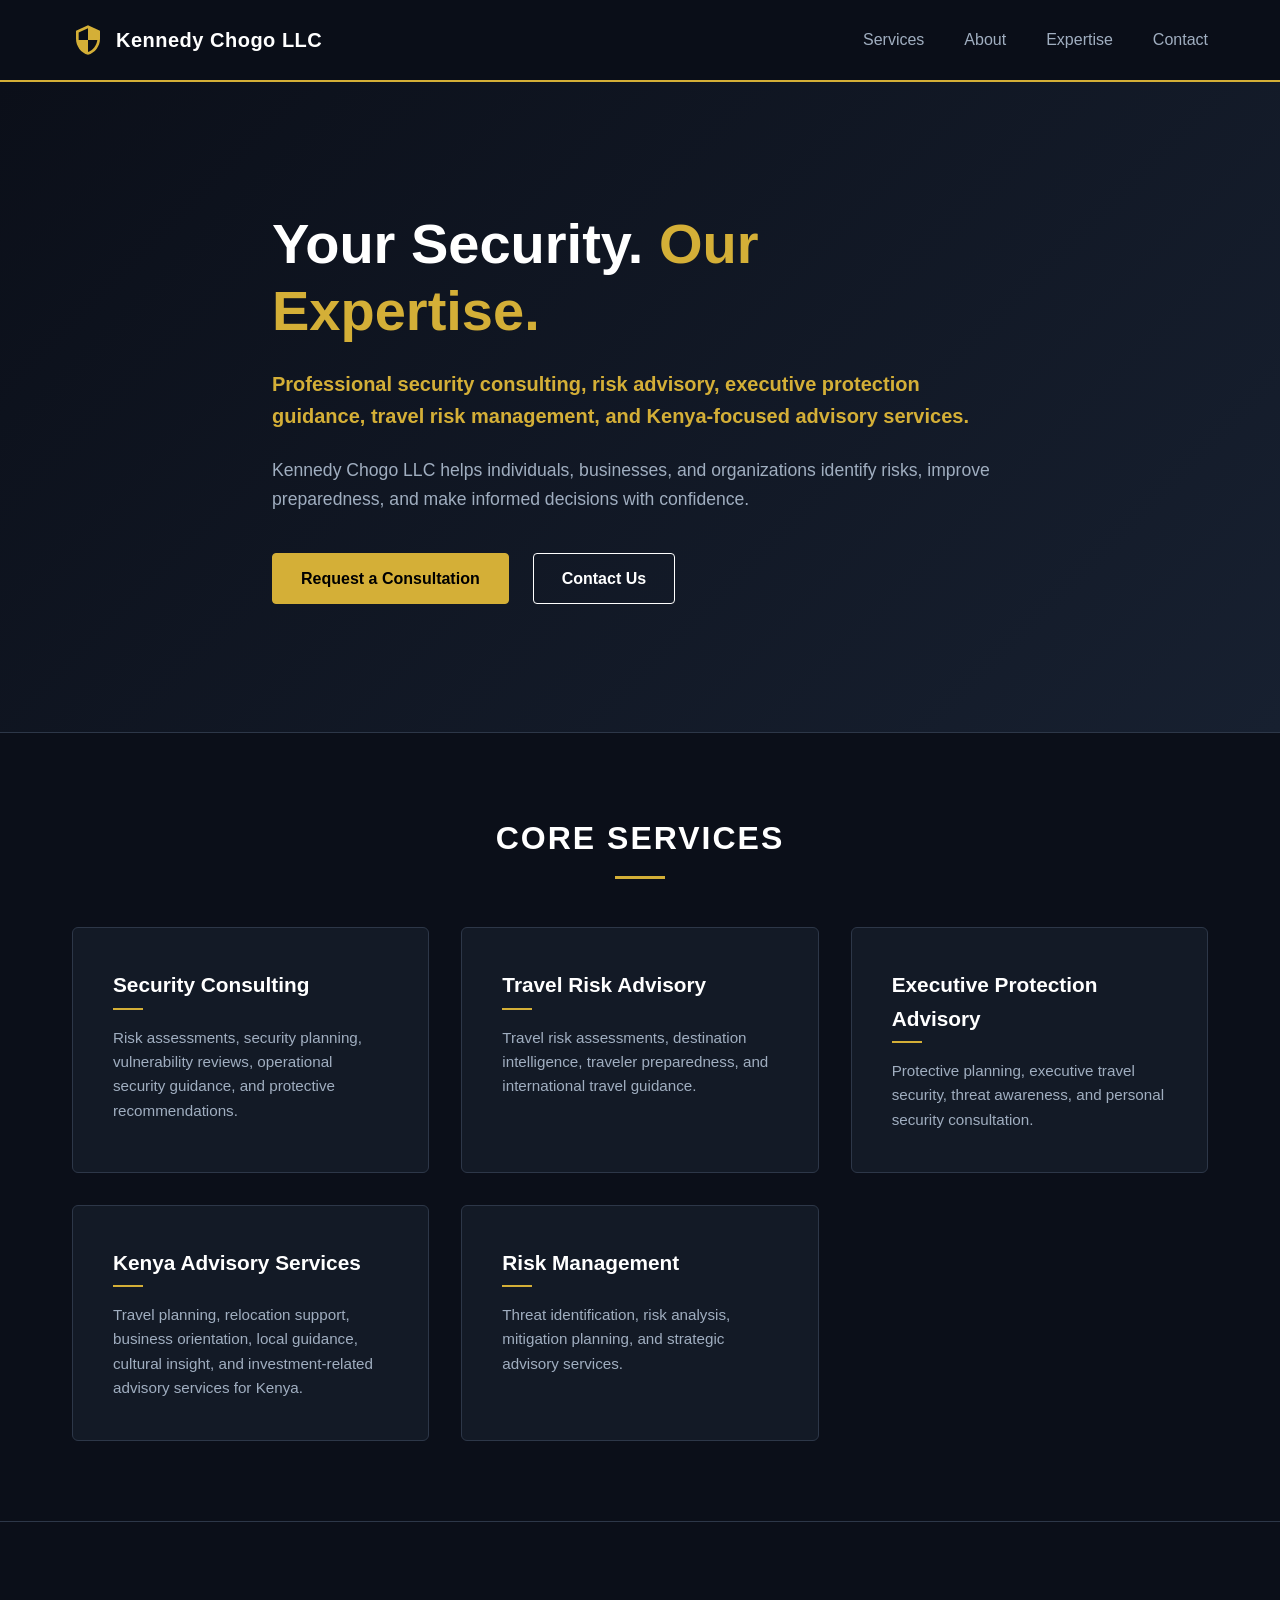
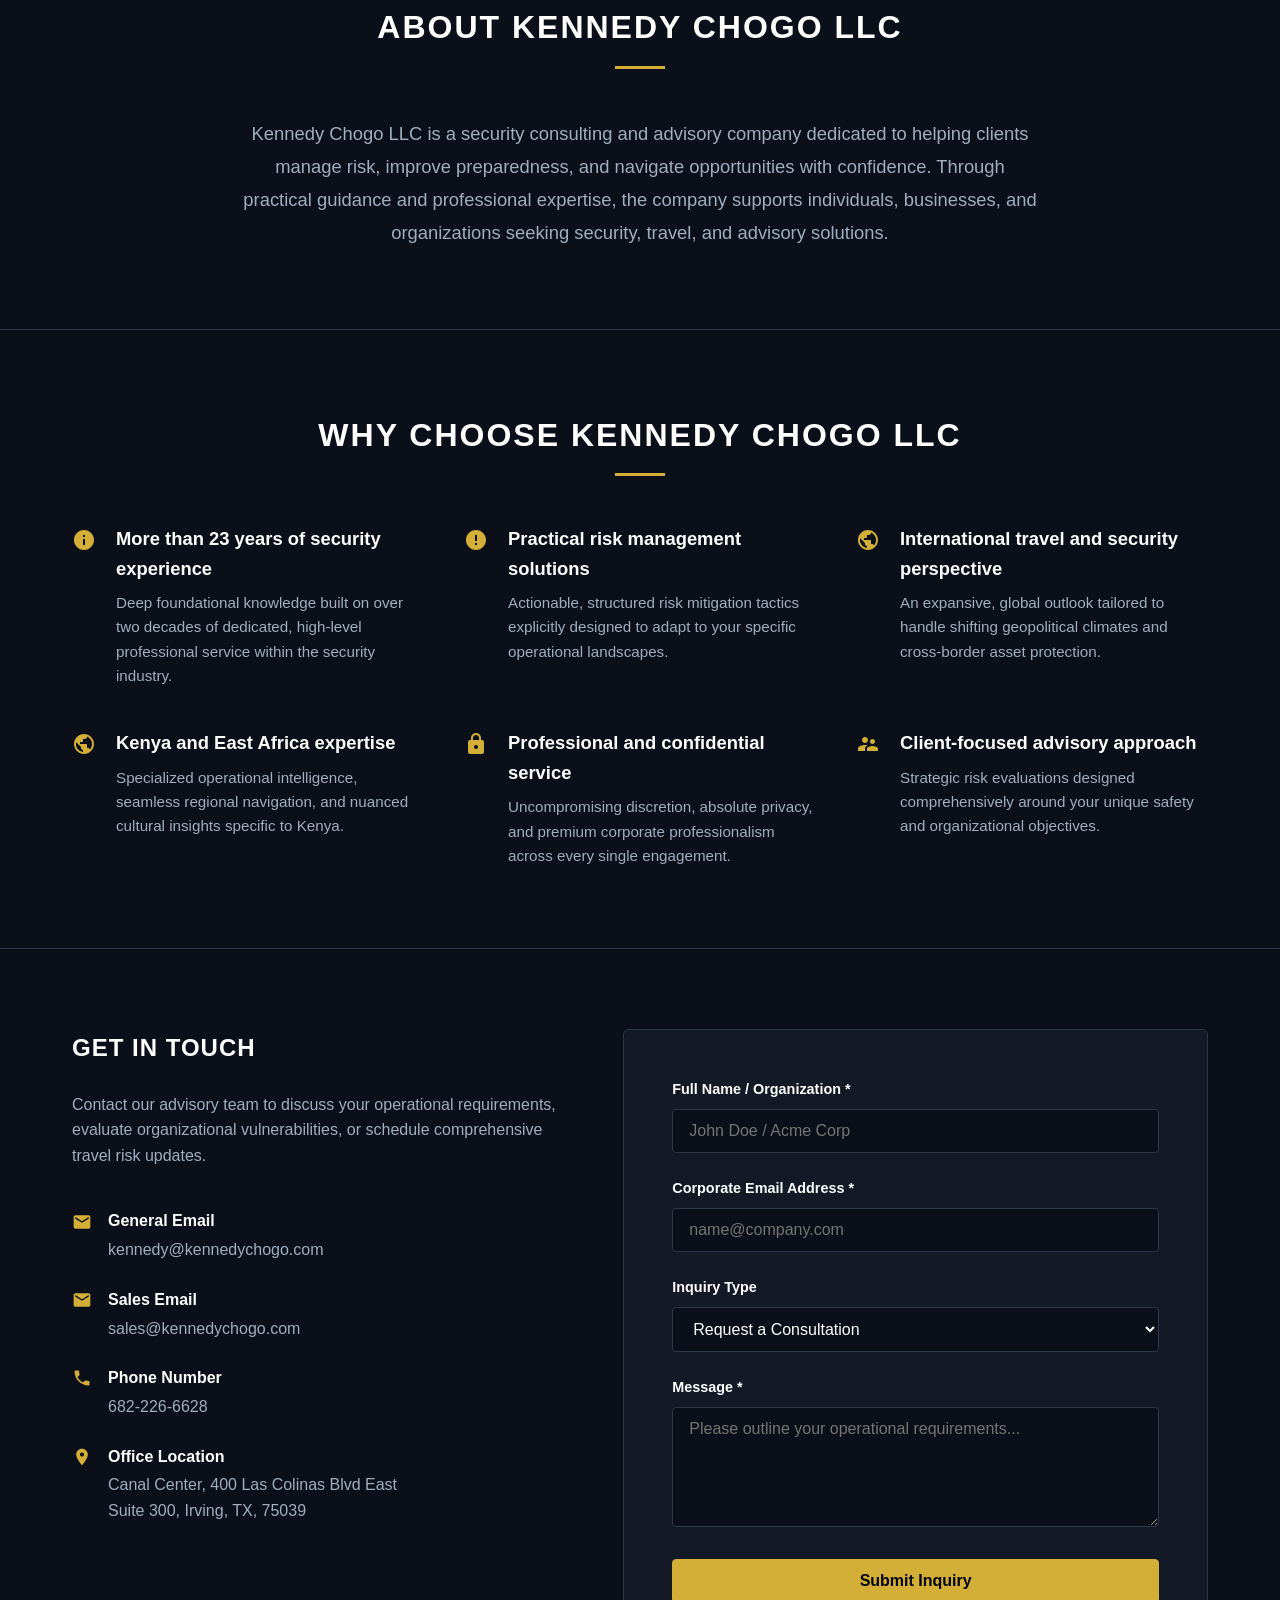
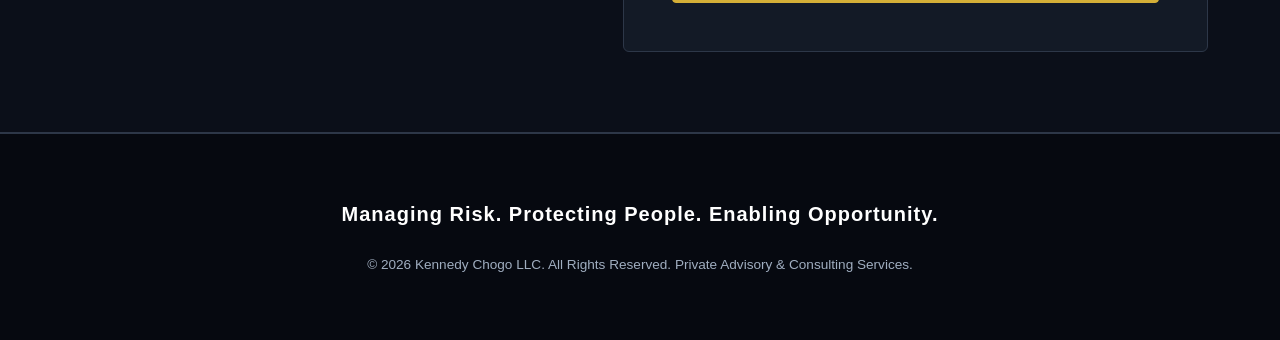
==== index.html @ afb53d0a "Add files via upload" ====
<!DOCTYPE html>
<html lang="en">
<head>
    <meta charset="UTF-8">
    <meta name="viewport" content="width=device-width, initial-scale=1.0">
    <title>Kennedy Chogo LLC | Professional Security Consulting & Risk Advisory</title>
    <style>
        /* --- Reset & Core Variables --- */
        * {
            margin: 0;
            padding: 0;
            box-sizing: border-box;
            font-family: 'Segoe UI', Tahoma, Geneva, Verdana, sans-serif;
        }

        :root {
            --bg-dark: #0b0f19;
            --bg-card: #131a26;
            --accent-gold: #d4af37;
            --accent-gold-hover: #bda031;
            --text-main: #ffffff;
            --text-muted: #a0aec0;
            --border-color: #2d3748;
            --max-width: 1200px;
        }

        body {
            background-color: var(--bg-dark);
            color: var(--text-main);
            line-height: 1.6;
            overflow-x: hidden;
        }

        /* --- Reusable Components --- */
        .container {
            width: 100%;
            max-width: var(--max-width);
            margin: 0 auto;
            padding: 0 2rem;
        }

        section {
            padding: 5rem 0;
            border-bottom: 1px solid var(--border-color);
        }

        .section-title {
            font-size: 2rem;
            text-transform: uppercase;
            letter-spacing: 2px;
            text-align: center;
            margin-bottom: 3rem;
            position: relative;
        }

        .section-title::after {
            content: '';
            display: block;
            width: 50px;
            height: 3px;
            background-color: var(--accent-gold);
            margin: 0.75rem auto 0;
        }

        /* --- Buttons --- */
        .btn {
            display: inline-block;
            padding: 0.75rem 1.75rem;
            font-size: 1rem;
            font-weight: 600;
            text-decoration: none;
            border-radius: 4px;
            transition: all 0.3s ease;
            cursor: pointer;
            text-align: center;
        }

        .btn-gold {
            background-color: var(--accent-gold);
            color: #000000;
            border: 1px solid var(--accent-gold);
        }

        .btn-gold:hover {
            background-color: var(--accent-gold-hover);
            border-color: var(--accent-gold-hover);
        }

        .btn-outline {
            background-color: transparent;
            color: var(--text-main);
            border: 1px solid var(--text-main);
        }

        .btn-outline:hover {
            background-color: var(--text-main);
            color: #000000;
        }

        /* --- Navigation Bar --- */
        header {
            position: sticky;
            top: 0;
            z-index: 1000;
            background-color: rgba(11, 15, 25, 0.95);
            backdrop-filter: blur(10px);
            border-bottom: 2px solid var(--accent-gold);
        }

        .nav-container {
            display: flex;
            justify-content: space-between;
            align-items: center;
            height: 80px;
        }

        .logo {
            display: flex;
            align-items: center;
            gap: 0.75rem;
            text-decoration: none;
            color: var(--text-main);
            font-weight: 700;
            font-size: 1.25rem;
            letter-spacing: 0.5px;
        }

        .logo svg {
            fill: var(--accent-gold);
            width: 32px;
            height: 32px;
        }

        nav {
            display: flex;
            align-items: center;
            gap: 2.5rem;
        }

        nav a {
            color: var(--text-muted);
            text-decoration: none;
            font-size: 1rem;
            transition: color 0.3s ease;
        }

        nav a:hover {
            color: var(--text-main);
        }

        /* --- Hero Section --- */
        .hero {
            padding: 8rem 0;
            background: linear-gradient(135deg, #0b0f19 0%, #172030 100%);
        }

        .hero-content {
            max-width: 800px;
        }

        .hero h1 {
            font-size: 3.5rem;
            line-height: 1.2;
            margin-bottom: 1.5rem;
            font-weight: 800;
        }

        .hero h1 span {
            color: var(--accent-gold);
        }

        .hero .subheadline {
            font-size: 1.25rem;
            color: var(--accent-gold);
            font-weight: 600;
            margin-bottom: 1.5rem;
        }

        .hero .supporting-text {
            font-size: 1.1rem;
            color: var(--text-muted);
            margin-bottom: 2.5rem;
        }

        .hero-buttons {
            display: flex;
            gap: 1.5rem;
        }

        /* --- Services Grid --- */
        .services-grid {
            display: grid;
            grid-template-columns: repeat(auto-fit, minmax(300px, 1fr));
            gap: 2rem;
        }

        .service-card {
            background-color: var(--bg-card);
            padding: 2.5rem;
            border-radius: 6px;
            border: 1px solid var(--border-color);
            transition: transform 0.3s ease, border-color 0.3s ease;
        }

        .service-card:hover {
            transform: translateY(-5px);
            border-color: var(--accent-gold);
        }

        .service-card h3 {
            font-size: 1.3rem;
            color: var(--text-main);
            margin-bottom: 1rem;
            position: relative;
            padding-bottom: 0.5rem;
        }

        .service-card h3::after {
            content: '';
            position: absolute;
            bottom: 0;
            left: 0;
            width: 30px;
            height: 2px;
            background-color: var(--accent-gold);
        }

        .service-card p {
            color: var(--text-muted);
            font-size: 0.95rem;
            margin-top: 1rem;
        }

        /* --- About Section --- */
        .about-content {
            max-width: 800px;
            margin: 0 auto;
            text-align: center;
            font-size: 1.15rem;
            color: var(--text-muted);
            line-height: 1.8;
        }

        /* --- Value Proposition (Why Choose Us) --- */
        .values-grid {
            display: grid;
            grid-template-columns: repeat(auto-fit, minmax(350px, 1fr));
            gap: 2.5rem;
        }

        .value-item {
            display: flex;
            gap: 1.25rem;
        }

        .value-icon {
            flex-shrink: 0;
            width: 24px;
            height: 24px;
            fill: var(--accent-gold);
            margin-top: 0.25rem;
        }

        .value-text h3 {
            font-size: 1.15rem;
            margin-bottom: 0.5rem;
            color: var(--text-main);
        }

        .value-text p {
            color: var(--text-muted);
            font-size: 0.95rem;
        }

        /* --- Contact & Intake Form Section --- */
        .contact-layout {
            display: grid;
            grid-template-columns: 1fr 1.2fr;
            gap: 4rem;
            align-items: start;
        }

        .contact-info h3 {
            font-size: 1.5rem;
            margin-bottom: 1rem;
        }

        .contact-info p {
            color: var(--text-muted);
            margin-bottom: 2.5rem;
        }

        .info-details {
            display: flex;
            flex-content: column;
            gap: 1.5rem;
            flex-direction: column;
        }

        .info-block {
            display: flex;
            gap: 1rem;
            align-items: flex-start;
        }

        .info-block svg {
            width: 20px;
            height: 20px;
            fill: var(--accent-gold);
            margin-top: 0.2rem;
            flex-shrink: 0;
        }

        .info-label {
            font-weight: 600;
            color: var(--text-main);
            margin-bottom: 0.2rem;
        }

        .info-value {
            color: var(--text-muted);
        }

        .info-value a {
            color: var(--text-muted);
            text-decoration: none;
            transition: color 0.3s ease;
        }

        .info-value a:hover {
            color: var(--accent-gold);
        }

        /* Form Styling */
        .contact-form {
            background-color: var(--bg-card);
            padding: 3rem;
            border-radius: 6px;
            border: 1px solid var(--border-color);
        }

        .form-group {
            margin-bottom: 1.5rem;
        }

        .form-group label {
            display: block;
            margin-bottom: 0.5rem;
            font-size: 0.9rem;
            font-weight: 600;
            color: var(--text-main);
        }

        .form-group input,
        .form-group select,
        .form-group textarea {
            width: 100%;
            padding: 0.75rem 1rem;
            background-color: var(--bg-dark);
            border: 1px solid var(--border-color);
            color: var(--text-main);
            border-radius: 4px;
            font-size: 1rem;
            transition: border-color 0.3s ease;
        }

        .form-group input:focus,
        .form-group select:focus,
        .form-group textarea:focus {
            outline: none;
            border-color: var(--accent-gold);
        }

        .form-group textarea {
            resize: vertical;
            min-height: 120px;
        }

        /* --- Footer --- */
        footer {
            background-color: #060910;
            padding: 4rem 0;
            text-align: center;
            border-top: 1px solid var(--border-color);
        }

        .footer-tagline {
            font-size: 1.25rem;
            font-weight: 700;
            letter-spacing: 1px;
            color: var(--text-main);
            margin-bottom: 1.5rem;
        }

        .footer-copyright {
            color: var(--text-muted);
            font-size: 0.85rem;
        }

        /* --- Responsive Design --- */
        @media (max-width: 968px) {
            .contact-layout {
                grid-template-columns: 1fr;
                gap: 3rem;
            }
            
            nav {
                display: none; /* Simplification for code single page desktop/mobile viewport fallback */
            }

            .hero h1 {
                font-size: 2.5rem;
            }
        }

        @media (max-width: 480px) {
            .hero-buttons {
                flex-direction: column;
                gap: 1rem;
            }
        }
    </style>
</head>
<body>

    <!-- Navigation Bar -->
    <header>
        <div class="container nav-container">
            <a href="#" class="logo">
                <!-- Premium Shield Security Icon SVG -->
                <svg viewBox="0 0 24 24">
                    <path d="M12 1L3 5v6c0 5.55 3.84 10.74 9 12 5.16-1.26 9-6.45 9-12V5l-9-4zm0 10.99h7c-.53 4.12-3.28 7.79-7 8.94V12H5V6.3l7-3.11v8.8z"/>
                </svg>
                Kennedy Chogo LLC
            </a>
            <nav>
                <a href="#services">Services</a>
                <a href="#about">About</a>
                <a href="#expertise">Expertise</a>
                <a href="#contact">Contact</a>
            </nav>
        </div>
    </header>

    <!-- Hero Section -->
    <section class="hero">
        <div class="container hero-content">
            <h1>Your Security. <span>Our Expertise.</span></h1>
            <p class="subheadline">Professional security consulting, risk advisory, executive protection guidance, travel risk management, and Kenya-focused advisory services.</p>
            <p class="supporting-text">Kennedy Chogo LLC helps individuals, businesses, and organizations identify risks, improve preparedness, and make informed decisions with confidence.</p>
            <div class="hero-buttons">
                <a href="#contact" class="btn btn-gold">Request a Consultation</a>
                <a href="#contact" class="btn btn-outline">Contact Us</a>
            </div>
        </div>
    </section>

    <!-- Core Services Section -->
    <section id="services">
        <div class="container">
            <h2 class="section-title">Core Services</h2>
            <div class="services-grid">
                <div class="service-card">
                    <h3>Security Consulting</h3>
                    <p>Risk assessments, security planning, vulnerability reviews, operational security guidance, and protective recommendations.</p>
                </div>
                <div class="service-card">
                    <h3>Travel Risk Advisory</h3>
                    <p>Travel risk assessments, destination intelligence, traveler preparedness, and international travel guidance.</p>
                </div>
                <div class="service-card">
                    <h3>Executive Protection Advisory</h3>
                    <p>Protective planning, executive travel security, threat awareness, and personal security consultation.</p>
                </div>
                <div class="service-card">
                    <h3>Kenya Advisory Services</h3>
                    <p>Travel planning, relocation support, business orientation, local guidance, cultural insight, and investment-related advisory services for Kenya.</p>
                </div>
                <div class="service-card">
                    <h3>Risk Management</h3>
                    <p>Threat identification, risk analysis, mitigation planning, and strategic advisory services.</p>
                </div>
            </div>
        </div>
    </section>

    <!-- About Section -->
    <section id="about">
        <div class="container">
            <h2 class="section-title">About Kennedy Chogo LLC</h2>
            <div class="about-content">
                <p>Kennedy Chogo LLC is a security consulting and advisory company dedicated to helping clients manage risk, improve preparedness, and navigate opportunities with confidence. Through practical guidance and professional expertise, the company supports individuals, businesses, and organizations seeking security, travel, and advisory solutions.</p>
            </div>
        </div>
    </section>

    <!-- Value Proposition Section -->
    <section id="expertise">
        <div class="container">
            <h2 class="section-title">Why Choose Kennedy Chogo LLC</h2>
            <div class="values-grid">
                <!-- Item 1 -->
                <div class="value-item">
                    <svg class="value-icon" viewBox="0 0 24 24"><path d="M12 2C6.48 2 2 6.48 2 12s4.48 10 10 10 10-4.48 10-10S17.52 2 12 2zm1 15h-2v-6h2v6zm0-8h-2V7h2v2z"/></svg>
                    <div class="value-text">
                        <h3>More than 23 years of security experience</h3>
                        <p>Deep foundational knowledge built on over two decades of dedicated, high-level professional service within the security industry.</p>
                    </div>
                </div>
                <!-- Item 2 -->
                <div class="value-item">
                    <svg class="value-icon" viewBox="0 0 24 24"><path d="M12 2C6.48 2 2 6.48 2 12s4.48 10 10 10 10-4.48 10-10S17.52 2 12 2zm1 15h-2v-2h2v2zm0-4h-2V7h2v6z"/></svg>
                    <div class="value-text">
                        <h3>Practical risk management solutions</h3>
                        <p>Actionable, structured risk mitigation tactics explicitly designed to adapt to your specific operational landscapes.</p>
                    </div>
                </div>
                <!-- Item 3 -->
                <div class="value-item">
                    <svg class="value-icon" viewBox="0 0 24 24"><path d="M12 2C6.48 2 2 6.48 2 12s4.48 10 10 10 10-4.48 10-10S17.52 2 12 2zm-1 17.93c-3.95-.49-7-3.85-7-7.93 0-.62.08-1.21.21-1.79L9 15v1c0 1.1.9 2 2 2v1.93zm6.9-2.53c-.26-.81-1-1.4-1.9-1.4h-1v-3c0-.55-.45-1-1-1h-6v-2h2c.55 0 1-.45 1-1V7h2c1.1 0 2-.9 2-2v-.41c2.93 1.19 5 4.06 5 7.41 0 2.08-.8 3.97-2.1 5.39z"/></svg>
                    <div class="value-text">
                        <h3>International travel and security perspective</h3>
                        <p>An expansive, global outlook tailored to handle shifting geopolitical climates and cross-border asset protection.</p>
                    </div>
                </div>
                <!-- Item 4 -->
                <div class="value-item">
                    <svg class="value-icon" viewBox="0 0 24 24"><path d="M12 2C6.48 2 2 6.48 2 12s4.48 10 10 10 10-4.48 10-10S17.52 2 12 2zm-1 17.93c-3.95-.49-7-3.85-7-7.93 0-.62.08-1.21.21-1.79L9 15v1c0 1.1.9 2 2 2v1.93zm6.9-2.53c-.26-.81-1-1.4-1.9-1.4h-1v-3c0-.55-.45-1-1-1h-6v-2h2c.55 0 1-.45 1-1V7h2c1.1 0 2-.9 2-2v-.41c2.93 1.19 5 4.06 5 7.41 0 2.08-.8 3.97-2.1 5.39z"/></svg>
                    <div class="value-text">
                        <h3>Kenya and East Africa expertise</h3>
                        <p>Specialized operational intelligence, seamless regional navigation, and nuanced cultural insights specific to Kenya.</p>
                    </div>
                </div>
                <!-- Item 5 -->
                <div class="value-item">
                    <svg class="value-icon" viewBox="0 0 24 24"><path d="M18 8h-1V6c0-2.76-2.24-5-5-5S7 3.24 7 6v2H6c-1.1 0-2 .9-2 2v10c0 1.1.9 2 2 2h12c1.1 0 2-.9 2-2V10c0-1.1-.9-2-2-2zm-6 9c-1.1 0-2-.9-2-2s.9-2 2-2 2 .9 2 2-.9 2-2 2zm3.1-9H8.9V6c0-1.71 1.39-3.1 3.1-3.1 1.71 0 3.1 1.39 3.1 3.1v2z"/></svg>
                    <div class="value-text">
                        <h3>Professional and confidential service</h3>
                        <p>Uncompromising discretion, absolute privacy, and premium corporate professionalism across every single engagement.</p>
                    </div>
                </div>
                <!-- Item 6 -->
                <div class="value-item">
                    <svg class="value-icon" viewBox="0 0 24 24"><path d="M16.5 12c1.38 0 2.49-1.12 2.49-2.5S17.88 7 16.5 7C15.12 7 14 8.12 14 9.5s1.12 2.5 2.5 2.5zM9 11c1.66 0 2.99-1.34 2.99-3S10.66 5 9 5 6 6.34 6 8s1.34 3 3 3zm7.5 3c-1.83 0-5.5.92-5.5 2.75V19h11v-2.25c0-1.83-3.67-2.75-5.5-2.75zM9 13c-2.33 0-7 1.17-7 3.5V19h7v-2.25c0-.85.33-2.34 2.37-3.47C10.5 13.1 9.74 13 9 13z"/></svg>
                    <div class="value-text">
                        <h3>Client-focused advisory approach</h3>
                        <p>Strategic risk evaluations designed comprehensively around your unique safety and organizational objectives.</p>
                    </div>
                </div>
            </div>
        </div>
    </section>

    <!-- Contact Section -->
    <section id="contact">
        <div class="container contact-layout">
            
            <div class="contact-info">
                <h2 style="margin-bottom: 1.5rem; text-transform: uppercase; letter-spacing: 1px;">Get In Touch</h2>
                <p>Contact our advisory team to discuss your operational requirements, evaluate organizational vulnerabilities, or schedule comprehensive travel risk updates.</p>
                
                <div class="info-details">
                    <div class="info-block">
                        <!-- Envelope Icon -->
                        <svg viewBox="0 0 24 24"><path d="M20 4H4c-1.1 0-1.99.9-1.99 2L2 18c0 1.1.9 2 2 2h16c1.1 0 2-.9 2-2V6c0-1.1-.9-2-2-2zm0 4l-8 5-8-5V6l8 5 8-5v2z"/></svg>
                        <div>
                            <div class="info-label">General Email</div>
                            <div class="info-value"><a href="mailto:kennedy@kennedychogo.com">kennedy@kennedychogo.com</a></div>
                        </div>
                    </div>
                    <div class="info-block">
                        <!-- Envelope Icon -->
                        <svg viewBox="0 0 24 24"><path d="M20 4H4c-1.1 0-1.99.9-1.99 2L2 18c0 1.1.9 2 2 2h16c1.1 0 2-.9 2-2V6c0-1.1-.9-2-2-2zm0 4l-8 5-8-5V6l8 5 8-5v2z"/></svg>
                        <div>
                            <div class="info-label">Sales Email</div>
                            <div class="info-value"><a href="mailto:sales@kennedychogo.com">sales@kennedychogo.com</a></div>
                        </div>
                    </div>
                    <div class="info-block">
                        <!-- Phone Icon -->
                        <svg viewBox="0 0 24 24"><path d="M6.62 10.79c1.44 2.83 3.76 5.14 6.59 6.59l2.2-2.2c.27-.27.67-.36 1.02-.24 1.12.37 2.33.57 3.57.57.55 0 1 .45 1 1V20c0 .55-.45 1-1 1-9.39 0-17-7.61-17-17 0-.55.45-1 1-1h3.5c.55 0 1 .45 1 1 0 1.25.2 2.45.57 3.57.11.35.03.74-.25 1.02l-2.2 2.2z"/></svg>
                        <div>
                            <div class="info-label">Phone Number</div>
                            <div class="info-value">682-226-6628</div>
                        </div>
                    </div>
                    <div class="info-block">
                        <!-- Map Marker Icon -->
                        <svg viewBox="0 0 24 24"><path d="M12 2C8.13 2 5 5.13 5 9c0 5.25 7 13 7 13s7-7.75 7-13c0-3.87-3.13-7-7-7zm0 9.5c-1.38 0-2.5-1.12-2.5-2.5s1.12-2.5 2.5-2.5 2.5 1.12 2.5 2.5-1.12 2.5-2.5 2.5z"/></svg>
                        <div>
                            <div class="info-label">Office Location</div>
                            <div class="info-value">Canal Center, 400 Las Colinas Blvd East<br>Suite 300, Irving, TX, 75039</div>
                        </div>
                    </div>
                </div>
            </div>

            <!-- Intake Form -->
            <form class="contact-form" action="#" method="POST">
                <div class="form-group">
                    <label for="name">Full Name / Organization *</label>
                    <input type="text" id="name" name="name" required placeholder="John Doe / Acme Corp">
                </div>
                <div class="form-group">
                    <label for="email">Corporate Email Address *</label>
                    <input type="email" id="email" name="email" required placeholder="name@company.com">
                </div>
                <div class="form-group">
                    <label for="inquiry">Inquiry Type</label>
                    <select id="inquiry" name="inquiry">
                        <option value="consultation">Request a Consultation</option>
                        <option value="security">Security Consulting</option>
                        <option value="travel">Travel Risk Advisory / Kenya Services</option>
                        <option value="general">General Advisory Inquiry</option>
                    </select>
                </div>
                <div class="form-group">
                    <label for="message">Message *</label>
                    <textarea id="message" name="message" required placeholder="Please outline your operational requirements..."></textarea>
                </div>
                <button type="submit" class="btn btn-gold" style="width: 100%;">Submit Inquiry</button>
            </form>

        </div>
    </section>

    <!-- Footer -->
    <footer>
        <div class="container">
            <div class="footer-tagline">Managing Risk. Protecting People. Enabling Opportunity.</div>
            <div class="footer-copyright">© 2026 Kennedy Chogo LLC. All Rights Reserved. Private Advisory & Consulting Services.</div>
        </div>
    </footer>

</body>
</html>
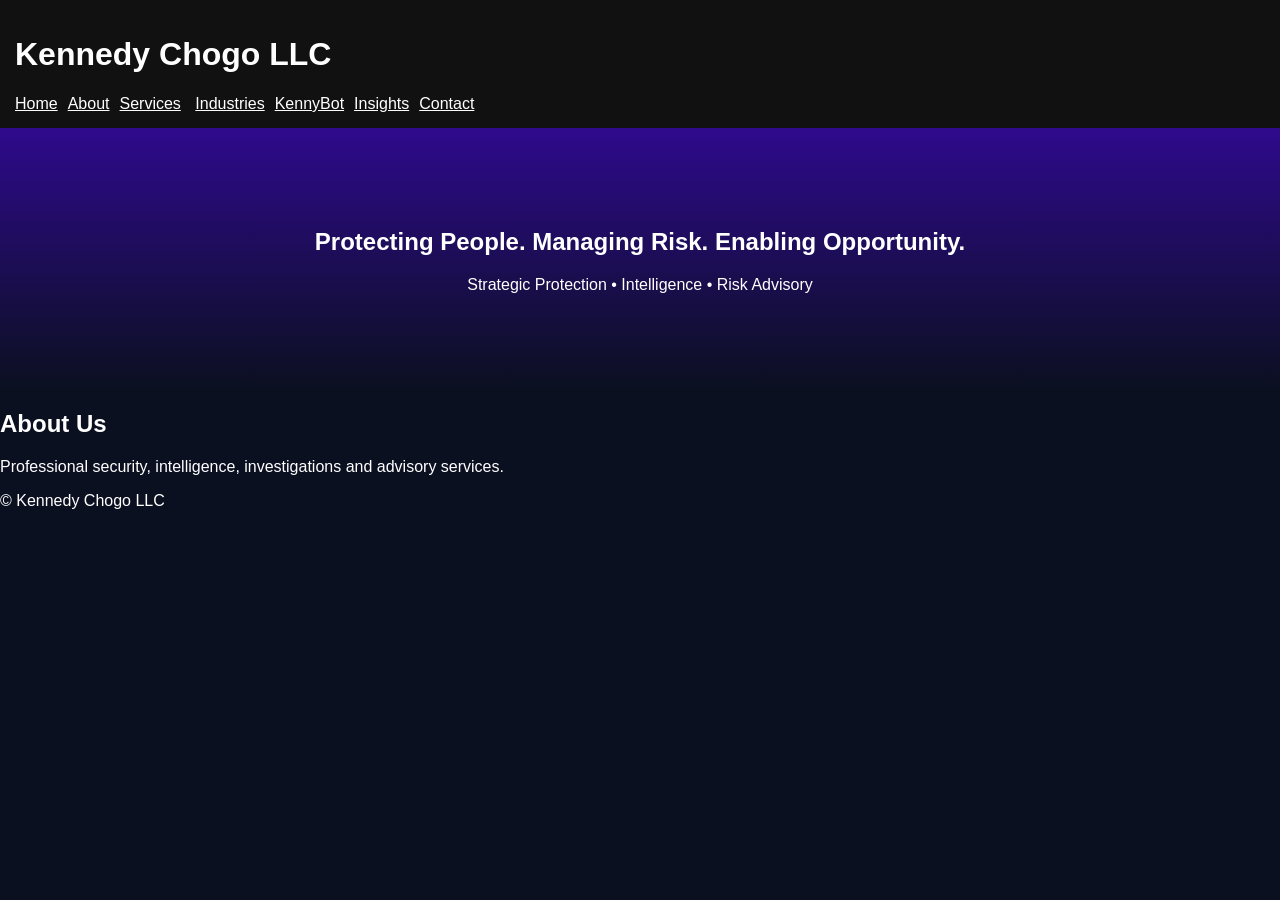
==== commit c81d8272: "Add files via upload" ====
--- a/index.html
+++ b/index.html
@@ -1,636 +1,11 @@
-<!DOCTYPE html>
-<html lang="en">
-<head>
-    <meta charset="UTF-8">
-    <meta name="viewport" content="width=device-width, initial-scale=1.0">
-    <title>Kennedy Chogo LLC | Professional Security Consulting & Risk Advisory</title>
-    <style>
-        /* --- Reset & Core Variables --- */
-        * {
-            margin: 0;
-            padding: 0;
-            box-sizing: border-box;
-            font-family: 'Segoe UI', Tahoma, Geneva, Verdana, sans-serif;
-        }
-
-        :root {
-            --bg-dark: #0b0f19;
-            --bg-card: #131a26;
-            --accent-gold: #d4af37;
-            --accent-gold-hover: #bda031;
-            --text-main: #ffffff;
-            --text-muted: #a0aec0;
-            --border-color: #2d3748;
-            --max-width: 1200px;
-        }
-
-        body {
-            background-color: var(--bg-dark);
-            color: var(--text-main);
-            line-height: 1.6;
-            overflow-x: hidden;
-        }
-
-        /* --- Reusable Components --- */
-        .container {
-            width: 100%;
-            max-width: var(--max-width);
-            margin: 0 auto;
-            padding: 0 2rem;
-        }
-
-        section {
-            padding: 5rem 0;
-            border-bottom: 1px solid var(--border-color);
-        }
-
-        .section-title {
-            font-size: 2rem;
-            text-transform: uppercase;
-            letter-spacing: 2px;
-            text-align: center;
-            margin-bottom: 3rem;
-            position: relative;
-        }
-
-        .section-title::after {
-            content: '';
-            display: block;
-            width: 50px;
-            height: 3px;
-            background-color: var(--accent-gold);
-            margin: 0.75rem auto 0;
-        }
-
-        /* --- Buttons --- */
-        .btn {
-            display: inline-block;
-            padding: 0.75rem 1.75rem;
-            font-size: 1rem;
-            font-weight: 600;
-            text-decoration: none;
-            border-radius: 4px;
-            transition: all 0.3s ease;
-            cursor: pointer;
-            text-align: center;
-        }
-
-        .btn-gold {
-            background-color: var(--accent-gold);
-            color: #000000;
-            border: 1px solid var(--accent-gold);
-        }
-
-        .btn-gold:hover {
-            background-color: var(--accent-gold-hover);
-            border-color: var(--accent-gold-hover);
-        }
-
-        .btn-outline {
-            background-color: transparent;
-            color: var(--text-main);
-            border: 1px solid var(--text-main);
-        }
-
-        .btn-outline:hover {
-            background-color: var(--text-main);
-            color: #000000;
-        }
-
-        /* --- Navigation Bar --- */
-        header {
-            position: sticky;
-            top: 0;
-            z-index: 1000;
-            background-color: rgba(11, 15, 25, 0.95);
-            backdrop-filter: blur(10px);
-            border-bottom: 2px solid var(--accent-gold);
-        }
-
-        .nav-container {
-            display: flex;
-            justify-content: space-between;
-            align-items: center;
-            height: 80px;
-        }
-
-        .logo {
-            display: flex;
-            align-items: center;
-            gap: 0.75rem;
-            text-decoration: none;
-            color: var(--text-main);
-            font-weight: 700;
-            font-size: 1.25rem;
-            letter-spacing: 0.5px;
-        }
-
-        .logo svg {
-            fill: var(--accent-gold);
-            width: 32px;
-            height: 32px;
-        }
-
-        nav {
-            display: flex;
-            align-items: center;
-            gap: 2.5rem;
-        }
-
-        nav a {
-            color: var(--text-muted);
-            text-decoration: none;
-            font-size: 1rem;
-            transition: color 0.3s ease;
-        }
-
-        nav a:hover {
-            color: var(--text-main);
-        }
-
-        /* --- Hero Section --- */
-        .hero {
-            padding: 8rem 0;
-            background: linear-gradient(135deg, #0b0f19 0%, #172030 100%);
-        }
-
-        .hero-content {
-            max-width: 800px;
-        }
-
-        .hero h1 {
-            font-size: 3.5rem;
-            line-height: 1.2;
-            margin-bottom: 1.5rem;
-            font-weight: 800;
-        }
-
-        .hero h1 span {
-            color: var(--accent-gold);
-        }
-
-        .hero .subheadline {
-            font-size: 1.25rem;
-            color: var(--accent-gold);
-            font-weight: 600;
-            margin-bottom: 1.5rem;
-        }
-
-        .hero .supporting-text {
-            font-size: 1.1rem;
-            color: var(--text-muted);
-            margin-bottom: 2.5rem;
-        }
-
-        .hero-buttons {
-            display: flex;
-            gap: 1.5rem;
-        }
-
-        /* --- Services Grid --- */
-        .services-grid {
-            display: grid;
-            grid-template-columns: repeat(auto-fit, minmax(300px, 1fr));
-            gap: 2rem;
-        }
-
-        .service-card {
-            background-color: var(--bg-card);
-            padding: 2.5rem;
-            border-radius: 6px;
-            border: 1px solid var(--border-color);
-            transition: transform 0.3s ease, border-color 0.3s ease;
-        }
-
-        .service-card:hover {
-            transform: translateY(-5px);
-            border-color: var(--accent-gold);
-        }
-
-        .service-card h3 {
-            font-size: 1.3rem;
-            color: var(--text-main);
-            margin-bottom: 1rem;
-            position: relative;
-            padding-bottom: 0.5rem;
-        }
-
-        .service-card h3::after {
-            content: '';
-            position: absolute;
-            bottom: 0;
-            left: 0;
-            width: 30px;
-            height: 2px;
-            background-color: var(--accent-gold);
-        }
-
-        .service-card p {
-            color: var(--text-muted);
-            font-size: 0.95rem;
-            margin-top: 1rem;
-        }
-
-        /* --- About Section --- */
-        .about-content {
-            max-width: 800px;
-            margin: 0 auto;
-            text-align: center;
-            font-size: 1.15rem;
-            color: var(--text-muted);
-            line-height: 1.8;
-        }
-
-        /* --- Value Proposition (Why Choose Us) --- */
-        .values-grid {
-            display: grid;
-            grid-template-columns: repeat(auto-fit, minmax(350px, 1fr));
-            gap: 2.5rem;
-        }
-
-        .value-item {
-            display: flex;
-            gap: 1.25rem;
-        }
-
-        .value-icon {
-            flex-shrink: 0;
-            width: 24px;
-            height: 24px;
-            fill: var(--accent-gold);
-            margin-top: 0.25rem;
-        }
-
-        .value-text h3 {
-            font-size: 1.15rem;
-            margin-bottom: 0.5rem;
-            color: var(--text-main);
-        }
-
-        .value-text p {
-            color: var(--text-muted);
-            font-size: 0.95rem;
-        }
-
-        /* --- Contact & Intake Form Section --- */
-        .contact-layout {
-            display: grid;
-            grid-template-columns: 1fr 1.2fr;
-            gap: 4rem;
-            align-items: start;
-        }
-
-        .contact-info h3 {
-            font-size: 1.5rem;
-            margin-bottom: 1rem;
-        }
-
-        .contact-info p {
-            color: var(--text-muted);
-            margin-bottom: 2.5rem;
-        }
-
-        .info-details {
-            display: flex;
-            flex-content: column;
-            gap: 1.5rem;
-            flex-direction: column;
-        }
-
-        .info-block {
-            display: flex;
-            gap: 1rem;
-            align-items: flex-start;
-        }
-
-        .info-block svg {
-            width: 20px;
-            height: 20px;
-            fill: var(--accent-gold);
-            margin-top: 0.2rem;
-            flex-shrink: 0;
-        }
-
-        .info-label {
-            font-weight: 600;
-            color: var(--text-main);
-            margin-bottom: 0.2rem;
-        }
-
-        .info-value {
-            color: var(--text-muted);
-        }
-
-        .info-value a {
-            color: var(--text-muted);
-            text-decoration: none;
-            transition: color 0.3s ease;
-        }
-
-        .info-value a:hover {
-            color: var(--accent-gold);
-        }
-
-        /* Form Styling */
-        .contact-form {
-            background-color: var(--bg-card);
-            padding: 3rem;
-            border-radius: 6px;
-            border: 1px solid var(--border-color);
-        }
-
-        .form-group {
-            margin-bottom: 1.5rem;
-        }
-
-        .form-group label {
-            display: block;
-            margin-bottom: 0.5rem;
-            font-size: 0.9rem;
-            font-weight: 600;
-            color: var(--text-main);
-        }
-
-        .form-group input,
-        .form-group select,
-        .form-group textarea {
-            width: 100%;
-            padding: 0.75rem 1rem;
-            background-color: var(--bg-dark);
-            border: 1px solid var(--border-color);
-            color: var(--text-main);
-            border-radius: 4px;
-            font-size: 1rem;
-            transition: border-color 0.3s ease;
-        }
-
-        .form-group input:focus,
-        .form-group select:focus,
-        .form-group textarea:focus {
-            outline: none;
-            border-color: var(--accent-gold);
-        }
-
-        .form-group textarea {
-            resize: vertical;
-            min-height: 120px;
-        }
-
-        /* --- Footer --- */
-        footer {
-            background-color: #060910;
-            padding: 4rem 0;
-            text-align: center;
-            border-top: 1px solid var(--border-color);
-        }
-
-        .footer-tagline {
-            font-size: 1.25rem;
-            font-weight: 700;
-            letter-spacing: 1px;
-            color: var(--text-main);
-            margin-bottom: 1.5rem;
-        }
-
-        .footer-copyright {
-            color: var(--text-muted);
-            font-size: 0.85rem;
-        }
-
-        /* --- Responsive Design --- */
-        @media (max-width: 968px) {
-            .contact-layout {
-                grid-template-columns: 1fr;
-                gap: 3rem;
-            }
-            
-            nav {
-                display: none; /* Simplification for code single page desktop/mobile viewport fallback */
-            }
-
-            .hero h1 {
-                font-size: 2.5rem;
-            }
-        }
-
-        @media (max-width: 480px) {
-            .hero-buttons {
-                flex-direction: column;
-                gap: 1rem;
-            }
-        }
-    </style>
-</head>
-<body>
-
-    <!-- Navigation Bar -->
-    <header>
-        <div class="container nav-container">
-            <a href="#" class="logo">
-                <!-- Premium Shield Security Icon SVG -->
-                <svg viewBox="0 0 24 24">
-                    <path d="M12 1L3 5v6c0 5.55 3.84 10.74 9 12 5.16-1.26 9-6.45 9-12V5l-9-4zm0 10.99h7c-.53 4.12-3.28 7.79-7 8.94V12H5V6.3l7-3.11v8.8z"/>
-                </svg>
-                Kennedy Chogo LLC
-            </a>
-            <nav>
-                <a href="#services">Services</a>
-                <a href="#about">About</a>
-                <a href="#expertise">Expertise</a>
-                <a href="#contact">Contact</a>
-            </nav>
-        </div>
-    </header>
-
-    <!-- Hero Section -->
-    <section class="hero">
-        <div class="container hero-content">
-            <h1>Your Security. <span>Our Expertise.</span></h1>
-            <p class="subheadline">Professional security consulting, risk advisory, executive protection guidance, travel risk management, and Kenya-focused advisory services.</p>
-            <p class="supporting-text">Kennedy Chogo LLC helps individuals, businesses, and organizations identify risks, improve preparedness, and make informed decisions with confidence.</p>
-            <div class="hero-buttons">
-                <a href="#contact" class="btn btn-gold">Request a Consultation</a>
-                <a href="#contact" class="btn btn-outline">Contact Us</a>
-            </div>
-        </div>
-    </section>
-
-    <!-- Core Services Section -->
-    <section id="services">
-        <div class="container">
-            <h2 class="section-title">Core Services</h2>
-            <div class="services-grid">
-                <div class="service-card">
-                    <h3>Security Consulting</h3>
-                    <p>Risk assessments, security planning, vulnerability reviews, operational security guidance, and protective recommendations.</p>
-                </div>
-                <div class="service-card">
-                    <h3>Travel Risk Advisory</h3>
-                    <p>Travel risk assessments, destination intelligence, traveler preparedness, and international travel guidance.</p>
-                </div>
-                <div class="service-card">
-                    <h3>Executive Protection Advisory</h3>
-                    <p>Protective planning, executive travel security, threat awareness, and personal security consultation.</p>
-                </div>
-                <div class="service-card">
-                    <h3>Kenya Advisory Services</h3>
-                    <p>Travel planning, relocation support, business orientation, local guidance, cultural insight, and investment-related advisory services for Kenya.</p>
-                </div>
-                <div class="service-card">
-                    <h3>Risk Management</h3>
-                    <p>Threat identification, risk analysis, mitigation planning, and strategic advisory services.</p>
-                </div>
-            </div>
-        </div>
-    </section>
-
-    <!-- About Section -->
-    <section id="about">
-        <div class="container">
-            <h2 class="section-title">About Kennedy Chogo LLC</h2>
-            <div class="about-content">
-                <p>Kennedy Chogo LLC is a security consulting and advisory company dedicated to helping clients manage risk, improve preparedness, and navigate opportunities with confidence. Through practical guidance and professional expertise, the company supports individuals, businesses, and organizations seeking security, travel, and advisory solutions.</p>
-            </div>
-        </div>
-    </section>
-
-    <!-- Value Proposition Section -->
-    <section id="expertise">
-        <div class="container">
-            <h2 class="section-title">Why Choose Kennedy Chogo LLC</h2>
-            <div class="values-grid">
-                <!-- Item 1 -->
-                <div class="value-item">
-                    <svg class="value-icon" viewBox="0 0 24 24"><path d="M12 2C6.48 2 2 6.48 2 12s4.48 10 10 10 10-4.48 10-10S17.52 2 12 2zm1 15h-2v-6h2v6zm0-8h-2V7h2v2z"/></svg>
-                    <div class="value-text">
-                        <h3>More than 23 years of security experience</h3>
-                        <p>Deep foundational knowledge built on over two decades of dedicated, high-level professional service within the security industry.</p>
-                    </div>
-                </div>
-                <!-- Item 2 -->
-                <div class="value-item">
-                    <svg class="value-icon" viewBox="0 0 24 24"><path d="M12 2C6.48 2 2 6.48 2 12s4.48 10 10 10 10-4.48 10-10S17.52 2 12 2zm1 15h-2v-2h2v2zm0-4h-2V7h2v6z"/></svg>
-                    <div class="value-text">
-                        <h3>Practical risk management solutions</h3>
-                        <p>Actionable, structured risk mitigation tactics explicitly designed to adapt to your specific operational landscapes.</p>
-                    </div>
-                </div>
-                <!-- Item 3 -->
-                <div class="value-item">
-                    <svg class="value-icon" viewBox="0 0 24 24"><path d="M12 2C6.48 2 2 6.48 2 12s4.48 10 10 10 10-4.48 10-10S17.52 2 12 2zm-1 17.93c-3.95-.49-7-3.85-7-7.93 0-.62.08-1.21.21-1.79L9 15v1c0 1.1.9 2 2 2v1.93zm6.9-2.53c-.26-.81-1-1.4-1.9-1.4h-1v-3c0-.55-.45-1-1-1h-6v-2h2c.55 0 1-.45 1-1V7h2c1.1 0 2-.9 2-2v-.41c2.93 1.19 5 4.06 5 7.41 0 2.08-.8 3.97-2.1 5.39z"/></svg>
-                    <div class="value-text">
-                        <h3>International travel and security perspective</h3>
-                        <p>An expansive, global outlook tailored to handle shifting geopolitical climates and cross-border asset protection.</p>
-                    </div>
-                </div>
-                <!-- Item 4 -->
-                <div class="value-item">
-                    <svg class="value-icon" viewBox="0 0 24 24"><path d="M12 2C6.48 2 2 6.48 2 12s4.48 10 10 10 10-4.48 10-10S17.52 2 12 2zm-1 17.93c-3.95-.49-7-3.85-7-7.93 0-.62.08-1.21.21-1.79L9 15v1c0 1.1.9 2 2 2v1.93zm6.9-2.53c-.26-.81-1-1.4-1.9-1.4h-1v-3c0-.55-.45-1-1-1h-6v-2h2c.55 0 1-.45 1-1V7h2c1.1 0 2-.9 2-2v-.41c2.93 1.19 5 4.06 5 7.41 0 2.08-.8 3.97-2.1 5.39z"/></svg>
-                    <div class="value-text">
-                        <h3>Kenya and East Africa expertise</h3>
-                        <p>Specialized operational intelligence, seamless regional navigation, and nuanced cultural insights specific to Kenya.</p>
-                    </div>
-                </div>
-                <!-- Item 5 -->
-                <div class="value-item">
-                    <svg class="value-icon" viewBox="0 0 24 24"><path d="M18 8h-1V6c0-2.76-2.24-5-5-5S7 3.24 7 6v2H6c-1.1 0-2 .9-2 2v10c0 1.1.9 2 2 2h12c1.1 0 2-.9 2-2V10c0-1.1-.9-2-2-2zm-6 9c-1.1 0-2-.9-2-2s.9-2 2-2 2 .9 2 2-.9 2-2 2zm3.1-9H8.9V6c0-1.71 1.39-3.1 3.1-3.1 1.71 0 3.1 1.39 3.1 3.1v2z"/></svg>
-                    <div class="value-text">
-                        <h3>Professional and confidential service</h3>
-                        <p>Uncompromising discretion, absolute privacy, and premium corporate professionalism across every single engagement.</p>
-                    </div>
-                </div>
-                <!-- Item 6 -->
-                <div class="value-item">
-                    <svg class="value-icon" viewBox="0 0 24 24"><path d="M16.5 12c1.38 0 2.49-1.12 2.49-2.5S17.88 7 16.5 7C15.12 7 14 8.12 14 9.5s1.12 2.5 2.5 2.5zM9 11c1.66 0 2.99-1.34 2.99-3S10.66 5 9 5 6 6.34 6 8s1.34 3 3 3zm7.5 3c-1.83 0-5.5.92-5.5 2.75V19h11v-2.25c0-1.83-3.67-2.75-5.5-2.75zM9 13c-2.33 0-7 1.17-7 3.5V19h7v-2.25c0-.85.33-2.34 2.37-3.47C10.5 13.1 9.74 13 9 13z"/></svg>
-                    <div class="value-text">
-                        <h3>Client-focused advisory approach</h3>
-                        <p>Strategic risk evaluations designed comprehensively around your unique safety and organizational objectives.</p>
-                    </div>
-                </div>
-            </div>
-        </div>
-    </section>
-
-    <!-- Contact Section -->
-    <section id="contact">
-        <div class="container contact-layout">
-            
-            <div class="contact-info">
-                <h2 style="margin-bottom: 1.5rem; text-transform: uppercase; letter-spacing: 1px;">Get In Touch</h2>
-                <p>Contact our advisory team to discuss your operational requirements, evaluate organizational vulnerabilities, or schedule comprehensive travel risk updates.</p>
-                
-                <div class="info-details">
-                    <div class="info-block">
-                        <!-- Envelope Icon -->
-                        <svg viewBox="0 0 24 24"><path d="M20 4H4c-1.1 0-1.99.9-1.99 2L2 18c0 1.1.9 2 2 2h16c1.1 0 2-.9 2-2V6c0-1.1-.9-2-2-2zm0 4l-8 5-8-5V6l8 5 8-5v2z"/></svg>
-                        <div>
-                            <div class="info-label">General Email</div>
-                            <div class="info-value"><a href="mailto:kennedy@kennedychogo.com">kennedy@kennedychogo.com</a></div>
-                        </div>
-                    </div>
-                    <div class="info-block">
-                        <!-- Envelope Icon -->
-                        <svg viewBox="0 0 24 24"><path d="M20 4H4c-1.1 0-1.99.9-1.99 2L2 18c0 1.1.9 2 2 2h16c1.1 0 2-.9 2-2V6c0-1.1-.9-2-2-2zm0 4l-8 5-8-5V6l8 5 8-5v2z"/></svg>
-                        <div>
-                            <div class="info-label">Sales Email</div>
-                            <div class="info-value"><a href="mailto:sales@kennedychogo.com">sales@kennedychogo.com</a></div>
-                        </div>
-                    </div>
-                    <div class="info-block">
-                        <!-- Phone Icon -->
-                        <svg viewBox="0 0 24 24"><path d="M6.62 10.79c1.44 2.83 3.76 5.14 6.59 6.59l2.2-2.2c.27-.27.67-.36 1.02-.24 1.12.37 2.33.57 3.57.57.55 0 1 .45 1 1V20c0 .55-.45 1-1 1-9.39 0-17-7.61-17-17 0-.55.45-1 1-1h3.5c.55 0 1 .45 1 1 0 1.25.2 2.45.57 3.57.11.35.03.74-.25 1.02l-2.2 2.2z"/></svg>
-                        <div>
-                            <div class="info-label">Phone Number</div>
-                            <div class="info-value">682-226-6628</div>
-                        </div>
-                    </div>
-                    <div class="info-block">
-                        <!-- Map Marker Icon -->
-                        <svg viewBox="0 0 24 24"><path d="M12 2C8.13 2 5 5.13 5 9c0 5.25 7 13 7 13s7-7.75 7-13c0-3.87-3.13-7-7-7zm0 9.5c-1.38 0-2.5-1.12-2.5-2.5s1.12-2.5 2.5-2.5 2.5 1.12 2.5 2.5-1.12 2.5-2.5 2.5z"/></svg>
-                        <div>
-                            <div class="info-label">Office Location</div>
-                            <div class="info-value">Canal Center, 400 Las Colinas Blvd East<br>Suite 300, Irving, TX, 75039</div>
-                        </div>
-                    </div>
-                </div>
-            </div>
-
-            <!-- Intake Form -->
-            <form class="contact-form" action="#" method="POST">
-                <div class="form-group">
-                    <label for="name">Full Name / Organization *</label>
-                    <input type="text" id="name" name="name" required placeholder="John Doe / Acme Corp">
-                </div>
-                <div class="form-group">
-                    <label for="email">Corporate Email Address *</label>
-                    <input type="email" id="email" name="email" required placeholder="name@company.com">
-                </div>
-                <div class="form-group">
-                    <label for="inquiry">Inquiry Type</label>
-                    <select id="inquiry" name="inquiry">
-                        <option value="consultation">Request a Consultation</option>
-                        <option value="security">Security Consulting</option>
-                        <option value="travel">Travel Risk Advisory / Kenya Services</option>
-                        <option value="general">General Advisory Inquiry</option>
-                    </select>
-                </div>
-                <div class="form-group">
-                    <label for="message">Message *</label>
-                    <textarea id="message" name="message" required placeholder="Please outline your operational requirements..."></textarea>
-                </div>
-                <button type="submit" class="btn btn-gold" style="width: 100%;">Submit Inquiry</button>
-            </form>
-
-        </div>
-    </section>
-
-    <!-- Footer -->
-    <footer>
-        <div class="container">
-            <div class="footer-tagline">Managing Risk. Protecting People. Enabling Opportunity.</div>
-            <div class="footer-copyright">© 2026 Kennedy Chogo LLC. All Rights Reserved. Private Advisory & Consulting Services.</div>
-        </div>
-    </footer>
-
-</body>
-</html>+
+<!DOCTYPE html><html><head><title>Kennedy Chogo LLC</title><link rel="stylesheet" href="styles.css"></head>
+<body>
+<header><h1>Kennedy Chogo LLC</h1><nav>
+<a href="index.html">Home</a><a href="about.html">About</a><a href="services.html">Services</a>
+<a href="industries.html">Industries</a><a href="kennybot.html">KennyBot</a><a href="insights.html">Insights</a><a href="contact.html">Contact</a>
+</nav></header>
+<section class="hero"><h2>Protecting People. Managing Risk. Enabling Opportunity.</h2>
+<p>Strategic Protection • Intelligence • Risk Advisory</p></section>
+<section><h2>About Us</h2><p>Professional security, intelligence, investigations and advisory services.</p></section>
+<footer>© Kennedy Chogo LLC</footer></body></html>
--- a/styles.css
+++ b/styles.css
@@ -0,0 +1,6 @@
+
+body{font-family:Arial,sans-serif;background:#0B1020;color:white;margin:0}
+header{background:#111;padding:15px} nav a{color:white;margin-right:10px}
+.hero{padding:80px;text-align:center;background:linear-gradient(#2E0A8C,#0B1020)}
+h1,h2{color:#fff} button{background:#E10600;color:white;padding:10px;border:none}
+input,textarea{display:block;width:80%;max-width:600px;margin:10px;padding:10px}
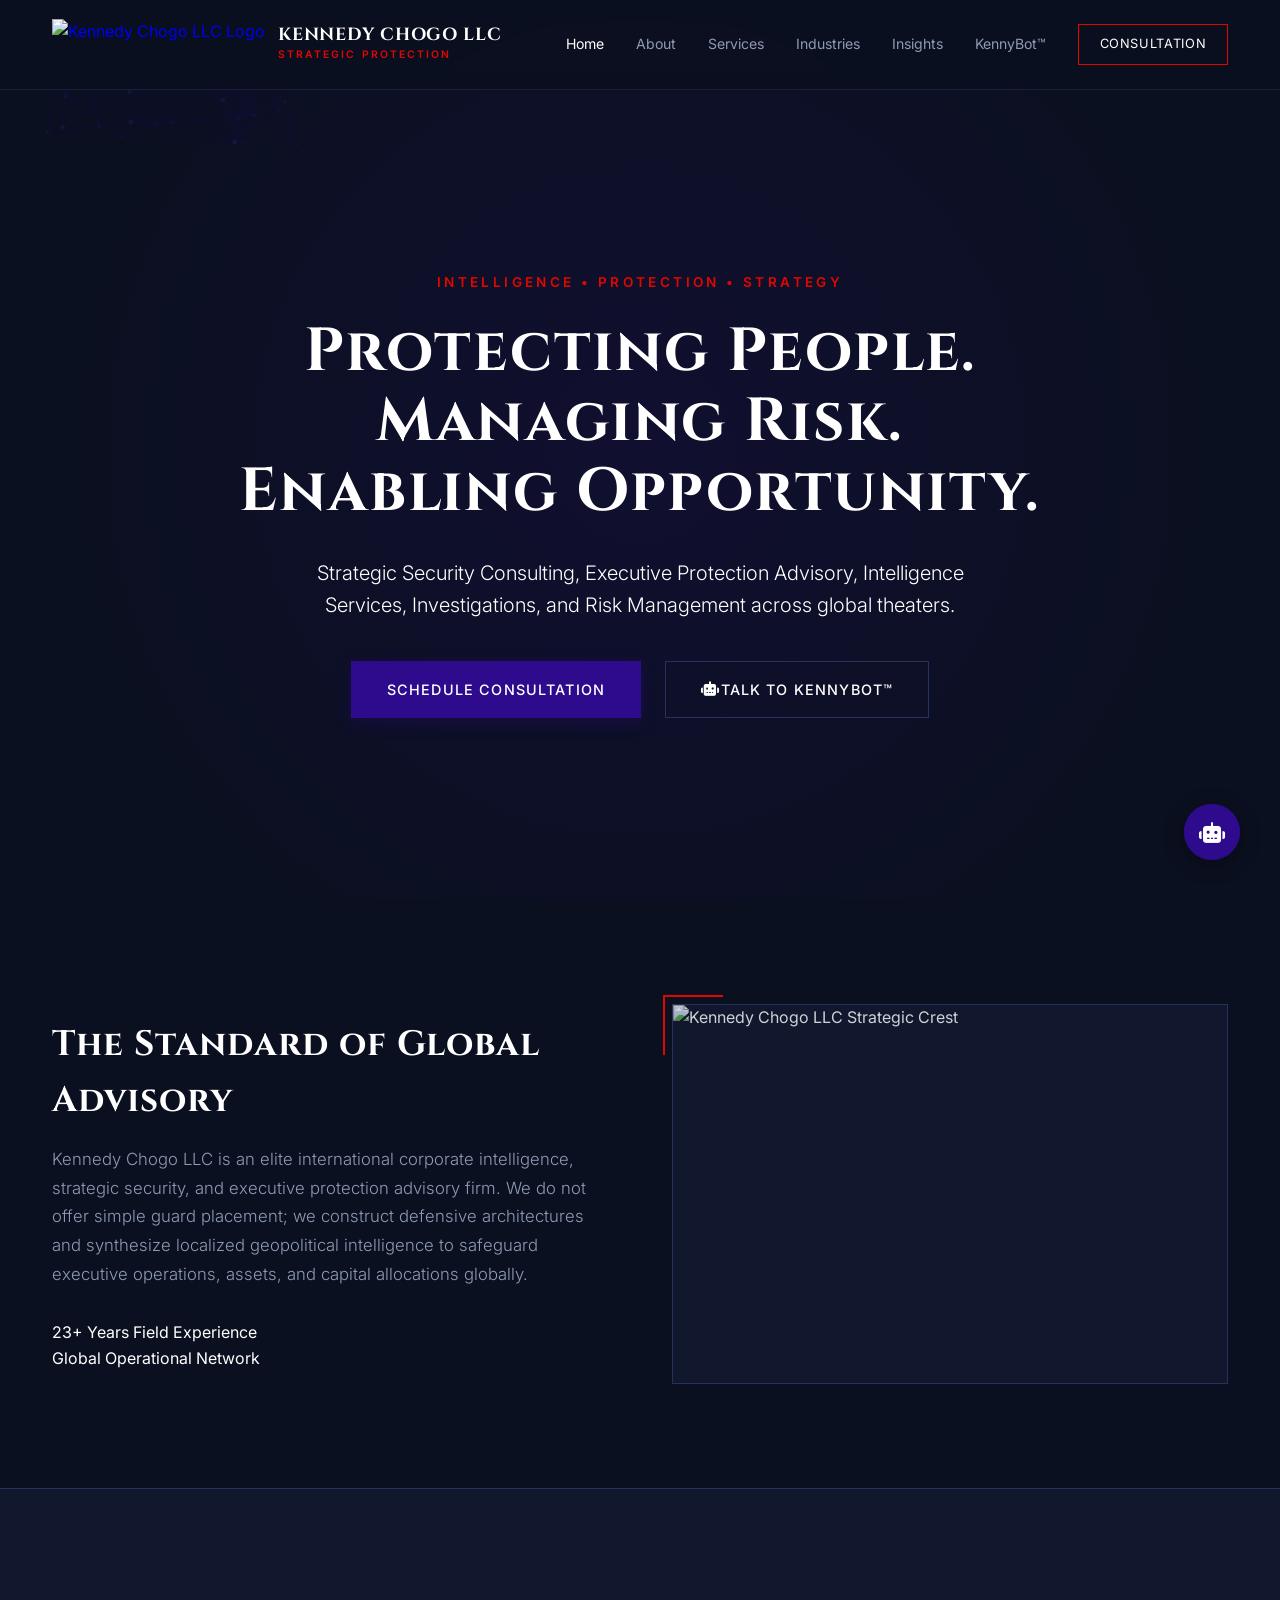
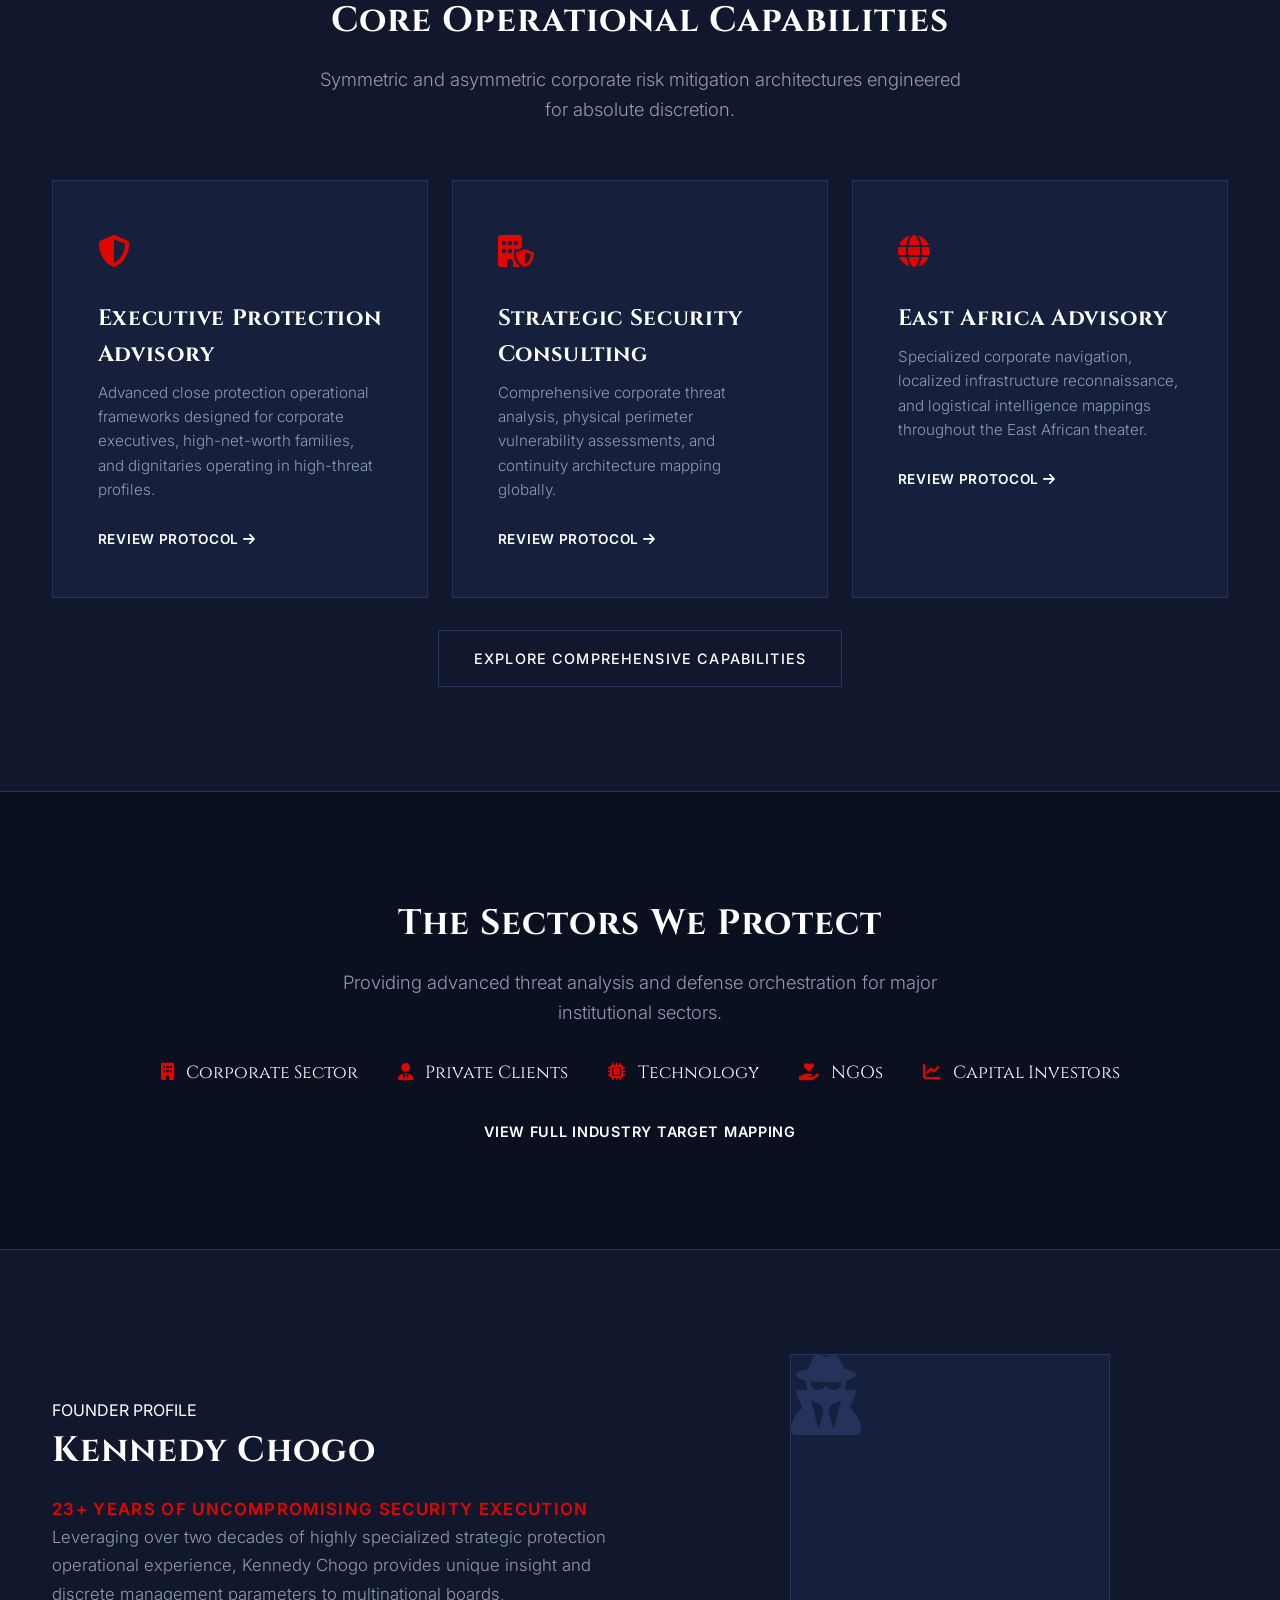
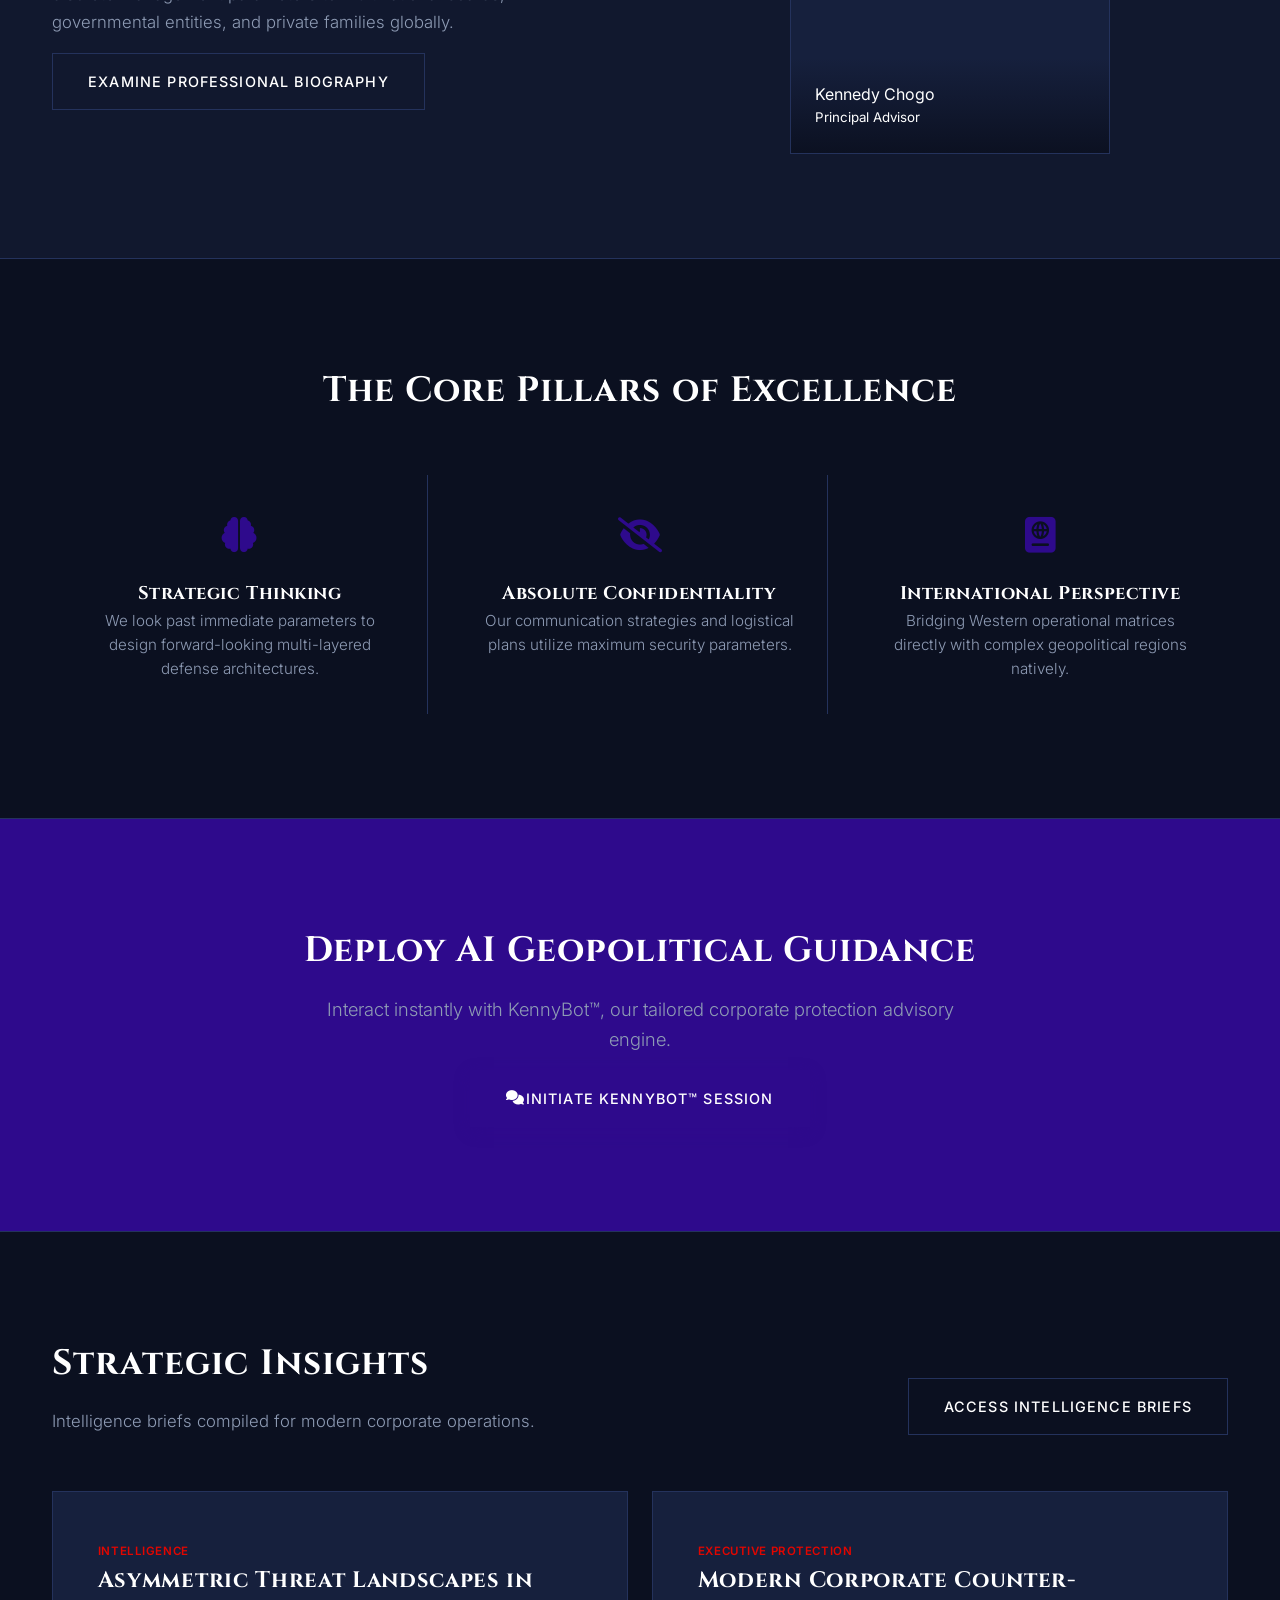
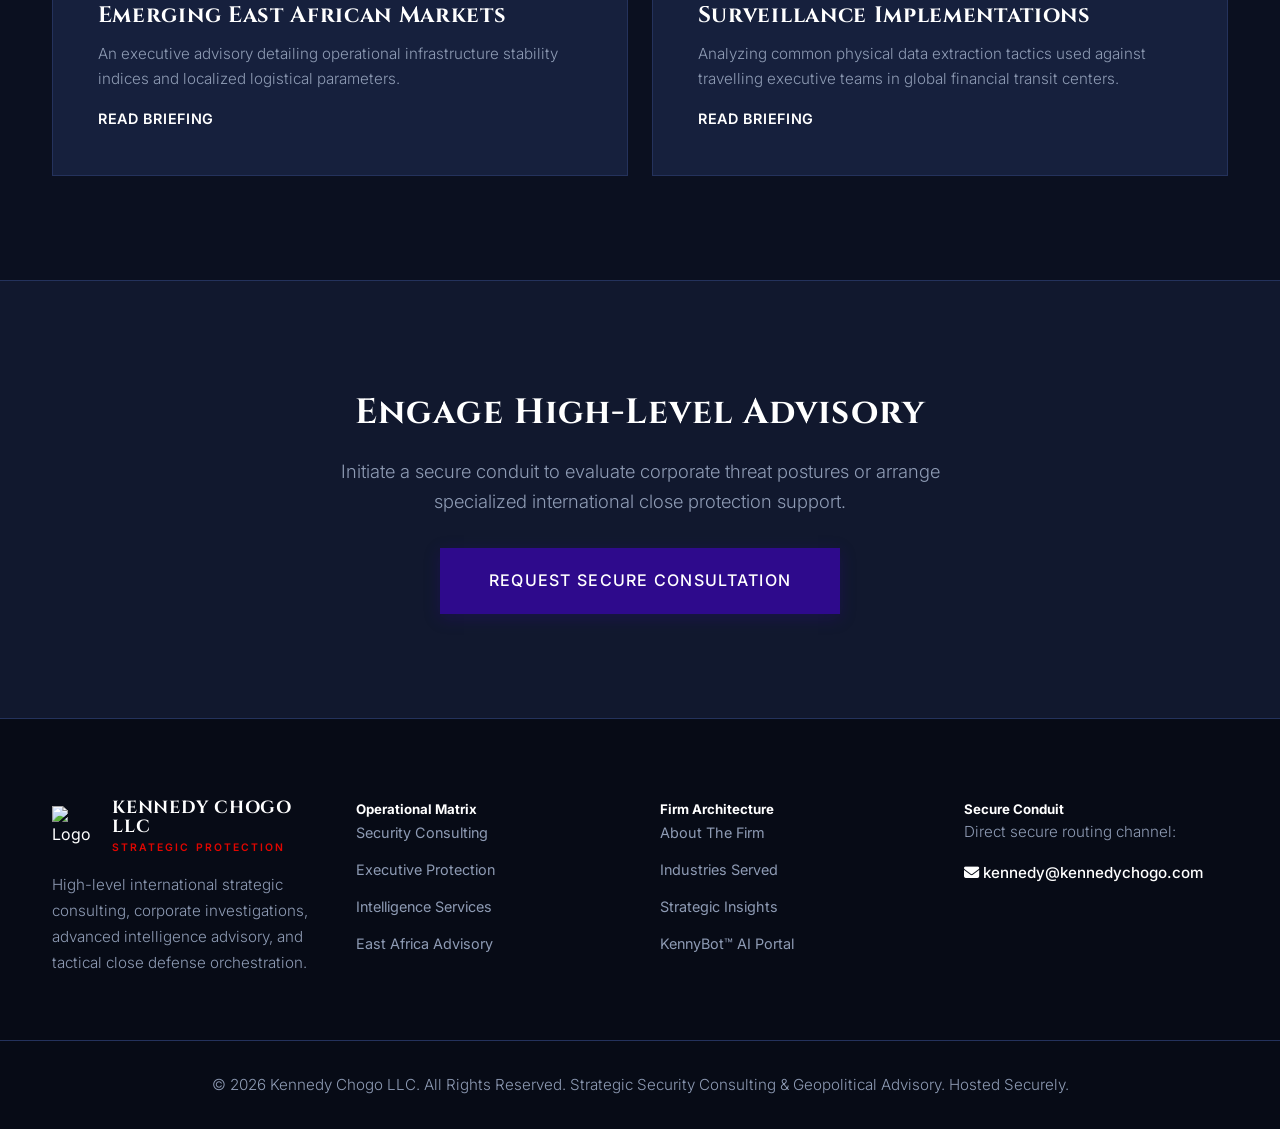
==== commit 2092663f: "Add files via upload" ====
--- a/index.html
+++ b/index.html
@@ -1,11 +1,321 @@
-
-<!DOCTYPE html><html><head><title>Kennedy Chogo LLC</title><link rel="stylesheet" href="styles.css"></head>
-<body>
-<header><h1>Kennedy Chogo LLC</h1><nav>
-<a href="index.html">Home</a><a href="about.html">About</a><a href="services.html">Services</a>
-<a href="industries.html">Industries</a><a href="kennybot.html">KennyBot</a><a href="insights.html">Insights</a><a href="contact.html">Contact</a>
-</nav></header>
-<section class="hero"><h2>Protecting People. Managing Risk. Enabling Opportunity.</h2>
-<p>Strategic Protection • Intelligence • Risk Advisory</p></section>
-<section><h2>About Us</h2><p>Professional security, intelligence, investigations and advisory services.</p></section>
-<footer>© Kennedy Chogo LLC</footer></body></html>
+<!DOCTYPE html>
+<html lang="en">
+<head>
+    <meta charset="UTF-8">
+    <meta name="viewport" content="width=device-width, initial-scale=1.0">
+    <title>Kennedy Chogo LLC | Strategic Protection & Security Consulting</title>
+    <meta name="description" content="Kennedy Chogo LLC provides elite strategic security consulting, executive protection advisory, and intelligence services worldwide. Over 23 years of excellence.">
+    
+    <!-- Open Graph Tags -->
+    <meta property="og:title" content="Kennedy Chogo LLC | Strategic Protection">
+    <meta property="og:description" content="Elite international consulting, intelligence, and executive protection advisory firm led by Kennedy Chogo.">
+    <meta property="og:type" content="website">
+    <meta property="og:url" content="https://kennedychogo.com">
+    <meta property="og:image" content="images/logo.png">
+
+    <!-- Fonts & Icons -->
+    <link rel="preconnect" href="https://fonts.googleapis.com">
+    <link rel="preconnect" href="https://fonts.gstatic.com" crossorigin>
+    <link href="https://fonts.googleapis.com/css2?family=Cinzel:wght@500;700&family=Inter:wght@300;400;500;600&display=swap" rel="stylesheet">
+    <link rel="stylesheet" href="https://cdnjs.cloudflare.com/ajax/libs/font-awesome/6.4.0/css/all.min.css">
+    
+    <link rel="stylesheet" href="styles.css">
+    <link rel="icon" type="image/png" href="images/logo.png">
+
+    <!-- Schema.org Markup -->
+    <script type="application/ld+json">
+    {
+      "@context": "https://schema.org",
+      "@type": "Organization",
+      "name": "Kennedy Chogo LLC",
+      "url": "https://kennedychogo.com",
+      "logo": "images/logo.png",
+      "description": "Strategic Security Consulting, Executive Protection Advisory, Intelligence Services, and Risk Management.",
+      "contactPoint": {
+        "@type": "ContactPoint",
+        "email": "kennedy@kennedychogo.com",
+        "contactType": "professional advisory"
+      }
+    }
+    </script>
+</head>
+<body class="dark-bg">
+
+    <!-- Top Navigation Bar -->
+    <header class="main-header">
+        <div class="container header-container">
+            <a href="index.html" class="logo-area">
+                <img src="images/logo.png" alt="Kennedy Chogo LLC Logo" class="nav-logo">
+                <div class="brand-text">
+                    <span class="brand-name">KENNEDY CHOGO LLC</span>
+                    <span class="brand-tagline">STRATEGIC PROTECTION</span>
+                </div>
+            </a>
+            <nav class="desktop-nav">
+                <a href="index.html" class="nav-link active">Home</a>
+                <a href="about.html" class="nav-link">About</a>
+                <a href="services.html" class="nav-link">Services</a>
+                <a href="industries.html" class="nav-link">Industries</a>
+                <a href="insights.html" class="nav-link">Insights</a>
+                <a href="kennybot.html" class="nav-link">KennyBot™</a>
+                <a href="contact.html" class="cta-button-nav">Consultation</a>
+            </nav>
+            <button class="mobile-toggle" aria-label="Toggle Navigation">
+                <span class="bar"></span>
+                <span class="bar"></span>
+                <span class="bar"></span>
+            </button>
+        </div>
+    </header>
+
+    <!-- Mobile Drawer Menu -->
+    <div class="mobile-menu-drawer">
+        <nav class="mobile-nav-links">
+            <a href="index.html" class="mobile-link active">Home</a>
+            <a href="about.html" class="mobile-link">About</a>
+            <a href="services.html" class="mobile-link">Services</a>
+            <a href="industries.html" class="mobile-link">Industries</a>
+            <a href="insights.html" class="mobile-link">Insights</a>
+            <a href="kennybot.html" class="mobile-link">KennyBot™</a>
+            <a href="contact.html" class="mobile-cta">Schedule Consultation</a>
+        </nav>
+    </div>
+
+    <!-- Hero Section -->
+    <section class="hero-section">
+        <div class="hero-canvas-container">
+            <canvas id="heroCanvas"></canvas>
+        </div>
+        <div class="container hero-content text-center">
+            <div class="hero-badge fade-in-up">INTELLIGENCE • PROTECTION • STRATEGY</div>
+            <h1 class="hero-headline fade-in-up delay-1">Protecting People.<br>Managing Risk.<br>Enabling Opportunity.</h1>
+            <p class="hero-subheadline fade-in-up delay-2">Strategic Security Consulting, Executive Protection Advisory, Intelligence Services, Investigations, and Risk Management across global theaters.</p>
+            <div class="hero-actions fade-in-up delay-3">
+                <a href="contact.html" class="btn btn-primary">Schedule Consultation</a>
+                <a href="kennybot.html" class="btn btn-secondary"><i class="fa-solid fa-robot"></i> Talk To KennyBot™</a>
+            </div>
+        </div>
+    </section>
+
+    <!-- Overview Section -->
+    <section class="section section-padding border-bottom">
+        <div class="container grid grid-2 gap-4 align-center">
+            <div class="reveal-left">
+                <h2 class="section-title">The Standard of Global Advisory</h2>
+                <p class="text-muted leading-relaxed">Kennedy Chogo LLC is an elite international corporate intelligence, strategic security, and executive protection advisory firm. We do not offer simple guard placement; we construct defensive architectures and synthesize localized geopolitical intelligence to safeguard executive operations, assets, and capital allocations globally.</p>
+                <div class="stats-row mt-3">
+                    <div class="stat-item">
+                        <span class="stat-number">23+</span>
+                        <span class="stat-label">Years Field Experience</span>
+                    </div>
+                    <div class="stat-item">
+                        <span class="stat-number">Global</span>
+                        <span class="stat-label">Operational Network</span>
+                    </div>
+                </div>
+            </div>
+            <div class="relative reveal-right placeholder-image-container">
+                <div class="abstract-graphic-box"></div>
+                <img src="images/logo.png" alt="Kennedy Chogo LLC Strategic Crest" class="centered-brand-image">
+            </div>
+        </div>
+    </section>
+
+    <!-- Services Grid Summary -->
+    <section class="section section-padding bg-tint border-bottom">
+        <div class="container">
+            <div class="text-center mb-4">
+                <h2 class="section-title mx-auto">Core Operational Capabilities</h2>
+                <p class="section-subtitle mx-auto">Symmetric and asymmetric corporate risk mitigation architectures engineered for absolute discretion.</p>
+            </div>
+            <div class="grid grid-3 gap-2">
+                <div class="card service-card reveal-up">
+                    <div class="card-icon"><i class="fa-solid fa-shield-halved"></i></div>
+                    <h3>Executive Protection Advisory</h3>
+                    <p class="card-text text-muted">Advanced close protection operational frameworks designed for corporate executives, high-net-worth families, and dignitaries operating in high-threat profiles.</p>
+                    <a href="services.html" class="card-link">Review Protocol <i class="fa-solid fa-arrow-right"></i></a>
+                </div>
+                <div class="card service-card reveal-up delay-1">
+                    <div class="card-icon"><i class="fa-solid fa-building-shield"></i></div>
+                    <h3>Strategic Security Consulting</h3>
+                    <p class="card-text text-muted">Comprehensive corporate threat analysis, physical perimeter vulnerability assessments, and continuity architecture mapping globally.</p>
+                    <a href="services.html" class="card-link">Review Protocol <i class="fa-solid fa-arrow-right"></i></a>
+                </div>
+                <div class="card service-card reveal-up delay-2">
+                    <div class="card-icon"><i class="fa-solid fa-globe"></i></div>
+                    <h3>East Africa Advisory</h3>
+                    <p class="card-text text-muted">Specialized corporate navigation, localized infrastructure reconnaissance, and logistical intelligence mappings throughout the East African theater.</p>
+                    <a href="services.html" class="card-link">Review Protocol <i class="fa-solid fa-arrow-right"></i></a>
+                </div>
+            </div>
+            <div class="text-center mt-3">
+                <a href="services.html" class="btn btn-secondary">Explore Comprehensive Capabilities</a>
+            </div>
+        </div>
+    </section>
+
+    <!-- Industries Served Overview -->
+    <section class="section section-padding border-bottom">
+        <div class="container text-center">
+            <h2 class="section-title mx-auto">The Sectors We Protect</h2>
+            <p class="section-subtitle mx-auto">Providing advanced threat analysis and defense orchestration for major institutional sectors.</p>
+            <div class="industries-ticker mt-3">
+                <div class="ticker-item"><i class="fa-solid fa-building"></i> Corporate Sector</div>
+                <div class="ticker-item"><i class="fa-solid fa-user-tie"></i> Private Clients</div>
+                <div class="ticker-item"><i class="fa-solid fa-microchip"></i> Technology</div>
+                <div class="ticker-item"><i class="fa-solid fa-hand-holding-heart"></i> NGOs</div>
+                <div class="ticker-item"><i class="fa-solid fa-chart-line"></i> Capital Investors</div>
+            </div>
+            <div class="mt-3">
+                <a href="industries.html" class="link-styled">View Full Industry Target Mapping</a>
+            </div>
+        </div>
+    </section>
+
+    <!-- Founder Brief Section -->
+    <section class="section section-padding bg-tint border-bottom">
+        <div class="container grid grid-2 gap-4 align-center">
+            <div class="reveal-left text-center-mobile">
+                <div class="founder-badge">FOUNDER PROFILE</div>
+                <h2 class="section-title">Kennedy Chogo</h2>
+                <p class="lead-text accent-text text-uppercase tracking-wider font-semibold">23+ Years of Uncompromising Security Execution</p>
+                <p class="text-muted leading-relaxed">Leveraging over two decades of highly specialized strategic protection operational experience, Kennedy Chogo provides unique insight and discrete management parameters to multinational boards, governmental entities, and private families globally.</p>
+                <a href="about.html" class="btn btn-secondary mt-2">Examine Professional Biography</a>
+            </div>
+            <div class="reveal-right flex-center">
+                <div class="executive-portrait-placeholder">
+                    <i class="fa-solid fa-user-secret portrait-icon"></i>
+                    <div class="portrait-overlay">
+                        <span>Kennedy Chogo</span>
+                        <small>Principal Advisor</small>
+                    </div>
+                </div>
+            </div>
+        </div>
+    </section>
+
+    <!-- Why Choose Us -->
+    <section class="section section-padding border-bottom">
+        <div class="container">
+            <div class="text-center mb-4">
+                <h2 class="section-title mx-auto">The Core Pillars of Excellence</h2>
+            </div>
+            <div class="grid grid-3 gap-2">
+                <div class="pillar-box text-center reveal-up">
+                    <div class="pillar-icon"><i class="fa-solid fa-brain"></i></div>
+                    <h4>Strategic Thinking</h4>
+                    <p class="text-muted small">We look past immediate parameters to design forward-looking multi-layered defense architectures.</p>
+                </div>
+                <div class="pillar-box text-center reveal-up delay-1">
+                    <div class="pillar-icon"><i class="fa-solid fa-eye-slash"></i></div>
+                    <h4>Absolute Confidentiality</h4>
+                    <p class="text-muted small">Our communication strategies and logistical plans utilize maximum security parameters.</p>
+                </div>
+                <div class="pillar-box text-center reveal-up delay-2">
+                    <div class="pillar-icon"><i class="fa-solid fa-passport"></i></div>
+                    <h4>International Perspective</h4>
+                    <p class="text-muted small">Bridging Western operational matrices directly with complex geopolitical regions natively.</p>
+                </div>
+            </div>
+        </div>
+    </section>
+
+    <!-- KennyBot Banner -->
+    <section class="section section-padding bg-purple border-bottom relative overflow-hidden">
+        <div class="ambient-glow"></div>
+        <div class="container text-center relative z-10">
+            <h2 class="section-title text-white mx-auto">Deploy AI Geopolitical Guidance</h2>
+            <p class="section-subtitle text-silver mx-auto">Interact instantly with KennyBot™, our tailored corporate protection advisory engine.</p>
+            <a href="kennybot.html" class="btn btn-primary mt-2"><i class="fa-solid fa-comments"></i> Initiate KennyBot™ Session</a>
+        </div>
+    </section>
+
+    <!-- Insights Preview -->
+    <section class="section section-padding border-bottom">
+        <div class="container">
+            <div class="flex-between align-end mb-4 flex-wrap gap-1">
+                <div>
+                    <h2 class="section-title">Strategic Insights</h2>
+                    <p class="text-muted">Intelligence briefs compiled for modern corporate operations.</p>
+                </div>
+                <a href="insights.html" class="btn btn-secondary">Access Intelligence Briefs</a>
+            </div>
+            <div class="grid grid-2 gap-2">
+                <article class="card insight-preview-card reveal-left">
+                    <span class="insight-tag">Intelligence</span>
+                    <h3>Asymmetric Threat Landscapes in Emerging East African Markets</h3>
+                    <p class="text-muted small">An executive advisory detailing operational infrastructure stability indices and localized logistical parameters.</p>
+                    <a href="insights.html" class="link-styled mt-2 block">Read Briefing</a>
+                </article>
+                <article class="card insight-preview-card reveal-right">
+                    <span class="insight-tag">Executive Protection</span>
+                    <h3>Modern Corporate Counter-Surveillance Implementations</h3>
+                    <p class="text-muted small">Analyzing common physical data extraction tactics used against travelling executive teams in global financial transit centers.</p>
+                    <a href="insights.html" class="link-styled mt-2 block">Read Briefing</a>
+                </article>
+            </div>
+        </div>
+    </section>
+
+    <!-- Contact CTA Preview -->
+    <section class="section section-padding bg-tint text-center">
+        <div class="container">
+            <h2 class="section-title mx-auto">Engage High-Level Advisory</h2>
+            <p class="section-subtitle mx-auto mb-3">Initiate a secure conduit to evaluate corporate threat postures or arrange specialized international close protection support.</p>
+            <a href="contact.html" class="btn btn-primary btn-large">Request Secure Consultation</a>
+        </div>
+    </section>
+
+    <!-- Footer -->
+    <footer class="main-footer">
+        <div class="container grid grid-4 gap-3 footer-top">
+            <div>
+                <div class="logo-area mb-2">
+                    <img src="images/logo.png" alt="Logo" class="footer-logo">
+                    <div class="brand-text">
+                        <span class="brand-name text-white">KENNEDY CHOGO LLC</span>
+                        <span class="brand-tagline">STRATEGIC PROTECTION</span>
+                    </div>
+                </div>
+                <p class="text-muted small leading-relaxed">High-level international strategic consulting, corporate investigations, advanced intelligence advisory, and tactical close defense orchestration.</p>
+            </div>
+            <div>
+                <h5>Operational Matrix</h5>
+                <ul class="footer-links">
+                    <li><a href="services.html">Security Consulting</a></li>
+                    <li><a href="services.html">Executive Protection</a></li>
+                    <li><a href="services.html">Intelligence Services</a></li>
+                    <li><a href="services.html">East Africa Advisory</a></li>
+                </ul>
+            </div>
+            <div>
+                <h5>Firm Architecture</h5>
+                <ul class="footer-links">
+                    <li><a href="about.html">About The Firm</a></li>
+                    <li><a href="industries.html">Industries Served</a></li>
+                    <li><a href="insights.html">Strategic Insights</a></li>
+                    <li><a href="kennybot.html">KennyBot™ AI Portal</a></li>
+                </ul>
+            </div>
+            <div>
+                <h5>Secure Conduit</h5>
+                <p class="text-muted small mb-2">Direct secure routing channel:</p>
+                <a href="mailto:kennedy@kennedychogo.com" class="footer-email"><i class="fa-solid fa-envelope"></i> kennedy@kennedychogo.com</a>
+            </div>
+        </div>
+        <div class="footer-bottom border-top text-center">
+            <div class="container">
+                <p class="text-muted small">&copy; 2026 Kennedy Chogo LLC. All Rights Reserved. Strategic Security Consulting & Geopolitical Advisory. Hosted Securely.</p>
+            </div>
+        </div>
+    </footer>
+
+    <!-- Global Floating Bot Shortcut -->
+    <a href="kennybot.html" class="floating-bot-trigger" aria-label="Talk to KennyBot">
+        <i class="fa-solid fa-robot"></i>
+        <span class="pulse-ring"></span>
+    </a>
+
+    <script src="script.js"></script>
+</body>
+</html>
--- a/styles.css
+++ b/styles.css
@@ -1,6 +1,690 @@
-
-body{font-family:Arial,sans-serif;background:#0B1020;color:white;margin:0}
-header{background:#111;padding:15px} nav a{color:white;margin-right:10px}
-.hero{padding:80px;text-align:center;background:linear-gradient(#2E0A8C,#0B1020)}
-h1,h2{color:#fff} button{background:#E10600;color:white;padding:10px;border:none}
-input,textarea{display:block;width:80%;max-width:600px;margin:10px;padding:10px}
+/* --- Core Standard Layout Engine Reset & Color Definitions --- */
+:root {
+    --primary-purple: #2E0A8C;
+    --primary-red: #E10600;
+    --dark-bg: #0B1020;
+    --tint-bg: #11182E;
+    --card-bg: #16203D;
+    --white: #FFFFFF;
+    --silver: #C0C0C0;
+    --text-muted: #8E9BB4;
+    --border-color: #24325C;
+    --font-sans: 'Inter', sans-serif;
+    --font-serif: 'Cinzel', serif;
+}
+
+* {
+    margin: 0;
+    padding: 0;
+    box-sizing: border-box;
+    scroll-behavior: smooth;
+}
+
+body {
+    background-color: var(--dark-bg);
+    color: var(--white);
+    font-family: var(--font-sans);
+    line-height: 1.6;
+    overflow-x: hidden;
+}
+
+.dark-bg { background-color: var(--dark-bg); }
+.h-screen { min-height: 100vh; }
+.flex { display: flex; }
+.flex-column { display: flex; flex-direction: column; }
+.flex-grow { flex-grow: 1; }
+.no-shrink { flex-shrink: 0; }
+.w-full { width: 100%; }
+.text-center { text-center: center; text-align: center; }
+.text-uppercase { text-transform: uppercase; }
+.tracking-wider { letter-spacing: 0.08em; }
+.font-semibold { font-weight: 600; }
+.block { display: block; }
+.hidden { display: none !important; }
+.relative { position: relative; }
+.overflow-hidden { overflow: hidden; }
+.z-10 { position: relative; z-index: 10; }
+.mt-1 { margin-top: 0.5rem; }
+.mt-2 { margin-top: 1rem; }
+.mt-3 { margin-top: 2rem; }
+.mt-4 { margin-top: 4rem; }
+.mb-2 { margin-bottom: 1rem; }
+.mb-3 { margin-bottom: 2rem; }
+.mb-4 { margin-bottom: 3.5rem; }
+.mx-auto { margin-left: auto; margin-right: auto; }
+.gap-1 { gap: 0.5rem; }
+.gap-2 { gap: 1.5rem; }
+.gap-3 { gap: 2.5rem; }
+.gap-4 { gap: 4rem; }
+.align-center { align-items: center; }
+.align-end { align-items: flex-end; }
+.flex-center { display: flex; justify-content: center; align-items: center; }
+.flex-between { display: flex; justify-content: space-between; }
+.flex-wrap { flex-wrap: wrap; }
+
+.container {
+    width: 100%;
+    max-width: 1240px;
+    margin: 0 auto;
+    padding: 0 2rem;
+}
+
+.grid { display: grid; }
+.grid-2 { grid-template-columns: repeat(2, 1fr); }
+.grid-3 { grid-template-columns: repeat(3, 1fr); }
+.grid-4 { grid-template-columns: repeat(4, 1fr); }
+.grid-3-1 { grid-template-columns: 3fr 1fr; }
+
+.section-padding { padding: 6.5rem 0; }
+.bg-tint { background-color: var(--tint-bg); }
+.bg-purple { background-color: var(--primary-purple); }
+.border-top { border-top: 1px solid var(--border-color); }
+.border-bottom { border-bottom: 1px solid var(--border-color); }
+
+/* --- Typography Patterns --- */
+h1, h2, h3, h4, .font-cinzel {
+    font-family: var(--font-serif);
+    letter-spacing: 0.03em;
+    font-weight: 700;
+}
+h1 { font-size: 3rem; line-height: 1.2; }
+h2 { font-size: 2.2rem; margin-bottom: 1rem; position: relative; }
+h3 { font-size: 1.4rem; margin-bottom: 0.5rem; color: var(--white); }
+h4 { font-size: 1.15rem; color: var(--white); }
+p { color: var(--text-muted); font-weight: 300; font-size: 1.05rem; }
+.text-muted { color: var(--text-muted); }
+.text-silver { color: var(--silver); }
+.accent-text { color: var(--primary-red); }
+.small { font-size: 0.95rem; }
+.extra-small { font-size: 0.85rem; }
+.leading-relaxed { line-height: 1.7; }
+
+.section-title {
+    max-width: 700px;
+}
+.section-subtitle {
+    font-size: 1.15rem;
+    color: var(--text-muted);
+    max-width: 650px;
+    margin-top: 0.5rem;
+}
+
+/* --- Interface Buttons & Links --- */
+.btn {
+    display: inline-flex;
+    align-items: center;
+    justify-content: center;
+    padding: 1rem 2.2rem;
+    font-size: 0.9rem;
+    text-transform: uppercase;
+    letter-spacing: 0.08em;
+    font-weight: 500;
+    text-decoration: none;
+    transition: all 0.4s ease;
+    cursor: pointer;
+    border: 1px solid transparent;
+}
+.btn-primary {
+    background-color: var(--primary-purple);
+    color: var(--white);
+    box-shadow: 0 4px 15px rgba(46, 10, 140, 0.3);
+}
+.btn-primary:hover {
+    background-color: transparent;
+    border-color: var(--white);
+    transform: translateY(-2px);
+}
+.btn-secondary {
+    background-color: transparent;
+    border-color: var(--border-color);
+    color: var(--white);
+}
+.btn-secondary:hover {
+    background-color: var(--white);
+    color: var(--dark-bg);
+    transform: translateY(-2px);
+}
+.btn-small { padding: 0.6rem 1.4rem; font-size: 0.8rem; }
+.btn-large { padding: 1.2rem 3rem; font-size: 1rem; }
+.link-styled {
+    color: var(--white);
+    text-decoration: none;
+    font-size: 0.9rem;
+    text-transform: uppercase;
+    letter-spacing: 0.05em;
+    font-weight: 600;
+    transition: color 0.3s ease;
+}
+.link-styled:hover { color: var(--primary-red); }
+
+/* --- Header & Layout Menus --- */
+.main-header {
+    position: fixed;
+    top: 0;
+    left: 0;
+    width: 100%;
+    height: 90px;
+    background-color: rgba(11, 16, 32, 0.92);
+    backdrop-filter: blur(10px);
+    border-bottom: 1px solid rgba(36, 50, 92, 0.5);
+    z-index: 1000;
+    transition: background-color 0.4s ease;
+}
+.main-header.scrolled {
+    background-color: var(--dark-bg);
+    height: 80px;
+}
+.header-container {
+    display: flex;
+    justify-content: space-between;
+    align-items: center;
+    height: 100%;
+}
+.logo-area {
+    display: flex;
+    align-items: center;
+    text-decoration: none;
+}
+.nav-logo {
+    height: 52px;
+    width: auto;
+    margin-right: 0.8rem;
+}
+.brand-text { display: flex; flex-direction: column; }
+.brand-name {
+    font-family: var(--font-serif);
+    font-weight: 700;
+    font-size: 1.1rem;
+    color: var(--white);
+    letter-spacing: 0.05em;
+    line-height: 1.1;
+}
+.brand-tagline {
+    font-size: 0.65rem;
+    color: var(--primary-red);
+    letter-spacing: 0.2em;
+    font-weight: 600;
+    margin-top: 2px;
+}
+.desktop-nav { display: flex; align-items: center; gap: 2rem; }
+.nav-link {
+    color: var(--text-muted);
+    text-decoration: none;
+    font-size: 0.88rem;
+    font-weight: 400;
+    transition: color 0.3s ease;
+}
+.nav-link:hover, .nav-link.active { color: var(--white); }
+.cta-button-nav {
+    border: 1px solid var(--primary-red);
+    padding: 0.55rem 1.3rem;
+    font-size: 0.8rem;
+    text-transform: uppercase;
+    letter-spacing: 0.05em;
+    color: var(--white);
+    text-decoration: none;
+    transition: all 0.3s ease;
+}
+.cta-button-nav:hover, .cta-button-nav.active { background-color: var(--primary-red); }
+
+/* --- Mobile Navigation Drawer System --- */
+.mobile-toggle {
+    display: none;
+    flex-direction: column;
+    justify-content: space-between;
+    width: 24px;
+    height: 18px;
+    background: transparent;
+    border: none;
+    cursor: pointer;
+}
+.mobile-toggle .bar {
+    width: 100%;
+    height: 2px;
+    background-color: var(--white);
+    transition: all 0.3s ease;
+}
+.mobile-menu-drawer {
+    position: fixed;
+    top: 90px;
+    left: -100%;
+    width: 100%;
+    height: calc(100vh - 90px);
+    background-color: var(--dark-bg);
+    z-index: 999;
+    padding: 3rem 2rem;
+    transition: left 0.4s cubic-bezier(0.77, 0, 0.175, 1);
+}
+.mobile-menu-drawer.active { left: 0; }
+.mobile-nav-links { display: flex; flex-direction: column; gap: 2rem; }
+.mobile-link {
+    font-family: var(--font-serif);
+    font-size: 1.6rem;
+    color: var(--text-muted);
+    text-decoration: none;
+}
+.mobile-link.active { color: var(--white); }
+.mobile-cta {
+    margin-top: 1.5rem;
+    border: 1px solid var(--primary-purple);
+    padding: 1rem;
+    text-align: center;
+    color: var(--white);
+    text-decoration: none;
+    text-transform: uppercase;
+    font-size: 0.9rem;
+    letter-spacing: 0.05em;
+    background-color: var(--primary-purple);
+}
+
+/* --- Hero Architecture Framework --- */
+.hero-section {
+    position: relative;
+    height: 100vh;
+    display: flex;
+    align-items: center;
+    justify-content: center;
+    padding-top: 90px;
+    overflow: hidden;
+    background: radial-gradient(circle at center, rgba(46, 10, 140, 0.15) 0%, rgba(11, 16, 32, 1) 75%);
+}
+.hero-canvas-container {
+    position: absolute;
+    top: 0;
+    left: 0;
+    width: 100%;
+    height: 100%;
+    pointer-events: none;
+    opacity: 0.45;
+}
+.hero-content { position: relative; z-index: 10; max-width: 900px; }
+.hero-badge {
+    font-size: 0.85rem;
+    letter-spacing: 0.25em;
+    color: var(--primary-red);
+    font-weight: 600;
+    margin-bottom: 1.5rem;
+}
+.hero-headline {
+    font-size: 3.8rem;
+    line-height: 1.15;
+    margin-bottom: 1.8rem;
+}
+.hero-subheadline {
+    font-size: 1.25rem;
+    color: var(--text-silver);
+    max-width: 720px;
+    margin: 0 auto 2.5rem auto;
+    font-weight: 300;
+}
+.hero-actions { display: flex; justify-content: center; gap: 1.5rem; }
+
+/* --- Inner Page Sub-Hero Banner --- */
+.inner-hero {
+    padding: 10.5rem 0 6rem 0;
+    background-color: var(--tint-bg);
+    border-bottom: 1px solid var(--border-color);
+}
+.inner-hero-badge {
+    font-size: 0.8rem;
+    letter-spacing: 0.2em;
+    color: var(--primary-red);
+    font-weight: 600;
+    display: block;
+    margin-bottom: 0.5rem;
+}
+
+/* --- Cards and Architecture Units --- */
+.card {
+    background-color: var(--card-bg);
+    border: 1px solid var(--border-color);
+    padding: 2.8rem;
+    transition: all 0.4s cubic-bezier(0.165, 0.84, 0.44, 1);
+}
+.card:hover {
+    transform: translateY(-4px);
+    border-color: rgba(255,255,255,0.2);
+    box-shadow: 0 10px 30px rgba(0,0,0,0.3);
+}
+.card-icon { font-size: 2rem; color: var(--primary-red); margin-bottom: 1.5rem; }
+.card-text { font-size: 0.95rem; margin-bottom: 1.5rem; }
+.card-link {
+    color: var(--white);
+    text-decoration: none;
+    font-size: 0.85rem;
+    text-transform: uppercase;
+    font-weight: 600;
+    letter-spacing: 0.05em;
+}
+
+.pillar-box {
+    padding: 2rem;
+    border-right: 1px solid var(--border-color);
+}
+.pillar-box:last-child { border-right: none; }
+.pillar-icon { font-size: 2.2rem; color: var(--primary-purple); margin-bottom: 1rem; }
+
+.placeholder-image-container {
+    height: 380px;
+    background-color: var(--tint-bg);
+    border: 1px solid var(--border-color);
+}
+.abstract-graphic-box {
+    position: absolute;
+    width: 60px;
+    height: 60px;
+    border-top: 2px solid var(--primary-red);
+    border-left: 2px solid var(--primary-red);
+    top: -10px;
+    left: -10px;
+}
+.centered-brand-image {
+    max-height: 180px;
+    width: auto;
+    opacity: 0.8;
+}
+
+.executive-portrait-placeholder {
+    width: 320px;
+    height: 400px;
+    background-color: var(--card-bg);
+    border: 1px solid var(--border-color);
+    position: relative;
+}
+.portrait-icon { font-size: 5rem; color: var(--border-color); }
+.portrait-overlay {
+    position: absolute;
+    bottom: 0;
+    left: 0;
+    width: 100%;
+    padding: 1.5rem;
+    background: linear-gradient(transparent, rgba(11,16,32,0.95));
+    display: flex;
+    flex-direction: column;
+}
+
+/* --- Service Page Detailed Layout Blocks --- */
+.service-detailed-block {
+    background-color: var(--tint-bg);
+    border: 1px solid var(--border-color);
+    padding: 3.5rem;
+}
+.service-detailed-header { display: flex; align-items: center; gap: 1.5rem; margin-bottom: 1.5rem; }
+.service-icon-box {
+    width: 55px;
+    height: 55px;
+    background-color: var(--card-bg);
+    border: 1px solid var(--border-color);
+    color: var(--primary-red);
+    display: flex;
+    align-items: center;
+    justify-content: center;
+    font-size: 1.4rem;
+}
+.bullet-list { list-style: none; display: flex; flex-direction: column; gap: 0.6rem; }
+.bullet-list li { font-size: 0.95rem; color: var(--text-silver); display: flex; align-items: center; gap: 0.8rem; }
+.benefits-box {
+    background-color: var(--card-bg);
+    border-left: 3px solid var(--primary-purple);
+    padding: 1.8rem;
+}
+
+/* --- Industry Mapping Section Styles --- */
+.industry-card { padding: 2.2rem; text-align: left; }
+.industry-icon { font-size: 1.8rem; color: var(--primary-purple); margin-bottom: 1rem; }
+.industries-ticker {
+    display: flex;
+    justify-content: center;
+    gap: 2.5rem;
+    flex-wrap: wrap;
+}
+.ticker-item {
+    font-size: 1.1rem;
+    font-family: var(--font-serif);
+    color: var(--text-silver);
+}
+.ticker-item i { color: var(--primary-red); margin-right: 0.5rem; }
+
+/* --- Biography Timeline Framework --- */
+.timeline-wrapper {
+    position: relative;
+    max-width: 800px;
+    margin: 3rem auto 0 auto;
+    padding-left: 2rem;
+    border-left: 2px solid var(--border-color);
+}
+.timeline-item { position: relative; margin-bottom: 2.5rem; }
+.timeline-badge {
+    position: absolute;
+    left: calc(-2rem - 9px);
+    top: 4px;
+    width: 16px;
+    height: 16px;
+    border-radius: 50%;
+    background-color: var(--primary-red);
+    border: 3px solid var(--dark-bg);
+}
+.timeline-content { padding: 1.8rem; }
+
+/* --- Insights & Blog Elements --- */
+.insight-tag {
+    font-size: 0.72rem;
+    text-transform: uppercase;
+    letter-spacing: 0.05em;
+    color: var(--primary-red);
+    font-weight: 600;
+}
+.blog-card h2 { font-size: 1.6rem; margin: 0.5rem 0; }
+.blog-meta { font-size: 0.8rem; color: var(--text-muted); }
+.blog-tag { color: var(--white); font-weight: 600; }
+.sidebar-box { padding: 1.8rem; }
+.sidebar-list { list-style: none; display: flex; flex-direction: column; gap: 0.8rem; }
+.sidebar-list a { color: var(--text-muted); text-decoration: none; font-size: 0.95rem; }
+.sidebar-list a.active, .sidebar-list a:hover { color: var(--white); font-weight: 500; }
+
+/* --- Form Architecture Systems --- */
+.form-group { display: flex; flex-direction: column; gap: 0.5rem; margin-bottom: 1.4rem; }
+.form-group label { font-size: 0.8rem; text-transform: uppercase; letter-spacing: 0.05em; color: var(--text-silver); }
+input[type="text"], input[type="email"], input[type="tel"], select, textarea {
+    width: 100%;
+    background-color: var(--tint-bg);
+    border: 1px solid var(--border-color);
+    padding: 0.9rem 1.2rem;
+    color: var(--white);
+    font-family: var(--font-sans);
+    font-size: 0.95rem;
+    transition: border-color 0.3s ease;
+}
+input:focus, select:focus, textarea:focus {
+    outline: none;
+    border-color: var(--white);
+}
+.contact-detail-row { display: flex; gap: 1.2rem; align-items: flex-start; }
+.detail-icon-box {
+    width: 44px;
+    height: 44px;
+    background-color: var(--tint-bg);
+    border: 1px solid var(--border-color);
+    color: var(--primary-red);
+    display: flex;
+    align-items: center;
+    justify-content: center;
+}
+.success-alert-message {
+    background-color: rgba(46, 10, 140, 0.2);
+    border: 1px solid var(--primary-purple);
+    padding: 1.5rem;
+}
+
+/* --- KennyBot Terminal Simulation Window --- */
+.chat-workspace { padding-top: 120px; padding-bottom: 2rem; display: flex; }
+.chat-wrapper { width: 100%; display: flex; flex-direction: column; padding: 0; overflow: hidden; }
+.chat-header {
+    background-color: var(--tint-bg);
+    border-bottom: 1px solid var(--border-color);
+    padding: 1.5rem 2rem;
+    display: flex;
+    justify-content: space-between;
+    align-items: center;
+    flex-wrap: wrap;
+    gap: 1rem;
+}
+.bot-info { display: flex; align-items: center; gap: 1rem; }
+.bot-avatar {
+    width: 44px;
+    height: 44px;
+    background-color: var(--primary-purple);
+    border-radius: 50%;
+    display: flex;
+    align-items: center;
+    justify-content: center;
+    font-size: 1.2rem;
+}
+.bot-subtitle { font-size: 0.8rem; color: var(--text-muted); }
+.security-clearance-badge {
+    font-size: 0.72rem;
+    letter-spacing: 0.05em;
+    color: #00E676;
+    font-weight: 600;
+}
+.chat-messages-container {
+    flex-grow: 1;
+    overflow-y: auto;
+    padding: 2rem;
+    display: flex;
+    flex-direction: column;
+    gap: 1.5rem;
+    max-height: calc(100vh - 340px);
+}
+.message { max-width: 78%; padding: 1.2rem 1.5rem; line-height: 1.5; font-size: 0.98rem; }
+.system-msg {
+    max-width: 100%;
+    background-color: rgba(225, 6, 0, 0.08);
+    border: 1px solid rgba(225, 6, 0, 0.25);
+    color: var(--text-silver);
+}
+.bot-msg {
+    background-color: var(--tint-bg);
+    border-left: 3px solid var(--primary-purple);
+    align-self: flex-start;
+}
+.user-msg {
+    background-color: var(--primary-purple);
+    color: var(--white);
+    align-self: flex-end;
+    border-radius: 4px 4px 0 4px;
+}
+.suggested-prompts-row { display: flex; gap: 0.8rem; flex-wrap: wrap; margin-top: 1rem; }
+.suggest-btn {
+    background-color: var(--card-bg);
+    border: 1px solid var(--border-color);
+    color: var(--white);
+    padding: 0.5rem 1rem;
+    font-size: 0.8rem;
+    cursor: pointer;
+    transition: all 0.3s ease;
+}
+.suggest-btn:hover { border-color: var(--white); }
+.chat-input-bar {
+    background-color: var(--tint-bg);
+    border-top: 1px solid var(--border-color);
+    padding: 1.2rem 2rem;
+}
+.chat-submit-btn {
+    background-color: var(--primary-purple);
+    border: none;
+    color: var(--white);
+    padding: 0 1.5rem;
+    cursor: pointer;
+    transition: background-color 0.3s ease;
+}
+.chat-submit-btn:hover { background-color: var(--primary-red); }
+
+/* --- Global Interface Overlay Units --- */
+.ambient-glow {
+    position: absolute;
+    width: 400px;
+    height: 400px;
+    background: radial-gradient(circle, rgba(46, 10, 140, 0.25) 0%, transparent 70%);
+    top: -50px;
+    left: -50px;
+    pointer-events: none;
+}
+.floating-bot-trigger {
+    position: fixed;
+    bottom: 2.5rem;
+    right: 2.5rem;
+    width: 56px;
+    height: 56px;
+    background-color: var(--primary-purple);
+    border-radius: 50%;
+    display: flex;
+    align-items: center;
+    justify-content: center;
+    color: var(--white);
+    font-size: 1.3rem;
+    text-decoration: none;
+    box-shadow: 0 4px 20px rgba(0,0,0,0.4);
+    z-index: 999;
+}
+.pulse-ring {
+    position: absolute;
+    width: 100%;
+    height: 100%;
+    border: 2px solid var(--primary-purple);
+    border-radius: 50%;
+    animation: ringPulse 2s infinite ease-out;
+}
+
+@keyframes ringPulse {
+    0% { transform: scale(1); opacity: 1; }
+    100% { transform: scale(1.5); opacity: 0; }
+}
+
+/* --- Institutional Footer Systems --- */
+.main-footer { background-color: #070B16; border-top: 1px solid var(--border-color); padding: 5rem 0 2rem 0; }
+.footer-top { padding-bottom: 4rem; }
+.footer-logo { height: 44px; width: auto; margin-right: 0.6rem; }
+.footer-links { list-style: none; display: flex; flex-direction: column; gap: 0.7rem; }
+.footer-links a { color: var(--text-muted); text-decoration: none; font-size: 0.9rem; transition: color 0.3s ease; }
+.footer-links a:hover { color: var(--white); }
+.footer-email { color: var(--white); text-decoration: none; font-size: 0.95rem; font-weight: 500; }
+.footer-bottom { padding-top: 2rem; }
+
+/* --- Responsive Layout Breakpoints --- */
+@media(max-width: 1024px) {
+    h1 { font-size: 2.6rem; }
+    .hero-headline { font-size: 2.8rem; }
+    .grid-3 { grid-template-columns: repeat(2, 1fr); }
+    .grid-4 { grid-template-columns: repeat(2, 1fr); }
+}
+
+@media(max-width: 768px) {
+    .desktop-nav { display: none; }
+    .mobile-toggle { display: flex; }
+    .grid-2, .grid-3, .grid-4, .grid-3-1 { grid-template-columns: 1fr; }
+    .section-padding { padding: 4rem 0; }
+    .hero-headline { font-size: 2.3rem; }
+    .hero-subheadline { font-size: 1.05rem; }
+    .hero-actions { flex-direction: column; gap: 1rem; }
+    .service-detailed-block { padding: 2rem; }
+    .timeline-wrapper { padding-left: 1rem; }
+    .text-center-mobile { text-align: center; }
+}
+
+/* --- Performance Reveal Class Structures --- */
+.fade-in-up { opacity: 0; transform: translateY(20px); animation: fadeInUpAnimation 0.8s forwards ease; }
+.delay-1 { animation-delay: 0.2s; }
+.delay-2 { animation-delay: 0.4s; }
+.delay-3 { animation-delay: 0.6s; }
+
+@keyframes fadeInUpAnimation {
+    to { opacity: 1; transform: translateY(0); }
+}
+
+.reveal-left, .reveal-right, .reveal-up { opacity: 0; transition: all 0.8s cubic-bezier(0.165, 0.84, 0.44, 1); }
+.reveal-left { transform: translateX(-30px); }
+.reveal-right { transform: translateX(30px); }
+.reveal-up { transform: translateY(30px); }
+
+.reveal-active { opacity: 1; transform: translate(0,0); }
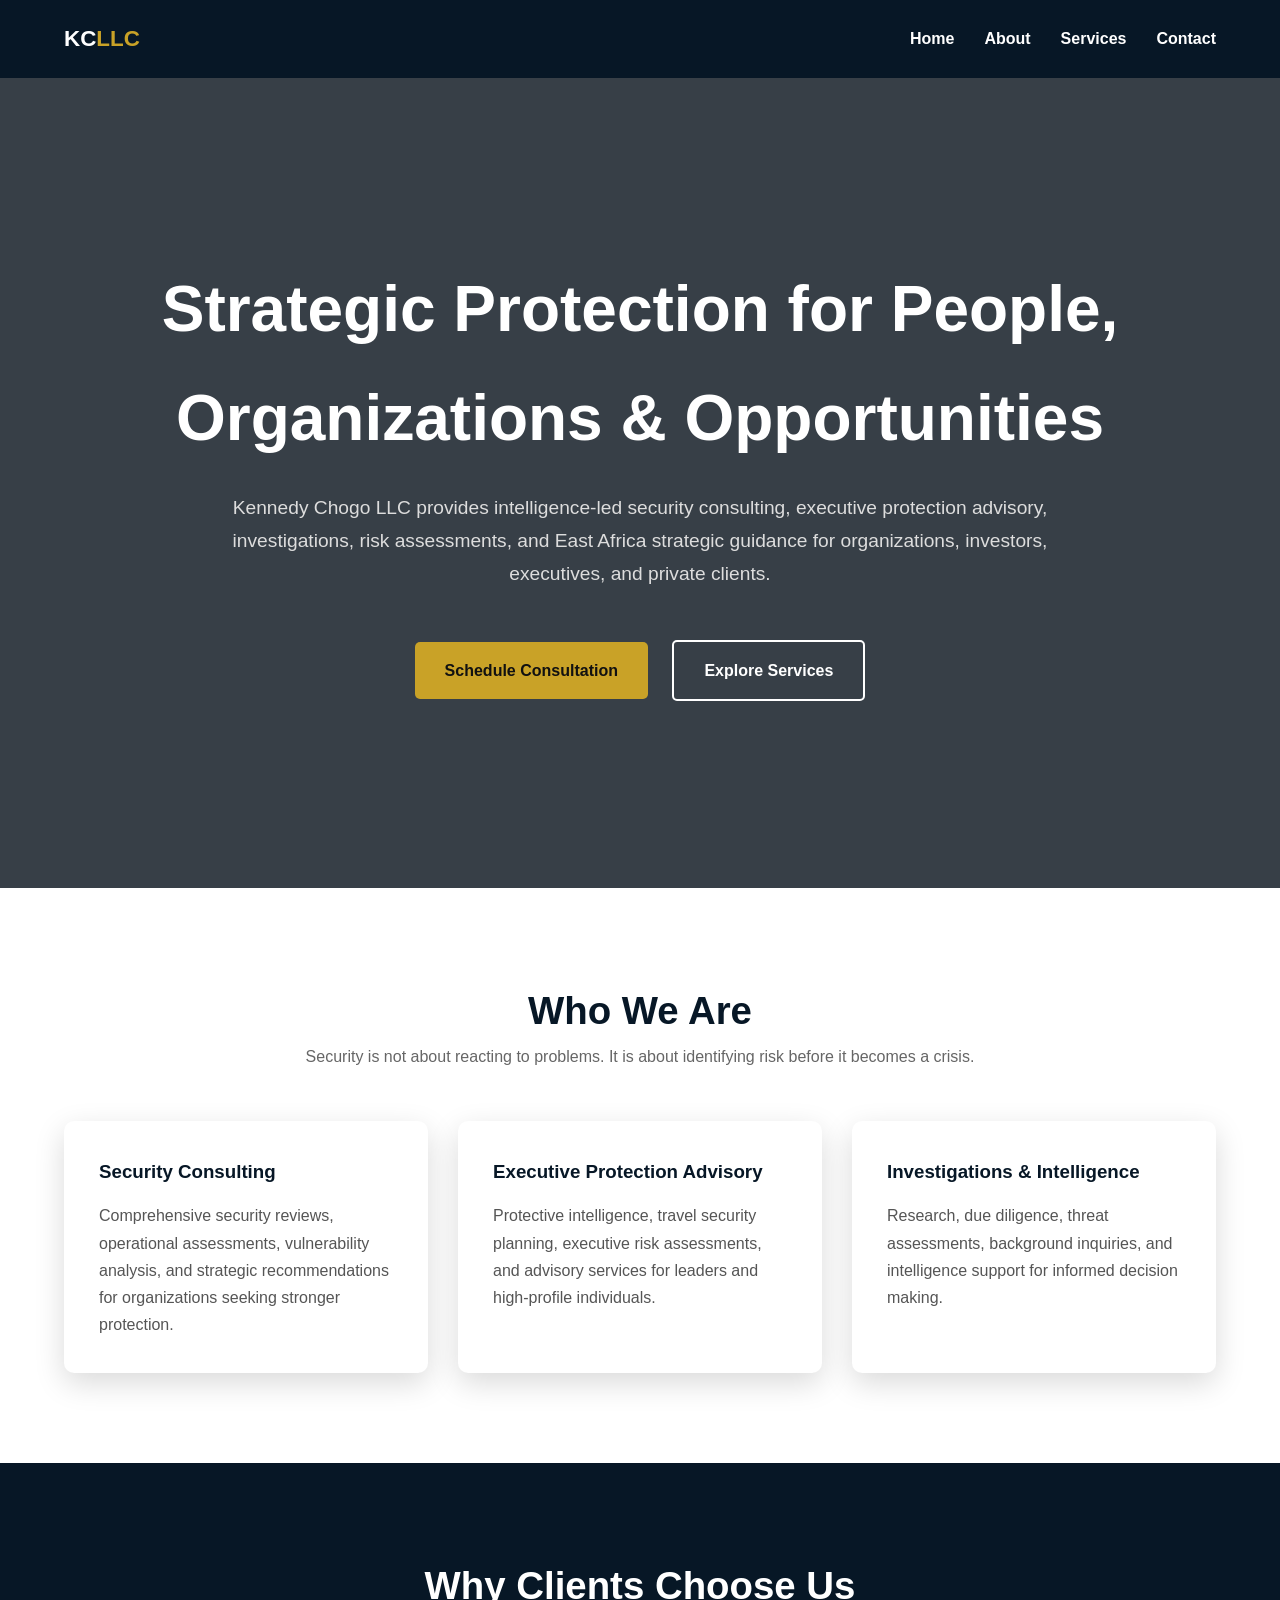
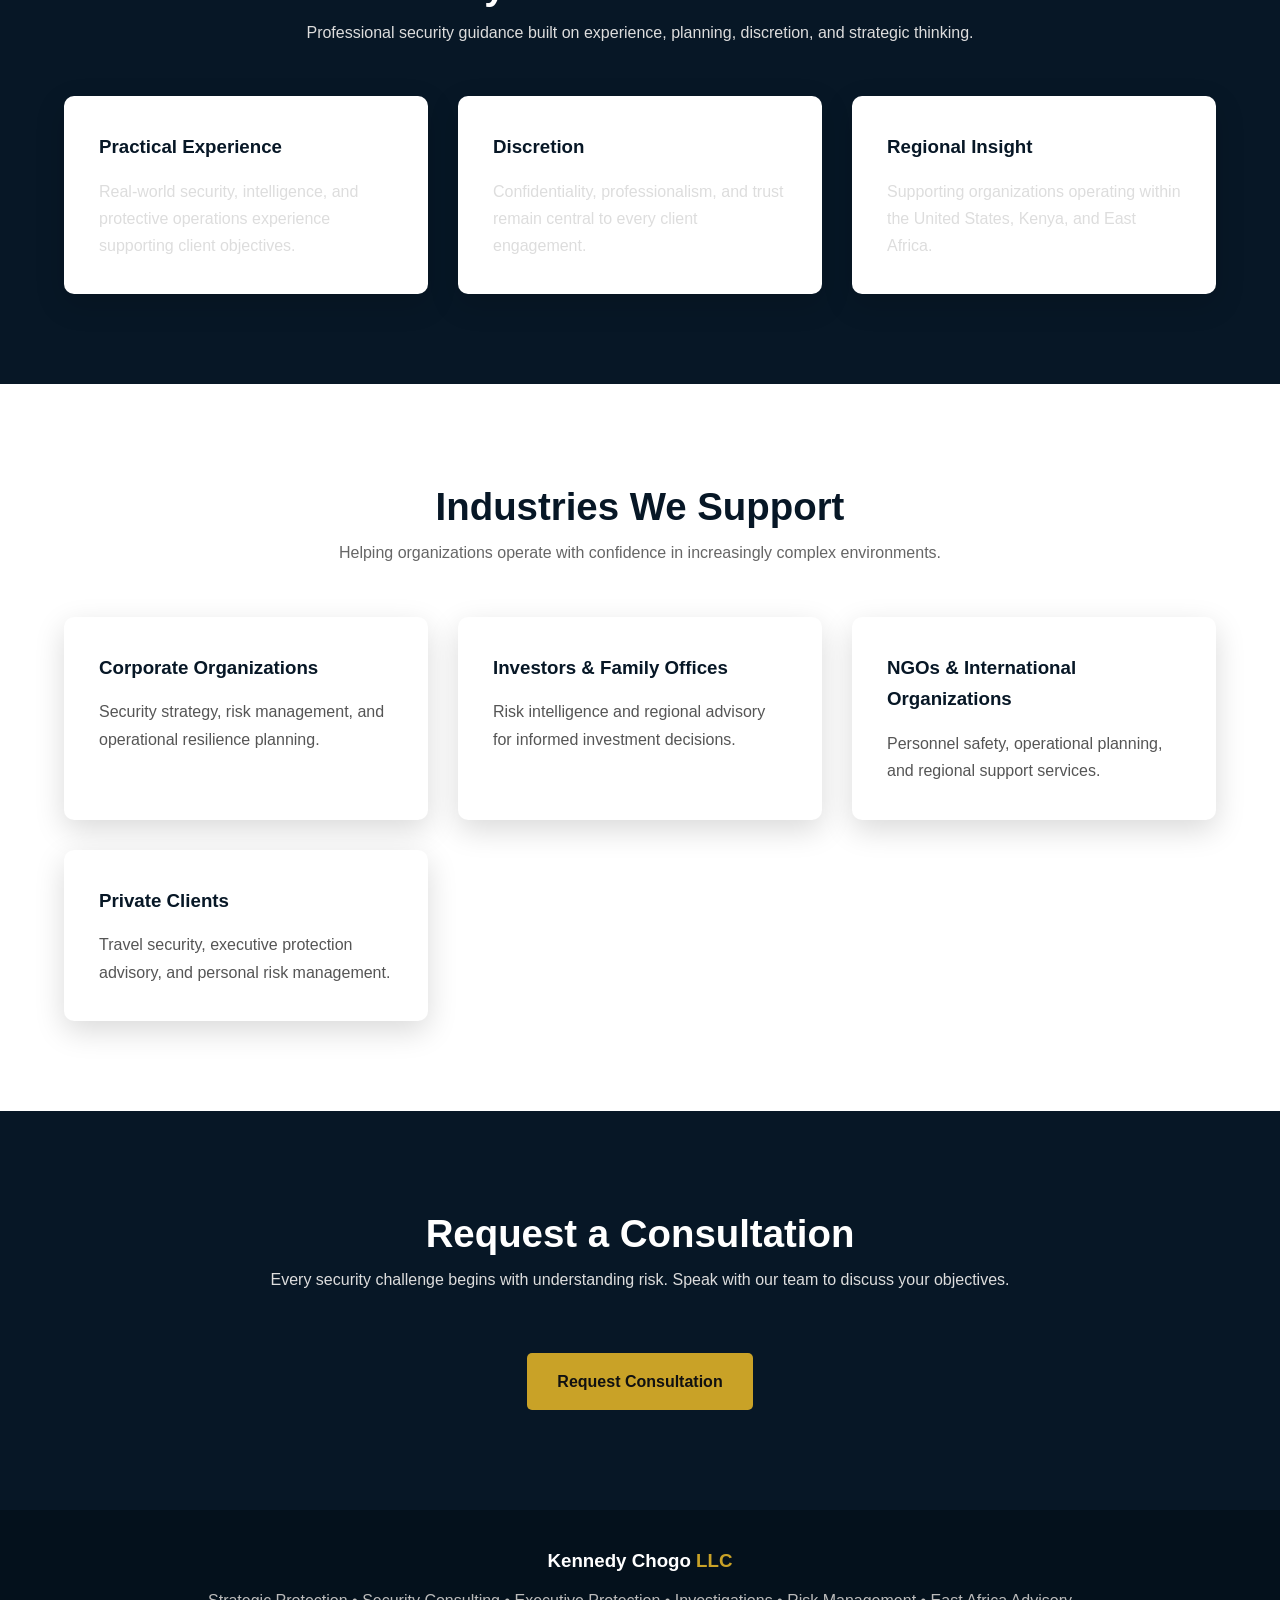
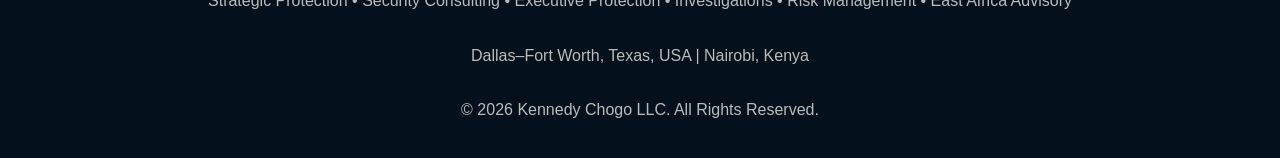
==== commit e99fcc17: "Add files via upload" ====
--- a/index.html
+++ b/index.html
@@ -1,321 +1,283 @@
 <!DOCTYPE html>
 <html lang="en">
 <head>
-    <meta charset="UTF-8">
-    <meta name="viewport" content="width=device-width, initial-scale=1.0">
-    <title>Kennedy Chogo LLC | Strategic Protection & Security Consulting</title>
-    <meta name="description" content="Kennedy Chogo LLC provides elite strategic security consulting, executive protection advisory, and intelligence services worldwide. Over 23 years of excellence.">
-    
-    <!-- Open Graph Tags -->
-    <meta property="og:title" content="Kennedy Chogo LLC | Strategic Protection">
-    <meta property="og:description" content="Elite international consulting, intelligence, and executive protection advisory firm led by Kennedy Chogo.">
-    <meta property="og:type" content="website">
-    <meta property="og:url" content="https://kennedychogo.com">
-    <meta property="og:image" content="images/logo.png">
-
-    <!-- Fonts & Icons -->
-    <link rel="preconnect" href="https://fonts.googleapis.com">
-    <link rel="preconnect" href="https://fonts.gstatic.com" crossorigin>
-    <link href="https://fonts.googleapis.com/css2?family=Cinzel:wght@500;700&family=Inter:wght@300;400;500;600&display=swap" rel="stylesheet">
-    <link rel="stylesheet" href="https://cdnjs.cloudflare.com/ajax/libs/font-awesome/6.4.0/css/all.min.css">
-    
-    <link rel="stylesheet" href="styles.css">
-    <link rel="icon" type="image/png" href="images/logo.png">
-
-    <!-- Schema.org Markup -->
-    <script type="application/ld+json">
-    {
-      "@context": "https://schema.org",
-      "@type": "Organization",
-      "name": "Kennedy Chogo LLC",
-      "url": "https://kennedychogo.com",
-      "logo": "images/logo.png",
-      "description": "Strategic Security Consulting, Executive Protection Advisory, Intelligence Services, and Risk Management.",
-      "contactPoint": {
-        "@type": "ContactPoint",
-        "email": "kennedy@kennedychogo.com",
-        "contactType": "professional advisory"
-      }
-    }
-    </script>
+<meta charset="UTF-8">
+<meta name="viewport" content="width=device-width, initial-scale=1.0">
+<title>Kennedy Chogo LLC | Strategic Protection</title>
+
+<link rel="stylesheet" href="styles.css">
 </head>
-<body class="dark-bg">
-
-    <!-- Top Navigation Bar -->
-    <header class="main-header">
-        <div class="container header-container">
-            <a href="index.html" class="logo-area">
-                <img src="images/logo.png" alt="Kennedy Chogo LLC Logo" class="nav-logo">
-                <div class="brand-text">
-                    <span class="brand-name">KENNEDY CHOGO LLC</span>
-                    <span class="brand-tagline">STRATEGIC PROTECTION</span>
-                </div>
-            </a>
-            <nav class="desktop-nav">
-                <a href="index.html" class="nav-link active">Home</a>
-                <a href="about.html" class="nav-link">About</a>
-                <a href="services.html" class="nav-link">Services</a>
-                <a href="industries.html" class="nav-link">Industries</a>
-                <a href="insights.html" class="nav-link">Insights</a>
-                <a href="kennybot.html" class="nav-link">KennyBot™</a>
-                <a href="contact.html" class="cta-button-nav">Consultation</a>
-            </nav>
-            <button class="mobile-toggle" aria-label="Toggle Navigation">
-                <span class="bar"></span>
-                <span class="bar"></span>
-                <span class="bar"></span>
-            </button>
-        </div>
-    </header>
-
-    <!-- Mobile Drawer Menu -->
-    <div class="mobile-menu-drawer">
-        <nav class="mobile-nav-links">
-            <a href="index.html" class="mobile-link active">Home</a>
-            <a href="about.html" class="mobile-link">About</a>
-            <a href="services.html" class="mobile-link">Services</a>
-            <a href="industries.html" class="mobile-link">Industries</a>
-            <a href="insights.html" class="mobile-link">Insights</a>
-            <a href="kennybot.html" class="mobile-link">KennyBot™</a>
-            <a href="contact.html" class="mobile-cta">Schedule Consultation</a>
-        </nav>
-    </div>
-
-    <!-- Hero Section -->
-    <section class="hero-section">
-        <div class="hero-canvas-container">
-            <canvas id="heroCanvas"></canvas>
-        </div>
-        <div class="container hero-content text-center">
-            <div class="hero-badge fade-in-up">INTELLIGENCE • PROTECTION • STRATEGY</div>
-            <h1 class="hero-headline fade-in-up delay-1">Protecting People.<br>Managing Risk.<br>Enabling Opportunity.</h1>
-            <p class="hero-subheadline fade-in-up delay-2">Strategic Security Consulting, Executive Protection Advisory, Intelligence Services, Investigations, and Risk Management across global theaters.</p>
-            <div class="hero-actions fade-in-up delay-3">
-                <a href="contact.html" class="btn btn-primary">Schedule Consultation</a>
-                <a href="kennybot.html" class="btn btn-secondary"><i class="fa-solid fa-robot"></i> Talk To KennyBot™</a>
-            </div>
-        </div>
-    </section>
-
-    <!-- Overview Section -->
-    <section class="section section-padding border-bottom">
-        <div class="container grid grid-2 gap-4 align-center">
-            <div class="reveal-left">
-                <h2 class="section-title">The Standard of Global Advisory</h2>
-                <p class="text-muted leading-relaxed">Kennedy Chogo LLC is an elite international corporate intelligence, strategic security, and executive protection advisory firm. We do not offer simple guard placement; we construct defensive architectures and synthesize localized geopolitical intelligence to safeguard executive operations, assets, and capital allocations globally.</p>
-                <div class="stats-row mt-3">
-                    <div class="stat-item">
-                        <span class="stat-number">23+</span>
-                        <span class="stat-label">Years Field Experience</span>
-                    </div>
-                    <div class="stat-item">
-                        <span class="stat-number">Global</span>
-                        <span class="stat-label">Operational Network</span>
-                    </div>
-                </div>
-            </div>
-            <div class="relative reveal-right placeholder-image-container">
-                <div class="abstract-graphic-box"></div>
-                <img src="images/logo.png" alt="Kennedy Chogo LLC Strategic Crest" class="centered-brand-image">
-            </div>
-        </div>
-    </section>
-
-    <!-- Services Grid Summary -->
-    <section class="section section-padding bg-tint border-bottom">
-        <div class="container">
-            <div class="text-center mb-4">
-                <h2 class="section-title mx-auto">Core Operational Capabilities</h2>
-                <p class="section-subtitle mx-auto">Symmetric and asymmetric corporate risk mitigation architectures engineered for absolute discretion.</p>
-            </div>
-            <div class="grid grid-3 gap-2">
-                <div class="card service-card reveal-up">
-                    <div class="card-icon"><i class="fa-solid fa-shield-halved"></i></div>
-                    <h3>Executive Protection Advisory</h3>
-                    <p class="card-text text-muted">Advanced close protection operational frameworks designed for corporate executives, high-net-worth families, and dignitaries operating in high-threat profiles.</p>
-                    <a href="services.html" class="card-link">Review Protocol <i class="fa-solid fa-arrow-right"></i></a>
-                </div>
-                <div class="card service-card reveal-up delay-1">
-                    <div class="card-icon"><i class="fa-solid fa-building-shield"></i></div>
-                    <h3>Strategic Security Consulting</h3>
-                    <p class="card-text text-muted">Comprehensive corporate threat analysis, physical perimeter vulnerability assessments, and continuity architecture mapping globally.</p>
-                    <a href="services.html" class="card-link">Review Protocol <i class="fa-solid fa-arrow-right"></i></a>
-                </div>
-                <div class="card service-card reveal-up delay-2">
-                    <div class="card-icon"><i class="fa-solid fa-globe"></i></div>
-                    <h3>East Africa Advisory</h3>
-                    <p class="card-text text-muted">Specialized corporate navigation, localized infrastructure reconnaissance, and logistical intelligence mappings throughout the East African theater.</p>
-                    <a href="services.html" class="card-link">Review Protocol <i class="fa-solid fa-arrow-right"></i></a>
-                </div>
-            </div>
-            <div class="text-center mt-3">
-                <a href="services.html" class="btn btn-secondary">Explore Comprehensive Capabilities</a>
-            </div>
-        </div>
-    </section>
-
-    <!-- Industries Served Overview -->
-    <section class="section section-padding border-bottom">
-        <div class="container text-center">
-            <h2 class="section-title mx-auto">The Sectors We Protect</h2>
-            <p class="section-subtitle mx-auto">Providing advanced threat analysis and defense orchestration for major institutional sectors.</p>
-            <div class="industries-ticker mt-3">
-                <div class="ticker-item"><i class="fa-solid fa-building"></i> Corporate Sector</div>
-                <div class="ticker-item"><i class="fa-solid fa-user-tie"></i> Private Clients</div>
-                <div class="ticker-item"><i class="fa-solid fa-microchip"></i> Technology</div>
-                <div class="ticker-item"><i class="fa-solid fa-hand-holding-heart"></i> NGOs</div>
-                <div class="ticker-item"><i class="fa-solid fa-chart-line"></i> Capital Investors</div>
-            </div>
-            <div class="mt-3">
-                <a href="industries.html" class="link-styled">View Full Industry Target Mapping</a>
-            </div>
-        </div>
-    </section>
-
-    <!-- Founder Brief Section -->
-    <section class="section section-padding bg-tint border-bottom">
-        <div class="container grid grid-2 gap-4 align-center">
-            <div class="reveal-left text-center-mobile">
-                <div class="founder-badge">FOUNDER PROFILE</div>
-                <h2 class="section-title">Kennedy Chogo</h2>
-                <p class="lead-text accent-text text-uppercase tracking-wider font-semibold">23+ Years of Uncompromising Security Execution</p>
-                <p class="text-muted leading-relaxed">Leveraging over two decades of highly specialized strategic protection operational experience, Kennedy Chogo provides unique insight and discrete management parameters to multinational boards, governmental entities, and private families globally.</p>
-                <a href="about.html" class="btn btn-secondary mt-2">Examine Professional Biography</a>
-            </div>
-            <div class="reveal-right flex-center">
-                <div class="executive-portrait-placeholder">
-                    <i class="fa-solid fa-user-secret portrait-icon"></i>
-                    <div class="portrait-overlay">
-                        <span>Kennedy Chogo</span>
-                        <small>Principal Advisor</small>
-                    </div>
-                </div>
-            </div>
-        </div>
-    </section>
-
-    <!-- Why Choose Us -->
-    <section class="section section-padding border-bottom">
-        <div class="container">
-            <div class="text-center mb-4">
-                <h2 class="section-title mx-auto">The Core Pillars of Excellence</h2>
-            </div>
-            <div class="grid grid-3 gap-2">
-                <div class="pillar-box text-center reveal-up">
-                    <div class="pillar-icon"><i class="fa-solid fa-brain"></i></div>
-                    <h4>Strategic Thinking</h4>
-                    <p class="text-muted small">We look past immediate parameters to design forward-looking multi-layered defense architectures.</p>
-                </div>
-                <div class="pillar-box text-center reveal-up delay-1">
-                    <div class="pillar-icon"><i class="fa-solid fa-eye-slash"></i></div>
-                    <h4>Absolute Confidentiality</h4>
-                    <p class="text-muted small">Our communication strategies and logistical plans utilize maximum security parameters.</p>
-                </div>
-                <div class="pillar-box text-center reveal-up delay-2">
-                    <div class="pillar-icon"><i class="fa-solid fa-passport"></i></div>
-                    <h4>International Perspective</h4>
-                    <p class="text-muted small">Bridging Western operational matrices directly with complex geopolitical regions natively.</p>
-                </div>
-            </div>
-        </div>
-    </section>
-
-    <!-- KennyBot Banner -->
-    <section class="section section-padding bg-purple border-bottom relative overflow-hidden">
-        <div class="ambient-glow"></div>
-        <div class="container text-center relative z-10">
-            <h2 class="section-title text-white mx-auto">Deploy AI Geopolitical Guidance</h2>
-            <p class="section-subtitle text-silver mx-auto">Interact instantly with KennyBot™, our tailored corporate protection advisory engine.</p>
-            <a href="kennybot.html" class="btn btn-primary mt-2"><i class="fa-solid fa-comments"></i> Initiate KennyBot™ Session</a>
-        </div>
-    </section>
-
-    <!-- Insights Preview -->
-    <section class="section section-padding border-bottom">
-        <div class="container">
-            <div class="flex-between align-end mb-4 flex-wrap gap-1">
-                <div>
-                    <h2 class="section-title">Strategic Insights</h2>
-                    <p class="text-muted">Intelligence briefs compiled for modern corporate operations.</p>
-                </div>
-                <a href="insights.html" class="btn btn-secondary">Access Intelligence Briefs</a>
-            </div>
-            <div class="grid grid-2 gap-2">
-                <article class="card insight-preview-card reveal-left">
-                    <span class="insight-tag">Intelligence</span>
-                    <h3>Asymmetric Threat Landscapes in Emerging East African Markets</h3>
-                    <p class="text-muted small">An executive advisory detailing operational infrastructure stability indices and localized logistical parameters.</p>
-                    <a href="insights.html" class="link-styled mt-2 block">Read Briefing</a>
-                </article>
-                <article class="card insight-preview-card reveal-right">
-                    <span class="insight-tag">Executive Protection</span>
-                    <h3>Modern Corporate Counter-Surveillance Implementations</h3>
-                    <p class="text-muted small">Analyzing common physical data extraction tactics used against travelling executive teams in global financial transit centers.</p>
-                    <a href="insights.html" class="link-styled mt-2 block">Read Briefing</a>
-                </article>
-            </div>
-        </div>
-    </section>
-
-    <!-- Contact CTA Preview -->
-    <section class="section section-padding bg-tint text-center">
-        <div class="container">
-            <h2 class="section-title mx-auto">Engage High-Level Advisory</h2>
-            <p class="section-subtitle mx-auto mb-3">Initiate a secure conduit to evaluate corporate threat postures or arrange specialized international close protection support.</p>
-            <a href="contact.html" class="btn btn-primary btn-large">Request Secure Consultation</a>
-        </div>
-    </section>
-
-    <!-- Footer -->
-    <footer class="main-footer">
-        <div class="container grid grid-4 gap-3 footer-top">
-            <div>
-                <div class="logo-area mb-2">
-                    <img src="images/logo.png" alt="Logo" class="footer-logo">
-                    <div class="brand-text">
-                        <span class="brand-name text-white">KENNEDY CHOGO LLC</span>
-                        <span class="brand-tagline">STRATEGIC PROTECTION</span>
-                    </div>
-                </div>
-                <p class="text-muted small leading-relaxed">High-level international strategic consulting, corporate investigations, advanced intelligence advisory, and tactical close defense orchestration.</p>
-            </div>
-            <div>
-                <h5>Operational Matrix</h5>
-                <ul class="footer-links">
-                    <li><a href="services.html">Security Consulting</a></li>
-                    <li><a href="services.html">Executive Protection</a></li>
-                    <li><a href="services.html">Intelligence Services</a></li>
-                    <li><a href="services.html">East Africa Advisory</a></li>
-                </ul>
-            </div>
-            <div>
-                <h5>Firm Architecture</h5>
-                <ul class="footer-links">
-                    <li><a href="about.html">About The Firm</a></li>
-                    <li><a href="industries.html">Industries Served</a></li>
-                    <li><a href="insights.html">Strategic Insights</a></li>
-                    <li><a href="kennybot.html">KennyBot™ AI Portal</a></li>
-                </ul>
-            </div>
-            <div>
-                <h5>Secure Conduit</h5>
-                <p class="text-muted small mb-2">Direct secure routing channel:</p>
-                <a href="mailto:kennedy@kennedychogo.com" class="footer-email"><i class="fa-solid fa-envelope"></i> kennedy@kennedychogo.com</a>
-            </div>
-        </div>
-        <div class="footer-bottom border-top text-center">
-            <div class="container">
-                <p class="text-muted small">&copy; 2026 Kennedy Chogo LLC. All Rights Reserved. Strategic Security Consulting & Geopolitical Advisory. Hosted Securely.</p>
-            </div>
-        </div>
-    </footer>
-
-    <!-- Global Floating Bot Shortcut -->
-    <a href="kennybot.html" class="floating-bot-trigger" aria-label="Talk to KennyBot">
-        <i class="fa-solid fa-robot"></i>
-        <span class="pulse-ring"></span>
-    </a>
-
-    <script src="script.js"></script>
+
+<body>
+
+<header>
+<div class="container">
+<nav class="navbar">
+
+<a href="index.html" class="logo">
+KC<span>LLC</span>
+</a>
+
+<ul class="nav-links">
+<li><a href="index.html">Home</a></li>
+<li><a href="about.html">About</a></li>
+<li><a href="services.html">Services</a></li>
+<li><a href="contact.html">Contact</a></li>
+</ul>
+
+</nav>
+</div>
+</header>
+
+<section class="hero">
+
+<div class="container hero-content">
+
+<h1>
+Strategic Protection for People, Organizations & Opportunities
+</h1>
+
+<p>
+Kennedy Chogo LLC provides intelligence-led security consulting,
+executive protection advisory, investigations, risk assessments,
+and East Africa strategic guidance for organizations, investors,
+executives, and private clients.
+</p>
+
+<div class="hero-buttons">
+
+<a href="contact.html" class="btn btn-primary">
+Schedule Consultation
+</a>
+
+<a href="services.html" class="btn btn-outline">
+Explore Services
+</a>
+
+</div>
+
+</div>
+
+</section>
+
+<section>
+
+<div class="container">
+
+<div class="section-title">
+
+<h2>Who We Are</h2>
+
+<p>
+Security is not about reacting to problems.
+It is about identifying risk before it becomes a crisis.
+</p>
+
+</div>
+
+<div class="grid">
+
+<div class="card">
+<h3>Security Consulting</h3>
+<p>
+Comprehensive security reviews, operational assessments,
+vulnerability analysis, and strategic recommendations
+for organizations seeking stronger protection.
+</p>
+</div>
+
+<div class="card">
+<h3>Executive Protection Advisory</h3>
+<p>
+Protective intelligence, travel security planning,
+executive risk assessments, and advisory services
+for leaders and high-profile individuals.
+</p>
+</div>
+
+<div class="card">
+<h3>Investigations & Intelligence</h3>
+<p>
+Research, due diligence, threat assessments,
+background inquiries, and intelligence support
+for informed decision making.
+</p>
+</div>
+
+</div>
+
+</div>
+
+</section>
+
+<section class="dark">
+
+<div class="container">
+
+<div class="section-title">
+
+<h2>Why Clients Choose Us</h2>
+
+<p>
+Professional security guidance built on experience,
+planning, discretion, and strategic thinking.
+</p>
+
+</div>
+
+<div class="grid">
+
+<div class="card">
+
+<h3>Practical Experience</h3>
+
+<p>
+Real-world security, intelligence, and protective
+operations experience supporting client objectives.
+</p>
+
+</div>
+
+<div class="card">
+
+<h3>Discretion</h3>
+
+<p>
+Confidentiality, professionalism, and trust remain
+central to every client engagement.
+</p>
+
+</div>
+
+<div class="card">
+
+<h3>Regional Insight</h3>
+
+<p>
+Supporting organizations operating within
+the United States, Kenya, and East Africa.
+</p>
+
+</div>
+
+</div>
+
+</div>
+
+</section>
+
+<section>
+
+<div class="container">
+
+<div class="section-title">
+
+<h2>Industries We Support</h2>
+
+<p>
+Helping organizations operate with confidence
+in increasingly complex environments.
+</p>
+
+</div>
+
+<div class="grid">
+
+<div class="card">
+<h3>Corporate Organizations</h3>
+<p>
+Security strategy, risk management,
+and operational resilience planning.
+</p>
+</div>
+
+<div class="card">
+<h3>Investors & Family Offices</h3>
+<p>
+Risk intelligence and regional advisory
+for informed investment decisions.
+</p>
+</div>
+
+<div class="card">
+<h3>NGOs & International Organizations</h3>
+<p>
+Personnel safety, operational planning,
+and regional support services.
+</p>
+</div>
+
+<div class="card">
+<h3>Private Clients</h3>
+<p>
+Travel security, executive protection advisory,
+and personal risk management.
+</p>
+</div>
+
+</div>
+
+</div>
+
+</section>
+
+<section class="dark">
+
+<div class="container">
+
+<div class="section-title">
+
+<h2>Request a Consultation</h2>
+
+<p>
+Every security challenge begins with understanding risk.
+Speak with our team to discuss your objectives.
+</p>
+
+</div>
+
+<div style="text-align:center;">
+
+<a href="contact.html" class="btn btn-primary">
+Request Consultation
+</a>
+
+</div>
+
+</div>
+
+</section>
+
+<footer>
+
+<div class="container">
+
+<h3>
+Kennedy Chogo <span>LLC</span>
+</h3>
+
+<p>
+Strategic Protection • Security Consulting • Executive Protection •
+Investigations • Risk Management • East Africa Advisory
+</p>
+
+<br>
+
+<p>
+Dallas–Fort Worth, Texas, USA | Nairobi, Kenya
+</p>
+
+<br>
+
+<p>
+© 2026 Kennedy Chogo LLC. All Rights Reserved.
+</p>
+
+</div>
+
+</footer>
+
+<script src="script.js"></script>
+
 </body>
 </html>
--- a/styles.css
+++ b/styles.css
@@ -1,690 +1,287 @@
-/* --- Core Standard Layout Engine Reset & Color Definitions --- */
-:root {
-    --primary-purple: #2E0A8C;
-    --primary-red: #E10600;
-    --dark-bg: #0B1020;
-    --tint-bg: #11182E;
-    --card-bg: #16203D;
-    --white: #FFFFFF;
-    --silver: #C0C0C0;
-    --text-muted: #8E9BB4;
-    --border-color: #24325C;
-    --font-sans: 'Inter', sans-serif;
-    --font-serif: 'Cinzel', serif;
-}
-
-* {
-    margin: 0;
-    padding: 0;
-    box-sizing: border-box;
-    scroll-behavior: smooth;
-}
-
-body {
-    background-color: var(--dark-bg);
-    color: var(--white);
-    font-family: var(--font-sans);
-    line-height: 1.6;
-    overflow-x: hidden;
-}
-
-.dark-bg { background-color: var(--dark-bg); }
-.h-screen { min-height: 100vh; }
-.flex { display: flex; }
-.flex-column { display: flex; flex-direction: column; }
-.flex-grow { flex-grow: 1; }
-.no-shrink { flex-shrink: 0; }
-.w-full { width: 100%; }
-.text-center { text-center: center; text-align: center; }
-.text-uppercase { text-transform: uppercase; }
-.tracking-wider { letter-spacing: 0.08em; }
-.font-semibold { font-weight: 600; }
-.block { display: block; }
-.hidden { display: none !important; }
-.relative { position: relative; }
-.overflow-hidden { overflow: hidden; }
-.z-10 { position: relative; z-index: 10; }
-.mt-1 { margin-top: 0.5rem; }
-.mt-2 { margin-top: 1rem; }
-.mt-3 { margin-top: 2rem; }
-.mt-4 { margin-top: 4rem; }
-.mb-2 { margin-bottom: 1rem; }
-.mb-3 { margin-bottom: 2rem; }
-.mb-4 { margin-bottom: 3.5rem; }
-.mx-auto { margin-left: auto; margin-right: auto; }
-.gap-1 { gap: 0.5rem; }
-.gap-2 { gap: 1.5rem; }
-.gap-3 { gap: 2.5rem; }
-.gap-4 { gap: 4rem; }
-.align-center { align-items: center; }
-.align-end { align-items: flex-end; }
-.flex-center { display: flex; justify-content: center; align-items: center; }
-.flex-between { display: flex; justify-content: space-between; }
-.flex-wrap { flex-wrap: wrap; }
-
-.container {
-    width: 100%;
-    max-width: 1240px;
-    margin: 0 auto;
-    padding: 0 2rem;
-}
-
-.grid { display: grid; }
-.grid-2 { grid-template-columns: repeat(2, 1fr); }
-.grid-3 { grid-template-columns: repeat(3, 1fr); }
-.grid-4 { grid-template-columns: repeat(4, 1fr); }
-.grid-3-1 { grid-template-columns: 3fr 1fr; }
-
-.section-padding { padding: 6.5rem 0; }
-.bg-tint { background-color: var(--tint-bg); }
-.bg-purple { background-color: var(--primary-purple); }
-.border-top { border-top: 1px solid var(--border-color); }
-.border-bottom { border-bottom: 1px solid var(--border-color); }
-
-/* --- Typography Patterns --- */
-h1, h2, h3, h4, .font-cinzel {
-    font-family: var(--font-serif);
-    letter-spacing: 0.03em;
-    font-weight: 700;
-}
-h1 { font-size: 3rem; line-height: 1.2; }
-h2 { font-size: 2.2rem; margin-bottom: 1rem; position: relative; }
-h3 { font-size: 1.4rem; margin-bottom: 0.5rem; color: var(--white); }
-h4 { font-size: 1.15rem; color: var(--white); }
-p { color: var(--text-muted); font-weight: 300; font-size: 1.05rem; }
-.text-muted { color: var(--text-muted); }
-.text-silver { color: var(--silver); }
-.accent-text { color: var(--primary-red); }
-.small { font-size: 0.95rem; }
-.extra-small { font-size: 0.85rem; }
-.leading-relaxed { line-height: 1.7; }
-
-.section-title {
-    max-width: 700px;
-}
-.section-subtitle {
-    font-size: 1.15rem;
-    color: var(--text-muted);
-    max-width: 650px;
-    margin-top: 0.5rem;
-}
-
-/* --- Interface Buttons & Links --- */
-.btn {
-    display: inline-flex;
-    align-items: center;
-    justify-content: center;
-    padding: 1rem 2.2rem;
-    font-size: 0.9rem;
-    text-transform: uppercase;
-    letter-spacing: 0.08em;
-    font-weight: 500;
-    text-decoration: none;
-    transition: all 0.4s ease;
-    cursor: pointer;
-    border: 1px solid transparent;
-}
-.btn-primary {
-    background-color: var(--primary-purple);
-    color: var(--white);
-    box-shadow: 0 4px 15px rgba(46, 10, 140, 0.3);
-}
-.btn-primary:hover {
-    background-color: transparent;
-    border-color: var(--white);
-    transform: translateY(-2px);
-}
-.btn-secondary {
-    background-color: transparent;
-    border-color: var(--border-color);
-    color: var(--white);
-}
-.btn-secondary:hover {
-    background-color: var(--white);
-    color: var(--dark-bg);
-    transform: translateY(-2px);
-}
-.btn-small { padding: 0.6rem 1.4rem; font-size: 0.8rem; }
-.btn-large { padding: 1.2rem 3rem; font-size: 1rem; }
-.link-styled {
-    color: var(--white);
-    text-decoration: none;
-    font-size: 0.9rem;
-    text-transform: uppercase;
-    letter-spacing: 0.05em;
-    font-weight: 600;
-    transition: color 0.3s ease;
-}
-.link-styled:hover { color: var(--primary-red); }
-
-/* --- Header & Layout Menus --- */
-.main-header {
-    position: fixed;
-    top: 0;
-    left: 0;
-    width: 100%;
-    height: 90px;
-    background-color: rgba(11, 16, 32, 0.92);
-    backdrop-filter: blur(10px);
-    border-bottom: 1px solid rgba(36, 50, 92, 0.5);
-    z-index: 1000;
-    transition: background-color 0.4s ease;
-}
-.main-header.scrolled {
-    background-color: var(--dark-bg);
-    height: 80px;
-}
-.header-container {
-    display: flex;
-    justify-content: space-between;
-    align-items: center;
-    height: 100%;
-}
-.logo-area {
-    display: flex;
-    align-items: center;
-    text-decoration: none;
-}
-.nav-logo {
-    height: 52px;
-    width: auto;
-    margin-right: 0.8rem;
-}
-.brand-text { display: flex; flex-direction: column; }
-.brand-name {
-    font-family: var(--font-serif);
-    font-weight: 700;
-    font-size: 1.1rem;
-    color: var(--white);
-    letter-spacing: 0.05em;
-    line-height: 1.1;
-}
-.brand-tagline {
-    font-size: 0.65rem;
-    color: var(--primary-red);
-    letter-spacing: 0.2em;
-    font-weight: 600;
-    margin-top: 2px;
-}
-.desktop-nav { display: flex; align-items: center; gap: 2rem; }
-.nav-link {
-    color: var(--text-muted);
-    text-decoration: none;
-    font-size: 0.88rem;
-    font-weight: 400;
-    transition: color 0.3s ease;
-}
-.nav-link:hover, .nav-link.active { color: var(--white); }
-.cta-button-nav {
-    border: 1px solid var(--primary-red);
-    padding: 0.55rem 1.3rem;
-    font-size: 0.8rem;
-    text-transform: uppercase;
-    letter-spacing: 0.05em;
-    color: var(--white);
-    text-decoration: none;
-    transition: all 0.3s ease;
-}
-.cta-button-nav:hover, .cta-button-nav.active { background-color: var(--primary-red); }
-
-/* --- Mobile Navigation Drawer System --- */
-.mobile-toggle {
-    display: none;
-    flex-direction: column;
-    justify-content: space-between;
-    width: 24px;
-    height: 18px;
-    background: transparent;
-    border: none;
-    cursor: pointer;
-}
-.mobile-toggle .bar {
-    width: 100%;
-    height: 2px;
-    background-color: var(--white);
-    transition: all 0.3s ease;
-}
-.mobile-menu-drawer {
-    position: fixed;
-    top: 90px;
-    left: -100%;
-    width: 100%;
-    height: calc(100vh - 90px);
-    background-color: var(--dark-bg);
-    z-index: 999;
-    padding: 3rem 2rem;
-    transition: left 0.4s cubic-bezier(0.77, 0, 0.175, 1);
-}
-.mobile-menu-drawer.active { left: 0; }
-.mobile-nav-links { display: flex; flex-direction: column; gap: 2rem; }
-.mobile-link {
-    font-family: var(--font-serif);
-    font-size: 1.6rem;
-    color: var(--text-muted);
-    text-decoration: none;
-}
-.mobile-link.active { color: var(--white); }
-.mobile-cta {
-    margin-top: 1.5rem;
-    border: 1px solid var(--primary-purple);
-    padding: 1rem;
-    text-align: center;
-    color: var(--white);
-    text-decoration: none;
-    text-transform: uppercase;
-    font-size: 0.9rem;
-    letter-spacing: 0.05em;
-    background-color: var(--primary-purple);
-}
-
-/* --- Hero Architecture Framework --- */
-.hero-section {
-    position: relative;
-    height: 100vh;
-    display: flex;
-    align-items: center;
-    justify-content: center;
-    padding-top: 90px;
-    overflow: hidden;
-    background: radial-gradient(circle at center, rgba(46, 10, 140, 0.15) 0%, rgba(11, 16, 32, 1) 75%);
-}
-.hero-canvas-container {
-    position: absolute;
-    top: 0;
-    left: 0;
-    width: 100%;
-    height: 100%;
-    pointer-events: none;
-    opacity: 0.45;
-}
-.hero-content { position: relative; z-index: 10; max-width: 900px; }
-.hero-badge {
-    font-size: 0.85rem;
-    letter-spacing: 0.25em;
-    color: var(--primary-red);
-    font-weight: 600;
-    margin-bottom: 1.5rem;
-}
-.hero-headline {
-    font-size: 3.8rem;
-    line-height: 1.15;
-    margin-bottom: 1.8rem;
-}
-.hero-subheadline {
-    font-size: 1.25rem;
-    color: var(--text-silver);
-    max-width: 720px;
-    margin: 0 auto 2.5rem auto;
-    font-weight: 300;
-}
-.hero-actions { display: flex; justify-content: center; gap: 1.5rem; }
-
-/* --- Inner Page Sub-Hero Banner --- */
-.inner-hero {
-    padding: 10.5rem 0 6rem 0;
-    background-color: var(--tint-bg);
-    border-bottom: 1px solid var(--border-color);
-}
-.inner-hero-badge {
-    font-size: 0.8rem;
-    letter-spacing: 0.2em;
-    color: var(--primary-red);
-    font-weight: 600;
-    display: block;
-    margin-bottom: 0.5rem;
-}
-
-/* --- Cards and Architecture Units --- */
-.card {
-    background-color: var(--card-bg);
-    border: 1px solid var(--border-color);
-    padding: 2.8rem;
-    transition: all 0.4s cubic-bezier(0.165, 0.84, 0.44, 1);
-}
-.card:hover {
-    transform: translateY(-4px);
-    border-color: rgba(255,255,255,0.2);
-    box-shadow: 0 10px 30px rgba(0,0,0,0.3);
-}
-.card-icon { font-size: 2rem; color: var(--primary-red); margin-bottom: 1.5rem; }
-.card-text { font-size: 0.95rem; margin-bottom: 1.5rem; }
-.card-link {
-    color: var(--white);
-    text-decoration: none;
-    font-size: 0.85rem;
-    text-transform: uppercase;
-    font-weight: 600;
-    letter-spacing: 0.05em;
-}
-
-.pillar-box {
-    padding: 2rem;
-    border-right: 1px solid var(--border-color);
-}
-.pillar-box:last-child { border-right: none; }
-.pillar-icon { font-size: 2.2rem; color: var(--primary-purple); margin-bottom: 1rem; }
-
-.placeholder-image-container {
-    height: 380px;
-    background-color: var(--tint-bg);
-    border: 1px solid var(--border-color);
-}
-.abstract-graphic-box {
-    position: absolute;
-    width: 60px;
-    height: 60px;
-    border-top: 2px solid var(--primary-red);
-    border-left: 2px solid var(--primary-red);
-    top: -10px;
-    left: -10px;
-}
-.centered-brand-image {
-    max-height: 180px;
-    width: auto;
-    opacity: 0.8;
-}
-
-.executive-portrait-placeholder {
-    width: 320px;
-    height: 400px;
-    background-color: var(--card-bg);
-    border: 1px solid var(--border-color);
-    position: relative;
-}
-.portrait-icon { font-size: 5rem; color: var(--border-color); }
-.portrait-overlay {
-    position: absolute;
-    bottom: 0;
-    left: 0;
-    width: 100%;
-    padding: 1.5rem;
-    background: linear-gradient(transparent, rgba(11,16,32,0.95));
-    display: flex;
-    flex-direction: column;
-}
-
-/* --- Service Page Detailed Layout Blocks --- */
-.service-detailed-block {
-    background-color: var(--tint-bg);
-    border: 1px solid var(--border-color);
-    padding: 3.5rem;
-}
-.service-detailed-header { display: flex; align-items: center; gap: 1.5rem; margin-bottom: 1.5rem; }
-.service-icon-box {
-    width: 55px;
-    height: 55px;
-    background-color: var(--card-bg);
-    border: 1px solid var(--border-color);
-    color: var(--primary-red);
-    display: flex;
-    align-items: center;
-    justify-content: center;
-    font-size: 1.4rem;
-}
-.bullet-list { list-style: none; display: flex; flex-direction: column; gap: 0.6rem; }
-.bullet-list li { font-size: 0.95rem; color: var(--text-silver); display: flex; align-items: center; gap: 0.8rem; }
-.benefits-box {
-    background-color: var(--card-bg);
-    border-left: 3px solid var(--primary-purple);
-    padding: 1.8rem;
-}
-
-/* --- Industry Mapping Section Styles --- */
-.industry-card { padding: 2.2rem; text-align: left; }
-.industry-icon { font-size: 1.8rem; color: var(--primary-purple); margin-bottom: 1rem; }
-.industries-ticker {
-    display: flex;
-    justify-content: center;
-    gap: 2.5rem;
-    flex-wrap: wrap;
-}
-.ticker-item {
-    font-size: 1.1rem;
-    font-family: var(--font-serif);
-    color: var(--text-silver);
-}
-.ticker-item i { color: var(--primary-red); margin-right: 0.5rem; }
-
-/* --- Biography Timeline Framework --- */
-.timeline-wrapper {
-    position: relative;
-    max-width: 800px;
-    margin: 3rem auto 0 auto;
-    padding-left: 2rem;
-    border-left: 2px solid var(--border-color);
-}
-.timeline-item { position: relative; margin-bottom: 2.5rem; }
-.timeline-badge {
-    position: absolute;
-    left: calc(-2rem - 9px);
-    top: 4px;
-    width: 16px;
-    height: 16px;
-    border-radius: 50%;
-    background-color: var(--primary-red);
-    border: 3px solid var(--dark-bg);
-}
-.timeline-content { padding: 1.8rem; }
-
-/* --- Insights & Blog Elements --- */
-.insight-tag {
-    font-size: 0.72rem;
-    text-transform: uppercase;
-    letter-spacing: 0.05em;
-    color: var(--primary-red);
-    font-weight: 600;
-}
-.blog-card h2 { font-size: 1.6rem; margin: 0.5rem 0; }
-.blog-meta { font-size: 0.8rem; color: var(--text-muted); }
-.blog-tag { color: var(--white); font-weight: 600; }
-.sidebar-box { padding: 1.8rem; }
-.sidebar-list { list-style: none; display: flex; flex-direction: column; gap: 0.8rem; }
-.sidebar-list a { color: var(--text-muted); text-decoration: none; font-size: 0.95rem; }
-.sidebar-list a.active, .sidebar-list a:hover { color: var(--white); font-weight: 500; }
-
-/* --- Form Architecture Systems --- */
-.form-group { display: flex; flex-direction: column; gap: 0.5rem; margin-bottom: 1.4rem; }
-.form-group label { font-size: 0.8rem; text-transform: uppercase; letter-spacing: 0.05em; color: var(--text-silver); }
-input[type="text"], input[type="email"], input[type="tel"], select, textarea {
-    width: 100%;
-    background-color: var(--tint-bg);
-    border: 1px solid var(--border-color);
-    padding: 0.9rem 1.2rem;
-    color: var(--white);
-    font-family: var(--font-sans);
-    font-size: 0.95rem;
-    transition: border-color 0.3s ease;
-}
-input:focus, select:focus, textarea:focus {
-    outline: none;
-    border-color: var(--white);
-}
-.contact-detail-row { display: flex; gap: 1.2rem; align-items: flex-start; }
-.detail-icon-box {
-    width: 44px;
-    height: 44px;
-    background-color: var(--tint-bg);
-    border: 1px solid var(--border-color);
-    color: var(--primary-red);
-    display: flex;
-    align-items: center;
-    justify-content: center;
-}
-.success-alert-message {
-    background-color: rgba(46, 10, 140, 0.2);
-    border: 1px solid var(--primary-purple);
-    padding: 1.5rem;
-}
-
-/* --- KennyBot Terminal Simulation Window --- */
-.chat-workspace { padding-top: 120px; padding-bottom: 2rem; display: flex; }
-.chat-wrapper { width: 100%; display: flex; flex-direction: column; padding: 0; overflow: hidden; }
-.chat-header {
-    background-color: var(--tint-bg);
-    border-bottom: 1px solid var(--border-color);
-    padding: 1.5rem 2rem;
-    display: flex;
-    justify-content: space-between;
-    align-items: center;
-    flex-wrap: wrap;
-    gap: 1rem;
-}
-.bot-info { display: flex; align-items: center; gap: 1rem; }
-.bot-avatar {
-    width: 44px;
-    height: 44px;
-    background-color: var(--primary-purple);
-    border-radius: 50%;
-    display: flex;
-    align-items: center;
-    justify-content: center;
-    font-size: 1.2rem;
-}
-.bot-subtitle { font-size: 0.8rem; color: var(--text-muted); }
-.security-clearance-badge {
-    font-size: 0.72rem;
-    letter-spacing: 0.05em;
-    color: #00E676;
-    font-weight: 600;
-}
-.chat-messages-container {
-    flex-grow: 1;
-    overflow-y: auto;
-    padding: 2rem;
-    display: flex;
-    flex-direction: column;
-    gap: 1.5rem;
-    max-height: calc(100vh - 340px);
-}
-.message { max-width: 78%; padding: 1.2rem 1.5rem; line-height: 1.5; font-size: 0.98rem; }
-.system-msg {
-    max-width: 100%;
-    background-color: rgba(225, 6, 0, 0.08);
-    border: 1px solid rgba(225, 6, 0, 0.25);
-    color: var(--text-silver);
-}
-.bot-msg {
-    background-color: var(--tint-bg);
-    border-left: 3px solid var(--primary-purple);
-    align-self: flex-start;
-}
-.user-msg {
-    background-color: var(--primary-purple);
-    color: var(--white);
-    align-self: flex-end;
-    border-radius: 4px 4px 0 4px;
-}
-.suggested-prompts-row { display: flex; gap: 0.8rem; flex-wrap: wrap; margin-top: 1rem; }
-.suggest-btn {
-    background-color: var(--card-bg);
-    border: 1px solid var(--border-color);
-    color: var(--white);
-    padding: 0.5rem 1rem;
-    font-size: 0.8rem;
-    cursor: pointer;
-    transition: all 0.3s ease;
-}
-.suggest-btn:hover { border-color: var(--white); }
-.chat-input-bar {
-    background-color: var(--tint-bg);
-    border-top: 1px solid var(--border-color);
-    padding: 1.2rem 2rem;
-}
-.chat-submit-btn {
-    background-color: var(--primary-purple);
-    border: none;
-    color: var(--white);
-    padding: 0 1.5rem;
-    cursor: pointer;
-    transition: background-color 0.3s ease;
-}
-.chat-submit-btn:hover { background-color: var(--primary-red); }
-
-/* --- Global Interface Overlay Units --- */
-.ambient-glow {
-    position: absolute;
-    width: 400px;
-    height: 400px;
-    background: radial-gradient(circle, rgba(46, 10, 140, 0.25) 0%, transparent 70%);
-    top: -50px;
-    left: -50px;
-    pointer-events: none;
-}
-.floating-bot-trigger {
-    position: fixed;
-    bottom: 2.5rem;
-    right: 2.5rem;
-    width: 56px;
-    height: 56px;
-    background-color: var(--primary-purple);
-    border-radius: 50%;
-    display: flex;
-    align-items: center;
-    justify-content: center;
-    color: var(--white);
-    font-size: 1.3rem;
-    text-decoration: none;
-    box-shadow: 0 4px 20px rgba(0,0,0,0.4);
-    z-index: 999;
-}
-.pulse-ring {
-    position: absolute;
-    width: 100%;
-    height: 100%;
-    border: 2px solid var(--primary-purple);
-    border-radius: 50%;
-    animation: ringPulse 2s infinite ease-out;
-}
-
-@keyframes ringPulse {
-    0% { transform: scale(1); opacity: 1; }
-    100% { transform: scale(1.5); opacity: 0; }
-}
-
-/* --- Institutional Footer Systems --- */
-.main-footer { background-color: #070B16; border-top: 1px solid var(--border-color); padding: 5rem 0 2rem 0; }
-.footer-top { padding-bottom: 4rem; }
-.footer-logo { height: 44px; width: auto; margin-right: 0.6rem; }
-.footer-links { list-style: none; display: flex; flex-direction: column; gap: 0.7rem; }
-.footer-links a { color: var(--text-muted); text-decoration: none; font-size: 0.9rem; transition: color 0.3s ease; }
-.footer-links a:hover { color: var(--white); }
-.footer-email { color: var(--white); text-decoration: none; font-size: 0.95rem; font-weight: 500; }
-.footer-bottom { padding-top: 2rem; }
-
-/* --- Responsive Layout Breakpoints --- */
-@media(max-width: 1024px) {
-    h1 { font-size: 2.6rem; }
-    .hero-headline { font-size: 2.8rem; }
-    .grid-3 { grid-template-columns: repeat(2, 1fr); }
-    .grid-4 { grid-template-columns: repeat(2, 1fr); }
-}
-
-@media(max-width: 768px) {
-    .desktop-nav { display: none; }
-    .mobile-toggle { display: flex; }
-    .grid-2, .grid-3, .grid-4, .grid-3-1 { grid-template-columns: 1fr; }
-    .section-padding { padding: 4rem 0; }
-    .hero-headline { font-size: 2.3rem; }
-    .hero-subheadline { font-size: 1.05rem; }
-    .hero-actions { flex-direction: column; gap: 1rem; }
-    .service-detailed-block { padding: 2rem; }
-    .timeline-wrapper { padding-left: 1rem; }
-    .text-center-mobile { text-align: center; }
-}
-
-/* --- Performance Reveal Class Structures --- */
-.fade-in-up { opacity: 0; transform: translateY(20px); animation: fadeInUpAnimation 0.8s forwards ease; }
-.delay-1 { animation-delay: 0.2s; }
-.delay-2 { animation-delay: 0.4s; }
-.delay-3 { animation-delay: 0.6s; }
-
-@keyframes fadeInUpAnimation {
-    to { opacity: 1; transform: translateY(0); }
-}
-
-.reveal-left, .reveal-right, .reveal-up { opacity: 0; transition: all 0.8s cubic-bezier(0.165, 0.84, 0.44, 1); }
-.reveal-left { transform: translateX(-30px); }
-.reveal-right { transform: translateX(30px); }
-.reveal-up { transform: translateY(30px); }
-
-.reveal-active { opacity: 1; transform: translate(0,0); }+/* ==========================
+   KENNEDY CHOGO LLC
+   Executive Website Styles
+========================== */
+
+:root{
+    --navy:#071726;
+    --navy-light:#0d2235;
+    --gold:#c9a227;
+    --gold-light:#e4c15a;
+    --white:#ffffff;
+    --gray:#f4f6f8;
+    --text:#222;
+    --shadow:0 10px 30px rgba(0,0,0,.15);
+}
+
+*{
+    margin:0;
+    padding:0;
+    box-sizing:border-box;
+}
+
+html{
+    scroll-behavior:smooth;
+}
+
+body{
+    font-family:Arial, Helvetica, sans-serif;
+    background:#fff;
+    color:var(--text);
+    line-height:1.7;
+}
+
+.container{
+    width:90%;
+    max-width:1200px;
+    margin:auto;
+}
+
+/* ==========================
+   NAVBAR
+========================== */
+
+header{
+    background:var(--navy);
+    position:sticky;
+    top:0;
+    z-index:1000;
+}
+
+.navbar{
+    display:flex;
+    justify-content:space-between;
+    align-items:center;
+    padding:20px 0;
+}
+
+.logo{
+    color:white;
+    font-size:1.4rem;
+    font-weight:bold;
+    text-decoration:none;
+}
+
+.logo span{
+    color:var(--gold);
+}
+
+.nav-links{
+    display:flex;
+    list-style:none;
+    gap:30px;
+}
+
+.nav-links a{
+    text-decoration:none;
+    color:white;
+    font-weight:600;
+    transition:.3s;
+}
+
+.nav-links a:hover{
+    color:var(--gold);
+}
+
+/* ==========================
+   HERO
+========================== */
+
+.hero{
+    background:
+    linear-gradient(rgba(5,15,25,.80),
+    rgba(5,15,25,.80)),
+    url('https://images.unsplash.com/photo-1486406146926-c627a92ad1ab?w=1600');
+    background-size:cover;
+    background-position:center;
+    min-height:90vh;
+    display:flex;
+    align-items:center;
+    text-align:center;
+}
+
+.hero-content{
+    width:100%;
+}
+
+.hero h1{
+    color:white;
+    font-size:4rem;
+    margin-bottom:20px;
+}
+
+.hero p{
+    color:#ddd;
+    font-size:1.2rem;
+    max-width:850px;
+    margin:auto;
+}
+
+.hero-buttons{
+    margin-top:40px;
+}
+
+.btn{
+    display:inline-block;
+    padding:15px 30px;
+    border-radius:5px;
+    text-decoration:none;
+    margin:10px;
+    font-weight:bold;
+    transition:.3s;
+}
+
+.btn-primary{
+    background:var(--gold);
+    color:#111;
+}
+
+.btn-primary:hover{
+    background:var(--gold-light);
+}
+
+.btn-outline{
+    border:2px solid white;
+    color:white;
+}
+
+.btn-outline:hover{
+    background:white;
+    color:#111;
+}
+
+/* ==========================
+   SECTION
+========================== */
+
+section{
+    padding:90px 0;
+}
+
+.section-title{
+    text-align:center;
+    margin-bottom:50px;
+}
+
+.section-title h2{
+    font-size:2.4rem;
+    color:var(--navy);
+}
+
+.section-title p{
+    color:#666;
+}
+
+/* ==========================
+   CARDS
+========================== */
+
+.grid{
+    display:grid;
+    grid-template-columns:repeat(auto-fit,minmax(280px,1fr));
+    gap:30px;
+}
+
+.card{
+    background:white;
+    padding:35px;
+    border-radius:10px;
+    box-shadow:var(--shadow);
+    transition:.3s;
+}
+
+.card:hover{
+    transform:translateY(-8px);
+}
+
+.card h3{
+    color:var(--navy);
+    margin-bottom:15px;
+}
+
+.card p{
+    color:#555;
+}
+
+/* ==========================
+   DARK SECTION
+========================== */
+
+.dark{
+    background:var(--navy);
+    color:white;
+}
+
+.dark h2{
+    color:white;
+}
+
+.dark p{
+    color:#ddd;
+}
+
+/* ==========================
+   CONTACT
+========================== */
+
+.contact-box{
+    background:white;
+    box-shadow:var(--shadow);
+    padding:40px;
+    border-radius:10px;
+}
+
+.contact-box h3{
+    color:var(--navy);
+    margin-bottom:15px;
+}
+
+.contact-box p{
+    margin-bottom:12px;
+}
+
+/* ==========================
+   FOOTER
+========================== */
+
+footer{
+    background:#04111c;
+    color:#bbb;
+    text-align:center;
+    padding:35px 0;
+}
+
+footer h3{
+    color:white;
+    margin-bottom:10px;
+}
+
+footer span{
+    color:var(--gold);
+}
+
+/* ==========================
+   RESPONSIVE
+========================== */
+
+@media(max-width:768px){
+
+    .navbar{
+        flex-direction:column;
+        gap:15px;
+    }
+
+    .nav-links{
+        flex-wrap:wrap;
+        justify-content:center;
+        gap:15px;
+    }
+
+    .hero h1{
+        font-size:2.4rem;
+    }
+
+    .hero p{
+        font-size:1rem;
+    }
+}
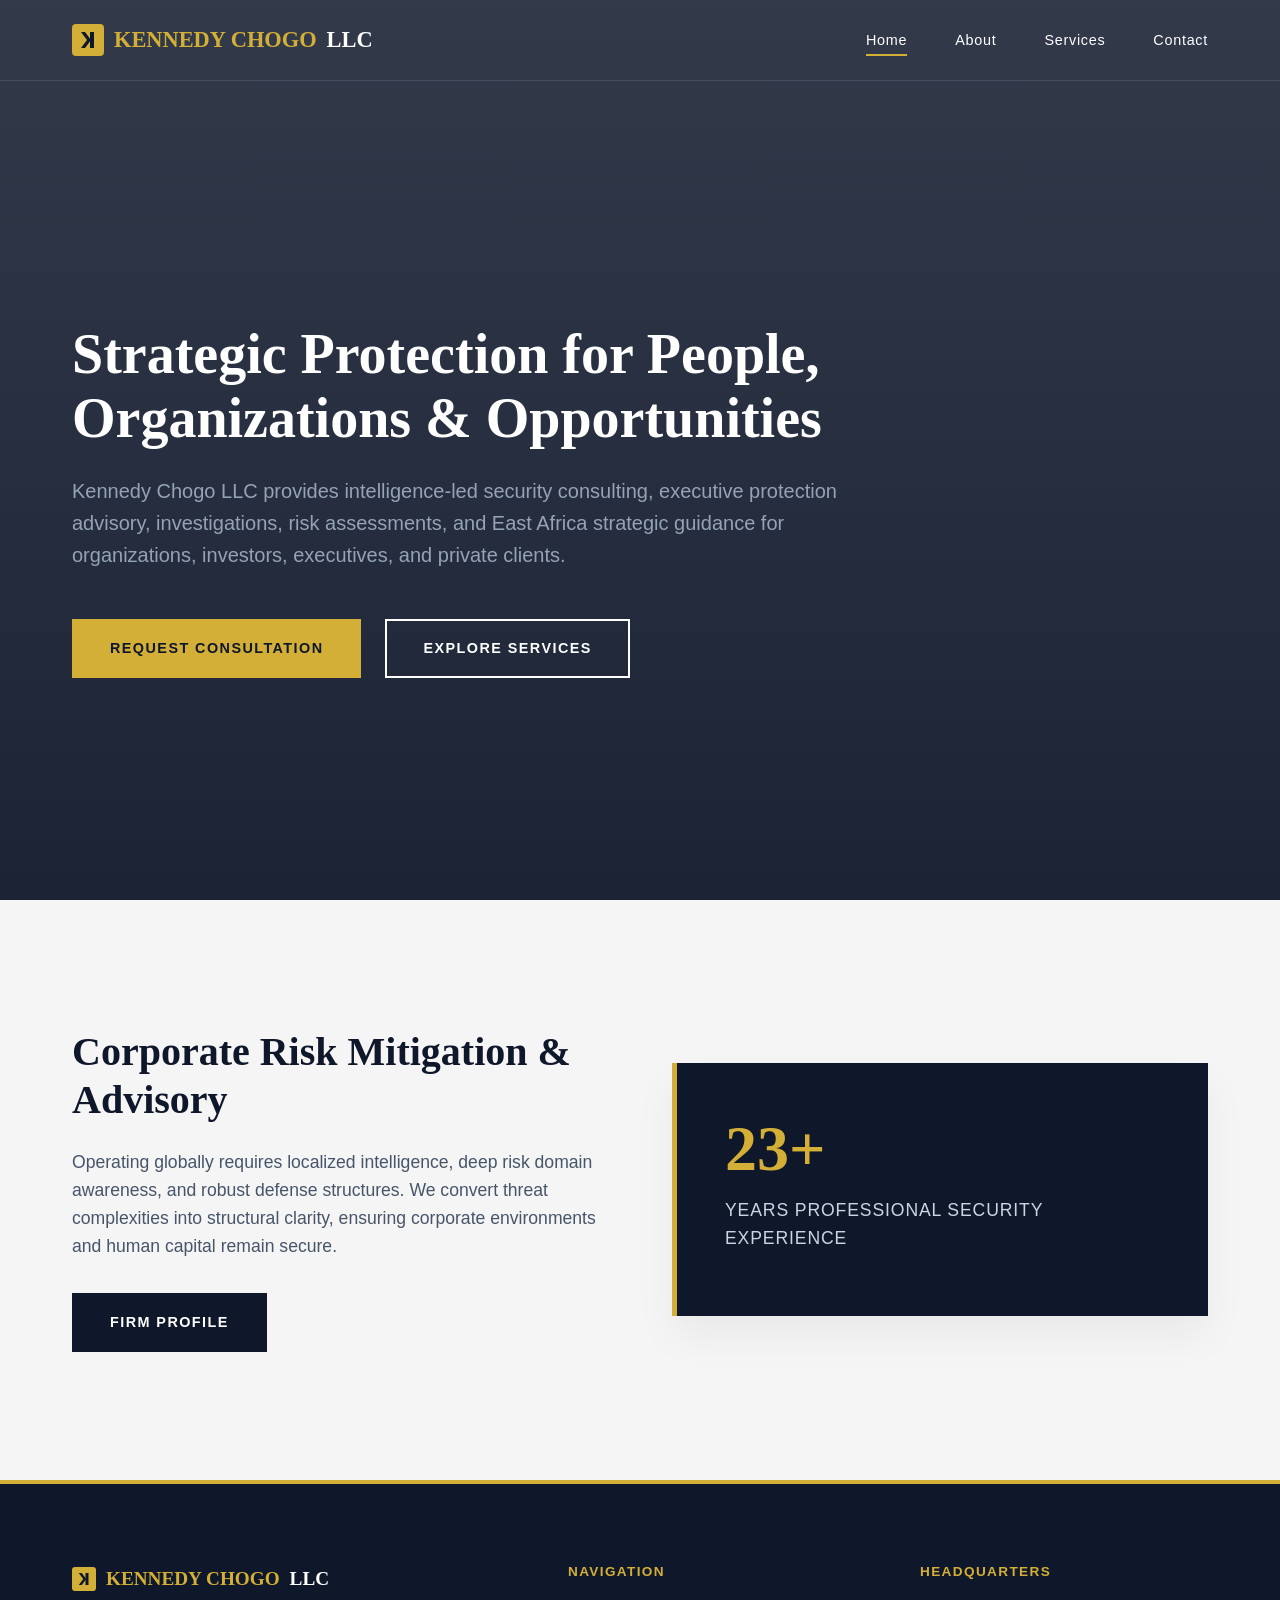
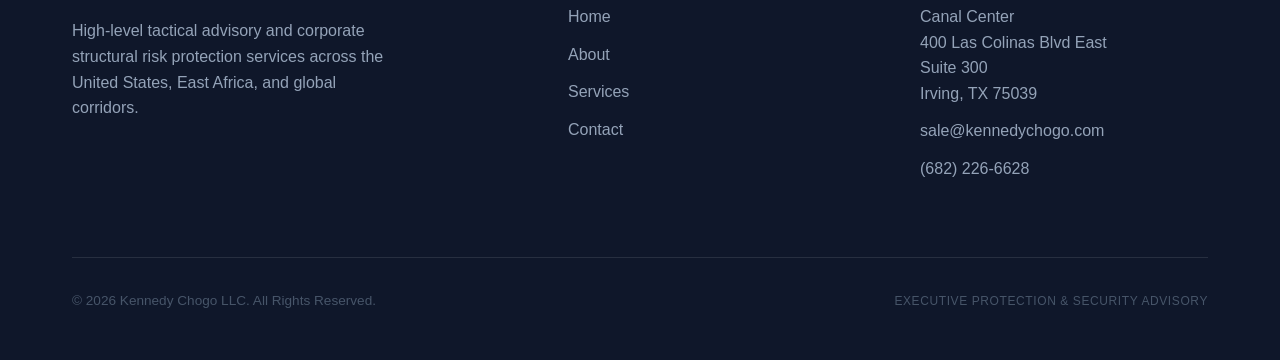
==== commit 2e9df495: "Add files via upload" ====
--- a/index.html
+++ b/index.html
@@ -1,283 +1,108 @@
 <!DOCTYPE html>
 <html lang="en">
 <head>
-<meta charset="UTF-8">
-<meta name="viewport" content="width=device-width, initial-scale=1.0">
-<title>Kennedy Chogo LLC | Strategic Protection</title>
-
-<link rel="stylesheet" href="styles.css">
+    <meta charset="UTF-8">
+    <meta name="viewport" content="width=device-width, initial-scale=1.0">
+    <meta name="description" content="Kennedy Chogo LLC provides premium, intelligence-led security consulting, executive protection advisory, investigations, and East Africa strategic guidance.">
+    <title>Strategic Advisory & Security Consulting | Kennedy Chogo LLC</title>
+    <link rel="stylesheet" href="style.css">
 </head>
-
 <body>
 
-<header>
-<div class="container">
-<nav class="navbar">
+    <!-- Sticky Navigation Interface -->
+    <header>
+        <div class="container nav-container">
+            <a href="index.html" class="logo" aria-label="Kennedy Chogo LLC Home">
+                <!-- Drop-in production image template configuration -->
+                <!-- <img src="logo.png" alt="Kennedy Chogo LLC Logo"> -->
+                <div class="logo-fallback">
+                    <svg width="32" height="32" viewBox="0 0 32 32" fill="none" xmlns="http://www.w3.org/2000/svg"><rect width="32" height="32" rx="4" fill="#d4af37"/><path d="M9 8H13L19 16L13 24H9L15 16L9 8Z" fill="#0f172a"/><path d="M18 8H22V24H18V8Z" fill="#0f172a"/></svg>
+                    <span>KENNEDY CHOGO</span> LLC
+                </div>
+            </a>
+            <button class="menu-toggle" id="menuToggle" aria-label="Toggle Navigation Menu">
+                <span></span>
+                <span></span>
+                <span></span>
+            </button>
+            <nav>
+                <ul class="nav-menu" id="navMenu">
+                    <li><a href="index.html" class="nav-link active">Home</a></li>
+                    <li><a href="about.html" class="nav-link">About</a></li>
+                    <li><a href="services.html" class="nav-link">Services</a></li>
+                    <li><a href="contact.html" class="nav-link">Contact</a></li>
+                </ul>
+            </nav>
+        </div>
+    </header>
 
-<a href="index.html" class="logo">
-KC<span>LLC</span>
-</a>
+    <!-- Professional Executive Hero Section -->
+    <section class="hero">
+        <div class="container">
+            <div class="hero-content reveal">
+                <h1>Strategic Protection for People, Organizations & Opportunities</h1>
+                <p>Kennedy Chogo LLC provides intelligence-led security consulting, executive protection advisory, investigations, risk assessments, and East Africa strategic guidance for organizations, investors, executives, and private clients.</p>
+                <div class="hero-buttons">
+                    <a href="contact.html" class="btn btn-primary">Request Consultation</a>
+                    <a href="services.html" class="btn btn-secondary">Explore Services</a>
+                </div>
+            </div>
+        </div>
+    </section>
 
-<ul class="nav-links">
-<li><a href="index.html">Home</a></li>
-<li><a href="about.html">About</a></li>
-<li><a href="services.html">Services</a></li>
-<li><a href="contact.html">Contact</a></li>
-</ul>
+    <!-- Core Focus Section Overview -->
+    <section class="section-padding" style="background-color: var(--bg-light);">
+        <div class="container">
+            <div class="about-grid">
+                <div class="reveal">
+                    <h2 style="font-size: 2.5rem; margin-bottom: 1.5rem;">Corporate Risk Mitigation & Advisory</h2>
+                    <p style="font-size: 1.1rem; margin-bottom: 2rem;">Operating globally requires localized intelligence, deep risk domain awareness, and robust defense structures. We convert threat complexities into structural clarity, ensuring corporate environments and human capital remain secure.</p>
+                    <a href="about.html" class="btn btn-primary" style="background-color: var(--primary); color: white;">Firm Profile</a>
+                </div>
+                <div class="experience-badge reveal">
+                    <h3>23+</h3>
+                    <p>Years Professional Security Experience</p>
+                </div>
+            </div>
+        </div>
+    </section>
 
-</nav>
-</div>
-</header>
+    <!-- Unified Dynamic Global Footer Architecture -->
+    <footer>
+        <div class="container">
+            <div class="footer-grid">
+                <div class="footer-brand">
+                    <div class="logo-fallback" style="font-size: 1.2rem;">
+                        <svg width="24" height="24" viewBox="0 0 32 32" fill="none" xmlns="http://www.w3.org/2000/svg"><rect width="32" height="32" rx="4" fill="#d4af37"/><path d="M9 8H13L19 16L13 24H9L15 16L9 8Z" fill="#0f172a"/><path d="M18 8H22V24H18V8Z" fill="#0f172a"/></svg>
+                        <span>KENNEDY CHOGO</span> LLC
+                    </div>
+                    <p>High-level tactical advisory and corporate structural risk protection services across the United States, East Africa, and global corridors.</p>
+                </div>
+                <div>
+                    <h4 class="footer-header">Navigation</h4>
+                    <ul class="footer-links">
+                        <li><a href="index.html">Home</a></li>
+                        <li><a href="about.html">About</a></li>
+                        <li><a href="services.html">Services</a></li>
+                        <li><a href="contact.html">Contact</a></li>
+                    </ul>
+                </div>
+                <div>
+                    <h4 class="footer-header">Headquarters</h4>
+                    <div class="footer-contact">
+                        <p>Canal Center<br>400 Las Colinas Blvd East<br>Suite 300<br>Irving, TX 75039</p>
+                        <a href="mailto:sale@kennedychogo.com">sale@kennedychogo.com</a>
+                        <a href="tel:6822266628">(682) 226-6628</a>
+                    </div>
+                </div>
+            </div>
+            <div class="footer-bottom">
+                <p>&copy; 2026 Kennedy Chogo LLC. All Rights Reserved.</p>
+                <p style="text-transform: uppercase; letter-spacing: 0.05em; font-size: 0.75rem; color: #475569;">Executive Protection & Security Advisory</p>
+            </div>
+        </div>
+    </footer>
 
-<section class="hero">
-
-<div class="container hero-content">
-
-<h1>
-Strategic Protection for People, Organizations & Opportunities
-</h1>
-
-<p>
-Kennedy Chogo LLC provides intelligence-led security consulting,
-executive protection advisory, investigations, risk assessments,
-and East Africa strategic guidance for organizations, investors,
-executives, and private clients.
-</p>
-
-<div class="hero-buttons">
-
-<a href="contact.html" class="btn btn-primary">
-Schedule Consultation
-</a>
-
-<a href="services.html" class="btn btn-outline">
-Explore Services
-</a>
-
-</div>
-
-</div>
-
-</section>
-
-<section>
-
-<div class="container">
-
-<div class="section-title">
-
-<h2>Who We Are</h2>
-
-<p>
-Security is not about reacting to problems.
-It is about identifying risk before it becomes a crisis.
-</p>
-
-</div>
-
-<div class="grid">
-
-<div class="card">
-<h3>Security Consulting</h3>
-<p>
-Comprehensive security reviews, operational assessments,
-vulnerability analysis, and strategic recommendations
-for organizations seeking stronger protection.
-</p>
-</div>
-
-<div class="card">
-<h3>Executive Protection Advisory</h3>
-<p>
-Protective intelligence, travel security planning,
-executive risk assessments, and advisory services
-for leaders and high-profile individuals.
-</p>
-</div>
-
-<div class="card">
-<h3>Investigations & Intelligence</h3>
-<p>
-Research, due diligence, threat assessments,
-background inquiries, and intelligence support
-for informed decision making.
-</p>
-</div>
-
-</div>
-
-</div>
-
-</section>
-
-<section class="dark">
-
-<div class="container">
-
-<div class="section-title">
-
-<h2>Why Clients Choose Us</h2>
-
-<p>
-Professional security guidance built on experience,
-planning, discretion, and strategic thinking.
-</p>
-
-</div>
-
-<div class="grid">
-
-<div class="card">
-
-<h3>Practical Experience</h3>
-
-<p>
-Real-world security, intelligence, and protective
-operations experience supporting client objectives.
-</p>
-
-</div>
-
-<div class="card">
-
-<h3>Discretion</h3>
-
-<p>
-Confidentiality, professionalism, and trust remain
-central to every client engagement.
-</p>
-
-</div>
-
-<div class="card">
-
-<h3>Regional Insight</h3>
-
-<p>
-Supporting organizations operating within
-the United States, Kenya, and East Africa.
-</p>
-
-</div>
-
-</div>
-
-</div>
-
-</section>
-
-<section>
-
-<div class="container">
-
-<div class="section-title">
-
-<h2>Industries We Support</h2>
-
-<p>
-Helping organizations operate with confidence
-in increasingly complex environments.
-</p>
-
-</div>
-
-<div class="grid">
-
-<div class="card">
-<h3>Corporate Organizations</h3>
-<p>
-Security strategy, risk management,
-and operational resilience planning.
-</p>
-</div>
-
-<div class="card">
-<h3>Investors & Family Offices</h3>
-<p>
-Risk intelligence and regional advisory
-for informed investment decisions.
-</p>
-</div>
-
-<div class="card">
-<h3>NGOs & International Organizations</h3>
-<p>
-Personnel safety, operational planning,
-and regional support services.
-</p>
-</div>
-
-<div class="card">
-<h3>Private Clients</h3>
-<p>
-Travel security, executive protection advisory,
-and personal risk management.
-</p>
-</div>
-
-</div>
-
-</div>
-
-</section>
-
-<section class="dark">
-
-<div class="container">
-
-<div class="section-title">
-
-<h2>Request a Consultation</h2>
-
-<p>
-Every security challenge begins with understanding risk.
-Speak with our team to discuss your objectives.
-</p>
-
-</div>
-
-<div style="text-align:center;">
-
-<a href="contact.html" class="btn btn-primary">
-Request Consultation
-</a>
-
-</div>
-
-</div>
-
-</section>
-
-<footer>
-
-<div class="container">
-
-<h3>
-Kennedy Chogo <span>LLC</span>
-</h3>
-
-<p>
-Strategic Protection • Security Consulting • Executive Protection •
-Investigations • Risk Management • East Africa Advisory
-</p>
-
-<br>
-
-<p>
-Dallas–Fort Worth, Texas, USA | Nairobi, Kenya
-</p>
-
-<br>
-
-<p>
-© 2026 Kennedy Chogo LLC. All Rights Reserved.
-</p>
-
-</div>
-
-</footer>
-
-<script src="script.js"></script>
-
+    <script src="script.js"></script>
 </body>
 </html>
--- a/style.css
+++ b/style.css
@@ -0,0 +1,598 @@
+/* ==========================================================================
+   KENNEDY CHOGO LLC - PREMIUM STYLING SPECIFICATION (CSS3)
+   ========================================================================== */
+
+:root {
+    --primary: #0f172a;       /* Deep Luxury Navy */
+    --accent: #d4af37;        /* Premium Gold */
+    --accent-hover: #bda030;  /* Darker Gold for interactive states */
+    --text-dark: #1e293b;     /* High-contrast body text */
+    --text-light: #ffffff;    /* Pure White */
+    --bg-light: #f5f5f5;      /* Crisp Light Gray background */
+    --bg-card: #ffffff;       /* Clean Card white */
+    --border: #e2e8f0;        /* Subtle divider borders */
+    --font-serif: 'Playfair Display', Georgia, serif;
+    --font-sans: 'Inter', -apple-system, BlinkMacSystemFont, 'Segoe UI', Roboto, sans-serif;
+    --transition: all 0.3s cubic-bezier(0.4, 0, 0.2, 1);
+}
+
+/* Reset & Core Base Styling */
+* {
+    box-sizing: border-box;
+    margin: 0;
+    padding: 0;
+}
+
+html {
+    scroll-behavior: smooth;
+    font-size: 16px;
+}
+
+body {
+    font-family: var(--font-sans);
+    color: var(--text-dark);
+    background-color: var(--text-light);
+    line-height: 1.6;
+    overflow-x: hidden;
+    -webkit-font-smoothing: antialiased;
+}
+
+/* Typography */
+h1, h2, h3, h4 {
+    font-family: var(--font-serif);
+    font-weight: 700;
+    line-height: 1.2;
+    color: var(--primary);
+}
+
+p {
+    margin-bottom: 1rem;
+    color: #475569;
+}
+
+a {
+    text-decoration: none;
+    color: inherit;
+    transition: var(--transition);
+}
+
+/* Reusable Components & Layout Utility */
+.container {
+    width: 100%;
+    max-width: 1200px;
+    margin: 0 auto;
+    padding: 0 2rem;
+}
+
+.section-padding {
+    padding: 8rem 0;
+}
+
+.btn {
+    display: inline-block;
+    padding: 1rem 2.25rem;
+    font-family: var(--font-sans);
+    font-size: 0.9rem;
+    font-weight: 600;
+    text-transform: uppercase;
+    letter-spacing: 0.1em;
+    border: 2px solid transparent;
+    cursor: pointer;
+    transition: var(--transition);
+}
+
+.btn-primary {
+    background-color: var(--accent);
+    color: var(--primary);
+}
+
+.btn-primary:hover {
+    background-color: var(--accent-hover);
+    transform: translateY(-2px);
+}
+
+.btn-secondary {
+    background-color: transparent;
+    border-color: var(--text-light);
+    color: var(--text-light);
+}
+
+.btn-secondary:hover {
+    background-color: var(--text-light);
+    color: var(--primary);
+    transform: translateY(-2px);
+}
+
+/* Header & Navigation Bar */
+header {
+    position: fixed;
+    top: 0;
+    left: 0;
+    width: 100%;
+    z-index: 1000;
+    background-color: transparent;
+    transition: var(--transition);
+    border-bottom: 1px solid rgba(255, 255, 255, 0.1);
+}
+
+header.scrolled {
+    background-color: var(--primary);
+    box-shadow: 0 4px 20px rgba(0, 0, 0, 0.15);
+    border-bottom: 1px solid rgba(212, 175, 55, 0.2);
+    padding: 0.5rem 0;
+}
+
+.nav-container {
+    display: flex;
+    justify-content: space-between;
+    align-items: center;
+    height: 80px;
+}
+
+.logo {
+    display: flex;
+    align-items: center;
+}
+
+.logo img {
+    height: 50px;
+    width: auto;
+}
+
+.logo-fallback {
+    display: flex;
+    align-items: center;
+    gap: 10px;
+    font-family: var(--font-serif);
+    font-size: 1.4rem;
+    color: var(--text-light);
+    font-weight: bold;
+}
+
+.logo-fallback span {
+    color: var(--accent);
+}
+
+header.scrolled .logo-fallback {
+    color: var(--text-light);
+}
+
+.nav-menu {
+    display: flex;
+    gap: 3rem;
+    list-style: none;
+}
+
+.nav-link {
+    color: var(--text-light);
+    font-size: 0.9rem;
+    font-weight: 500;
+    letter-spacing: 0.05em;
+    position: relative;
+    padding: 0.5rem 0;
+}
+
+.nav-link::after {
+    content: '';
+    position: absolute;
+    bottom: 0;
+    left: 0;
+    width: 0;
+    height: 2px;
+    background-color: var(--accent);
+    transition: var(--transition);
+}
+
+.nav-link:hover::after,
+.nav-link.active::after {
+    width: 100%;
+}
+
+/* Mobile Menu Toggle */
+.menu-toggle {
+    display: none;
+    flex-direction: column;
+    gap: 6px;
+    cursor: pointer;
+    background: none;
+    border: none;
+    padding: 0.5rem;
+}
+
+.menu-toggle span {
+    display: block;
+    width: 25px;
+    height: 2px;
+    background-color: var(--text-light);
+    transition: var(--transition);
+}
+
+/* Hero Banner Section */
+.hero {
+    position: relative;
+    min-height: 100vh;
+    display: flex;
+    align-items: center;
+    background: linear-gradient(rgba(15, 23, 42, 0.85), rgba(15, 23, 42, 0.95)), 
+                url('https://images.unsplash.com/photo-1519501025264-65ba15a82390?auto=format&fit=crop&w=1920&q=80') no-repeat center center/cover;
+    color: var(--text-light);
+    padding-top: 100px;
+}
+
+.hero-content {
+    max-width: 800px;
+}
+
+.hero h1 {
+    font-size: 3.5rem;
+    color: var(--text-light);
+    margin-bottom: 1.5rem;
+    line-height: 1.15;
+}
+
+.hero p {
+    font-size: 1.25rem;
+    color: #94a3b8;
+    margin-bottom: 3rem;
+    line-height: 1.6;
+}
+
+.hero-buttons {
+    display: flex;
+    gap: 1.5rem;
+}
+
+/* Interior Pages Banner */
+.page-banner {
+    background: linear-gradient(rgba(15, 23, 42, 0.9), rgba(15, 23, 42, 0.95)),
+                url('https://images.unsplash.com/photo-1486406146926-c627a92ad1ab?auto=format&fit=crop&w=1920&q=80') no-repeat center center/cover;
+    padding: 12rem 0 6rem 0;
+    color: var(--text-light);
+    border-bottom: 3px solid var(--accent);
+}
+
+.page-banner h1 {
+    color: var(--text-light);
+    font-size: 3rem;
+}
+
+/* About Grid Layout & Showcase */
+.about-grid {
+    display: grid;
+    grid-template-columns: 1fr 1fr;
+    gap: 4rem;
+    align-items: center;
+}
+
+.experience-badge {
+    background-color: var(--primary);
+    border-left: 5px solid var(--accent);
+    padding: 3rem;
+    color: var(--text-light);
+    box-shadow: 0 20px 40px rgba(0,0,0,0.05);
+}
+
+.experience-badge h3 {
+    font-size: 4rem;
+    color: var(--accent);
+    margin-bottom: 0.5rem;
+}
+
+.experience-badge p {
+    color: #cbd5e1;
+    font-size: 1.1rem;
+    letter-spacing: 0.05em;
+    text-transform: uppercase;
+}
+
+/* Services Dynamic Cards Architecture */
+.section-header {
+    text-align: center;
+    max-width: 700px;
+    margin: 0 auto 5rem auto;
+}
+
+.section-header h2 {
+    font-size: 2.5rem;
+    position: relative;
+    padding-bottom: 1.5rem;
+}
+
+.section-header h2::after {
+    content: '';
+    position: absolute;
+    bottom: 0;
+    left: 50%;
+    transform: translateX(-50%);
+    width: 60px;
+    height: 3px;
+    background-color: var(--accent);
+}
+
+.services-grid {
+    display: grid;
+    grid-template-columns: repeat(3, 1fr);
+    gap: 2.5rem;
+}
+
+.service-card {
+    background-color: var(--bg-card);
+    border: 1px solid var(--border);
+    padding: 3rem 2.5rem;
+    transition: var(--transition);
+    position: relative;
+    display: flex;
+    flex-direction: column;
+}
+
+.service-card::before {
+    content: '';
+    position: absolute;
+    top: 0;
+    left: 0;
+    width: 100%;
+    height: 4px;
+    background-color: var(--accent);
+    transform: scaleX(0);
+    transform-origin: left;
+    transition: var(--transition);
+}
+
+.service-card:hover {
+    transform: translateY(-5px);
+    box-shadow: 0 15px 35px rgba(15, 23, 42, 0.08);
+    border-color: transparent;
+}
+
+.service-card:hover::before {
+    transform: scaleX(1);
+}
+
+.service-icon {
+    color: var(--accent);
+    margin-bottom: 1.5rem;
+}
+
+.service-card h3 {
+    font-size: 1.4rem;
+    margin-bottom: 1.5rem;
+}
+
+.service-features {
+    list-style: none;
+    margin-top: auto;
+    padding-top: 1.5rem;
+    border-top: 1px solid var(--bg-light);
+}
+
+.service-features li {
+    font-size: 0.95rem;
+    color: #475569;
+    margin-bottom: 0.5rem;
+    position: relative;
+    padding-left: 1.25rem;
+}
+
+.service-features li::before {
+    content: "■";
+    position: absolute;
+    left: 0;
+    color: var(--accent);
+    font-size: 0.7rem;
+    top: 2px;
+}
+
+/* Interactive Contact Framework */
+.contact-layout {
+    display: grid;
+    grid-template-columns: 1fr 1.5fr;
+    gap: 5rem;
+}
+
+.contact-details {
+    background-color: var(--primary);
+    color: var(--text-light);
+    padding: 4rem;
+    border-top: 4px solid var(--accent);
+}
+
+.contact-details h3 {
+    color: var(--text-light);
+    font-size: 1.8rem;
+    margin-bottom: 2.5rem;
+}
+
+.info-block {
+    margin-bottom: 2.5rem;
+}
+
+.info-block h4 {
+    font-family: var(--font-sans);
+    font-size: 0.8rem;
+    text-transform: uppercase;
+    color: var(--accent);
+    letter-spacing: 0.1em;
+    margin-bottom: 0.5rem;
+}
+
+.info-block p, .info-block a {
+    color: #cbd5e1;
+    font-size: 1.1rem;
+}
+
+.info-block a:hover {
+    color: var(--accent);
+}
+
+/* Executive Contact Forms */
+.contact-form-container {
+    background-color: var(--bg-light);
+    padding: 4rem;
+}
+
+.form-grid {
+    display: grid;
+    grid-template-columns: 1fr 1fr;
+    gap: 2rem;
+    margin-bottom: 2rem;
+}
+
+.form-group {
+    display: flex;
+    flex-direction: column;
+}
+
+.form-group-full {
+    grid-column: span 2;
+}
+
+.form-group label {
+    font-size: 0.85rem;
+    font-weight: 600;
+    text-transform: uppercase;
+    letter-spacing: 0.05em;
+    margin-bottom: 0.5rem;
+    color: var(--primary);
+}
+
+.form-group input, 
+.form-group select, 
+.form-group textarea {
+    padding: 1rem;
+    border: 1px solid #cbd5e1;
+    background-color: var(--text-light);
+    font-family: var(--font-sans);
+    font-size: 1rem;
+    transition: var(--transition);
+}
+
+.form-group input:focus, 
+.form-group select:focus, 
+.form-group textarea:focus {
+    outline: none;
+    border-color: var(--accent);
+    box-shadow: 0 0 0 3px rgba(212, 175, 55, 0.1);
+}
+
+/* Structured Global Footer */
+footer {
+    background-color: var(--primary);
+    color: var(--text-light);
+    padding: 5rem 0 2rem 0;
+    border-top: 4px solid var(--accent);
+}
+
+.footer-grid {
+    display: grid;
+    grid-template-columns: 1.5fr 1fr 1fr;
+    gap: 4rem;
+    padding-bottom: 4rem;
+    border-bottom: 1px solid rgba(255,255,255,0.1);
+}
+
+.footer-brand p {
+    color: #94a3b8;
+    margin-top: 1.5rem;
+    max-width: 320px;
+}
+
+.footer-header {
+    font-family: var(--font-sans);
+    font-size: 0.85rem;
+    text-transform: uppercase;
+    letter-spacing: 0.1em;
+    color: var(--accent);
+    margin-bottom: 1.5rem;
+}
+
+.footer-links {
+    list-style: none;
+}
+
+.footer-links li {
+    margin-bottom: 0.75rem;
+}
+
+.footer-links a {
+    color: #94a3b8;
+}
+
+.footer-links a:hover {
+    color: var(--accent);
+    padding-left: 5px;
+}
+
+.footer-contact p, .footer-contact a {
+    color: #94a3b8;
+    margin-bottom: 0.75rem;
+    display: block;
+}
+
+.footer-contact a:hover {
+    color: var(--accent);
+}
+
+.footer-bottom {
+    padding-top: 2rem;
+    display: flex;
+    justify-content: space-between;
+    align-items: center;
+    font-size: 0.85rem;
+    color: #64748b;
+}
+
+/* Optimization for Native Scroll Animations */
+.reveal {
+    opacity: 0;
+    transform: translateY(30px);
+    transition: opacity 0.8s ease, transform 0.8s ease;
+}
+
+.reveal.visible {
+    opacity: 1;
+    transform: translateY(0);
+}
+
+/* Responsive Adaptive Viewports (Desktop, Tablet, Phone) */
+@media (max-width: 1024px) {
+    .services-grid {
+        grid-template-columns: repeat(2, 1fr);
+    }
+    .contact-layout {
+        grid-template-columns: 1fr;
+        gap: 3rem;
+    }
+}
+
+@media (max-width: 768px) {
+    html { font-size: 14px; }
+    .nav-container { height: 70px; }
+    .menu-toggle { display: flex; }
+    
+    .nav-menu {
+        position: fixed;
+        top: 70px;
+        left: -100%;
+        width: 100%;
+        height: calc(100vh - 70px);
+        background-color: var(--primary);
+        flex-direction: column;
+        align-items: center;
+        padding-top: 4rem;
+        gap: 2.5rem;
+        transition: var(--transition);
+        border-top: 1px solid rgba(255,255,255,0.1);
+    }
+    
+    .nav-menu.active { left: 0; }
+    .hero h1 { font-size: 2.8rem; }
+    .about-grid { grid-template-columns: 1fr; gap: 3rem; }
+    .services-grid { grid-template-columns: 1fr; }
+    .form-grid { grid-template-columns: 1fr; }
+    .form-group-full { grid-column: span 1; }
+    .footer-grid { grid-template-columns: 1fr; gap: 3rem; }
+    
+    .menu-toggle.active span:nth-child(1) { transform: rotate(45deg) translate(5px, 6px); }
+    .menu-toggle.active span:nth-child(2) { opacity: 0; }
+    .menu-toggle.active span:nth-child(3) { transform: rotate(-45deg) translate(5px, -6px); }
+}
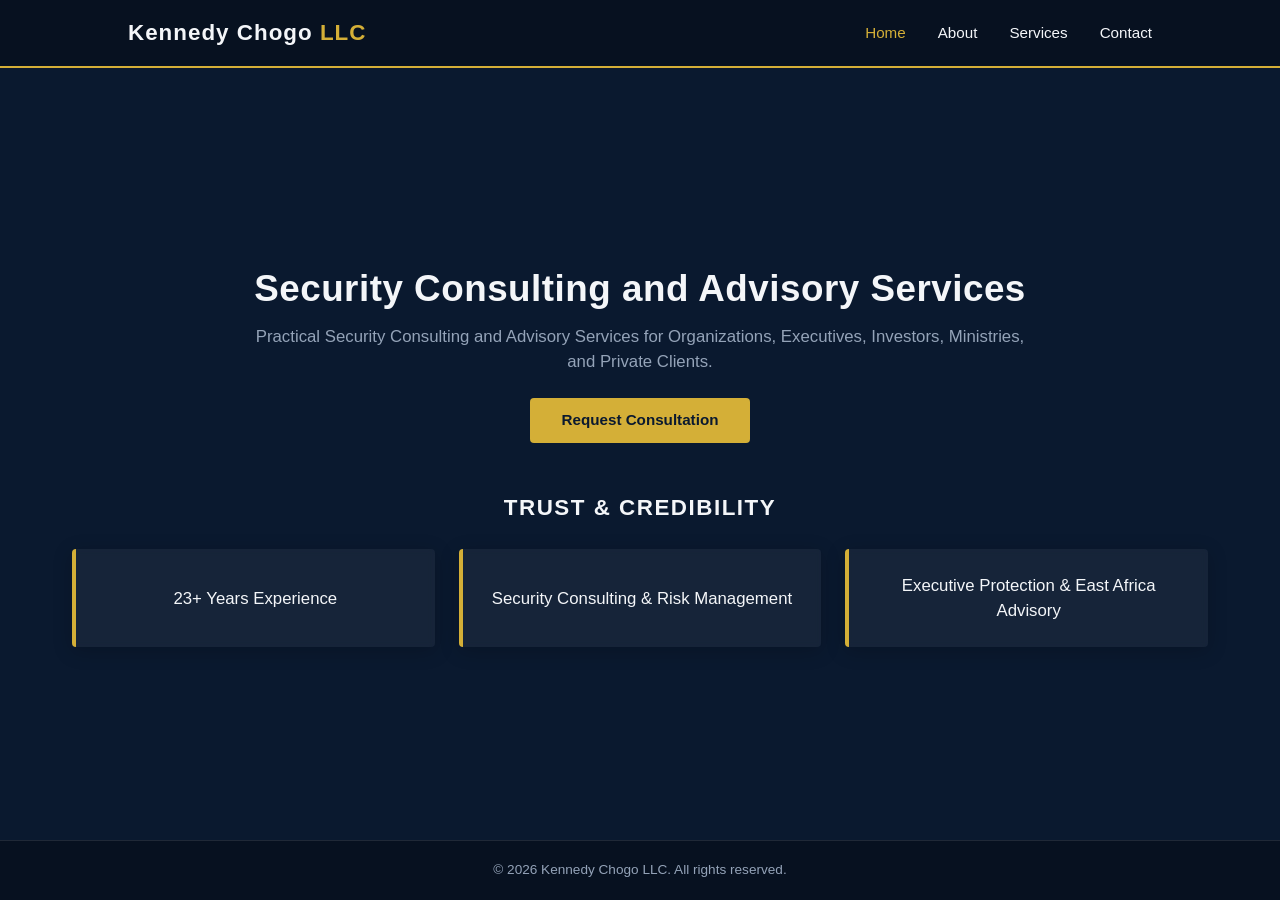
==== commit 50182a2d: "Add files via upload" ====
--- a/index.html
+++ b/index.html
@@ -3,106 +3,230 @@
 <head>
     <meta charset="UTF-8">
     <meta name="viewport" content="width=device-width, initial-scale=1.0">
-    <meta name="description" content="Kennedy Chogo LLC provides premium, intelligence-led security consulting, executive protection advisory, investigations, and East Africa strategic guidance.">
-    <title>Strategic Advisory & Security Consulting | Kennedy Chogo LLC</title>
-    <link rel="stylesheet" href="style.css">
+    <title>Kennedy Chogo LLC | Security Consulting & Advisory Services</title>
+    <style>
+        :root {
+            --primary-blue: #0A192F;
+            --accent-gold: #D4AF37;
+            --text-light: #F4F6F9;
+            --text-muted: #94A3B8;
+            --card-bg: rgba(255, 255, 255, 0.05);
+        }
+
+        * {
+            box-sizing: border-box;
+            margin: 0;
+            padding: 0;
+            font-family: 'Segoe UI', Tahoma, Geneva, Verdana, sans-serif;
+        }
+
+        body {
+            background-color: var(--primary-blue);
+            color: var(--text-light);
+            line-height: 1.5;
+            display: flex;
+            flex-direction: column;
+            min-height: 100vh;
+            position: relative;
+        }
+
+        /* Compact Navigation Bar */
+        nav {
+            background-color: #071120;
+            padding: 1rem 10%;
+            display: flex;
+            justify-content: space-between;
+            align-items: center;
+            border-bottom: 2px solid var(--accent-gold);
+            position: relative;
+            z-index: 10;
+        }
+
+        .logo {
+            color: var(--text-light);
+            font-size: 1.4rem;
+            font-weight: 700;
+            letter-spacing: 1px;
+        }
+
+        .logo span {
+            color: var(--accent-gold);
+        }
+
+        .nav-links {
+            list-style: none;
+            display: flex;
+            gap: 2rem;
+        }
+
+        .nav-links a {
+            color: var(--text-light);
+            text-decoration: none;
+            font-size: 0.95rem;
+            font-weight: 500;
+            transition: color 0.3s;
+        }
+
+        .nav-links a:hover, .nav-links a.active {
+            color: var(--accent-gold);
+        }
+
+        /* Main Compact Content Grid */
+        main {
+            flex: 1;
+            display: flex;
+            flex-direction: column;
+            justify-content: center;
+            max-width: 1200px;
+            margin: 0 auto;
+            padding: 2rem;
+            width: 100%;
+            position: relative;
+            z-index: 5;
+        }
+
+        /* Hero Section Header */
+        .hero-section {
+            text-align: center;
+            margin-bottom: 2rem;
+        }
+
+        .hero-section h1 {
+            font-size: 2.3rem;
+            font-weight: 700;
+            margin-bottom: 0.5rem;
+            letter-spacing: 0.5px;
+        }
+
+        .hero-section p {
+            color: var(--text-muted);
+            font-size: 1.05rem;
+            max-width: 800px;
+            margin: 0 auto 1.5rem;
+        }
+
+        .cta-btn {
+            display: inline-block;
+            background-color: var(--accent-gold);
+            color: var(--primary-blue);
+            padding: 0.7rem 2rem;
+            font-weight: 600;
+            text-decoration: none;
+            border-radius: 4px;
+            transition: background-color 0.3s, transform 0.2s;
+            font-size: 0.95rem;
+        }
+
+        .cta-btn:hover {
+            background-color: #F39C12;
+            transform: translateY(-1px);
+        }
+
+        /* Condensed Grid Section */
+        .credibility-section {
+            margin-top: 1rem;
+        }
+
+        .credibility-section h2 {
+            text-align: center;
+            font-size: 1.4rem;
+            text-transform: uppercase;
+            letter-spacing: 1.5px;
+            margin-bottom: 1.5rem;
+            color: var(--text-light);
+        }
+
+        .grid {
+            display: grid;
+            grid-template-columns: repeat(3, 1fr);
+            gap: 1.5rem;
+        }
+
+        .card {
+            background-color: var(--card-bg);
+            border-left: 4px solid var(--accent-gold);
+            padding: 1.5rem;
+            border-radius: 4px;
+            text-align: center;
+            display: flex;
+            align-items: center;
+            justify-content: center;
+            font-size: 1.05rem;
+            font-weight: 500;
+            min-height: 90px;
+            box-shadow: 0 4px 20px rgba(0, 0, 0, 0.2);
+            backdrop-filter: blur(3px);
+        }
+
+        /* Minimal Footer */
+        footer {
+            background-color: #071120;
+            text-align: center;
+            padding: 1.2rem;
+            border-top: 1px solid rgba(255, 255, 255, 0.1);
+            font-size: 0.85rem;
+            color: var(--text-muted);
+            position: relative;
+            z-index: 10;
+        }
+
+        /* Responsive adjustments */
+        @media (max-width: 768px) {
+            .nav-links {
+                display: none;
+            }
+            .grid {
+                grid-template-columns: 1fr;
+                gap: 1rem;
+            }
+            .hero-section h1 {
+                font-size: 1.8rem;
+            }
+            main {
+                padding: 1.5rem 1rem;
+            }
+            .card {
+                min-height: auto;
+                padding: 1.2rem;
+            }
+        }
+    </style>
 </head>
 <body>
 
-    <!-- Sticky Navigation Interface -->
-    <header>
-        <div class="container nav-container">
-            <a href="index.html" class="logo" aria-label="Kennedy Chogo LLC Home">
-                <!-- Drop-in production image template configuration -->
-                <!-- <img src="logo.png" alt="Kennedy Chogo LLC Logo"> -->
-                <div class="logo-fallback">
-                    <svg width="32" height="32" viewBox="0 0 32 32" fill="none" xmlns="http://www.w3.org/2000/svg"><rect width="32" height="32" rx="4" fill="#d4af37"/><path d="M9 8H13L19 16L13 24H9L15 16L9 8Z" fill="#0f172a"/><path d="M18 8H22V24H18V8Z" fill="#0f172a"/></svg>
-                    <span>KENNEDY CHOGO</span> LLC
-                </div>
-            </a>
-            <button class="menu-toggle" id="menuToggle" aria-label="Toggle Navigation Menu">
-                <span></span>
-                <span></span>
-                <span></span>
-            </button>
-            <nav>
-                <ul class="nav-menu" id="navMenu">
-                    <li><a href="index.html" class="nav-link active">Home</a></li>
-                    <li><a href="about.html" class="nav-link">About</a></li>
-                    <li><a href="services.html" class="nav-link">Services</a></li>
-                    <li><a href="contact.html" class="nav-link">Contact</a></li>
-                </ul>
-            </nav>
-        </div>
-    </header>
-
-    <!-- Professional Executive Hero Section -->
-    <section class="hero">
-        <div class="container">
-            <div class="hero-content reveal">
-                <h1>Strategic Protection for People, Organizations & Opportunities</h1>
-                <p>Kennedy Chogo LLC provides intelligence-led security consulting, executive protection advisory, investigations, risk assessments, and East Africa strategic guidance for organizations, investors, executives, and private clients.</p>
-                <div class="hero-buttons">
-                    <a href="contact.html" class="btn btn-primary">Request Consultation</a>
-                    <a href="services.html" class="btn btn-secondary">Explore Services</a>
-                </div>
+    <!-- Header Navigation -->
+    <nav>
+        <div class="logo">Kennedy Chogo <span>LLC</span></div>
+        <ul class="nav-links">
+            <li><a href="index.html" class="active">Home</a></li>
+            <li><a href="about.html">About</a></li>
+            <li><a href="services.html">Services</a></li>
+            <li><a href="contact.html">Contact</a></li>
+        </ul>
+    </nav>
+
+    <!-- Main Content Layout -->
+    <main>
+        <section class="hero-section">
+            <h1>Security Consulting and Advisory Services</h1>
+            <p>Practical Security Consulting and Advisory Services for Organizations, Executives, Investors, Ministries, and Private Clients.</p>
+            <a href="contact.html" class="cta-btn">Request Consultation</a>
+        </section>
+
+        <section class="credibility-section">
+            <h2>Trust & Credibility</h2>
+            <div class="grid">
+                <div class="card">23+ Years Experience</div>
+                <div class="card">Security Consulting & Risk Management</div>
+                <div class="card">Executive Protection & East Africa Advisory</div>
             </div>
-        </div>
-    </section>
-
-    <!-- Core Focus Section Overview -->
-    <section class="section-padding" style="background-color: var(--bg-light);">
-        <div class="container">
-            <div class="about-grid">
-                <div class="reveal">
-                    <h2 style="font-size: 2.5rem; margin-bottom: 1.5rem;">Corporate Risk Mitigation & Advisory</h2>
-                    <p style="font-size: 1.1rem; margin-bottom: 2rem;">Operating globally requires localized intelligence, deep risk domain awareness, and robust defense structures. We convert threat complexities into structural clarity, ensuring corporate environments and human capital remain secure.</p>
-                    <a href="about.html" class="btn btn-primary" style="background-color: var(--primary); color: white;">Firm Profile</a>
-                </div>
-                <div class="experience-badge reveal">
-                    <h3>23+</h3>
-                    <p>Years Professional Security Experience</p>
-                </div>
-            </div>
-        </div>
-    </section>
-
-    <!-- Unified Dynamic Global Footer Architecture -->
+        </section>
+    </main>
+
+    <!-- Footer -->
     <footer>
-        <div class="container">
-            <div class="footer-grid">
-                <div class="footer-brand">
-                    <div class="logo-fallback" style="font-size: 1.2rem;">
-                        <svg width="24" height="24" viewBox="0 0 32 32" fill="none" xmlns="http://www.w3.org/2000/svg"><rect width="32" height="32" rx="4" fill="#d4af37"/><path d="M9 8H13L19 16L13 24H9L15 16L9 8Z" fill="#0f172a"/><path d="M18 8H22V24H18V8Z" fill="#0f172a"/></svg>
-                        <span>KENNEDY CHOGO</span> LLC
-                    </div>
-                    <p>High-level tactical advisory and corporate structural risk protection services across the United States, East Africa, and global corridors.</p>
-                </div>
-                <div>
-                    <h4 class="footer-header">Navigation</h4>
-                    <ul class="footer-links">
-                        <li><a href="index.html">Home</a></li>
-                        <li><a href="about.html">About</a></li>
-                        <li><a href="services.html">Services</a></li>
-                        <li><a href="contact.html">Contact</a></li>
-                    </ul>
-                </div>
-                <div>
-                    <h4 class="footer-header">Headquarters</h4>
-                    <div class="footer-contact">
-                        <p>Canal Center<br>400 Las Colinas Blvd East<br>Suite 300<br>Irving, TX 75039</p>
-                        <a href="mailto:sale@kennedychogo.com">sale@kennedychogo.com</a>
-                        <a href="tel:6822266628">(682) 226-6628</a>
-                    </div>
-                </div>
-            </div>
-            <div class="footer-bottom">
-                <p>&copy; 2026 Kennedy Chogo LLC. All Rights Reserved.</p>
-                <p style="text-transform: uppercase; letter-spacing: 0.05em; font-size: 0.75rem; color: #475569;">Executive Protection & Security Advisory</p>
-            </div>
-        </div>
+        <p>&copy; 2026 Kennedy Chogo LLC. All rights reserved.</p>
     </footer>
 
-    <script src="script.js"></script>
 </body>
 </html>
